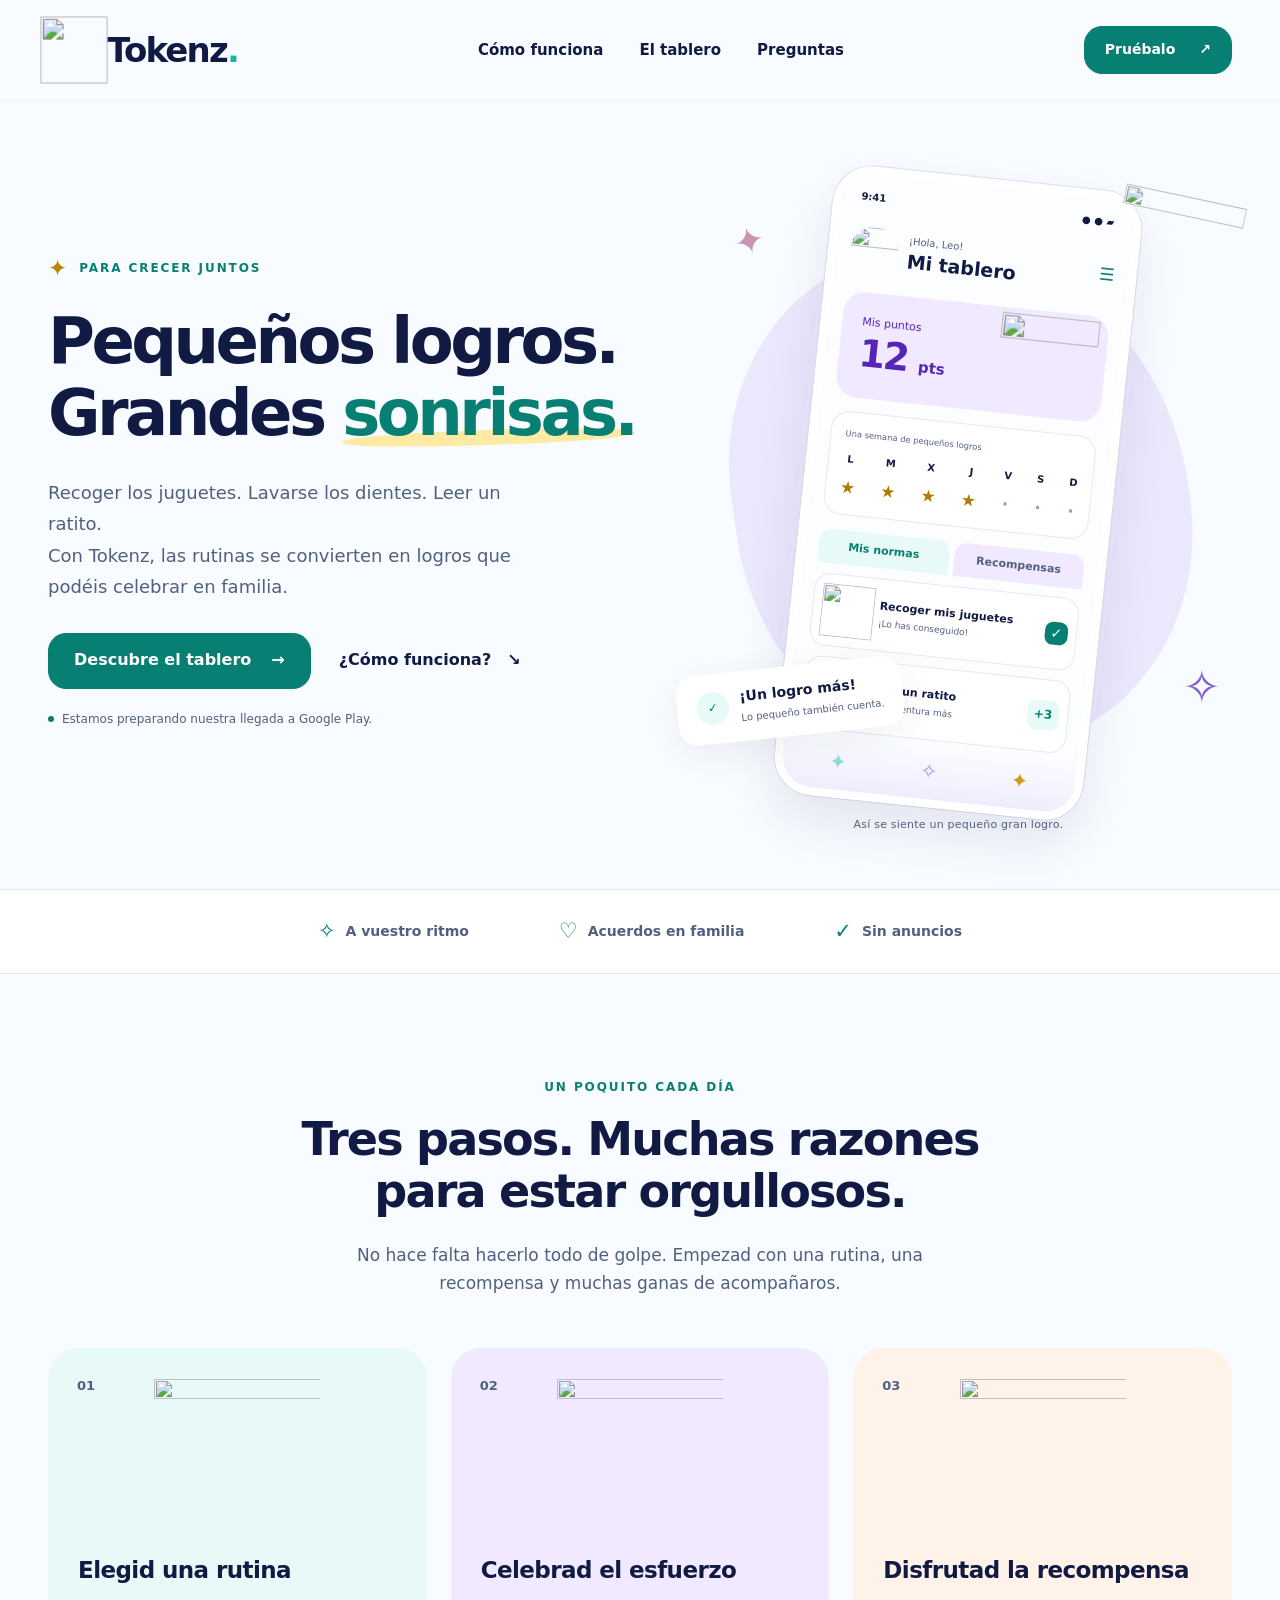
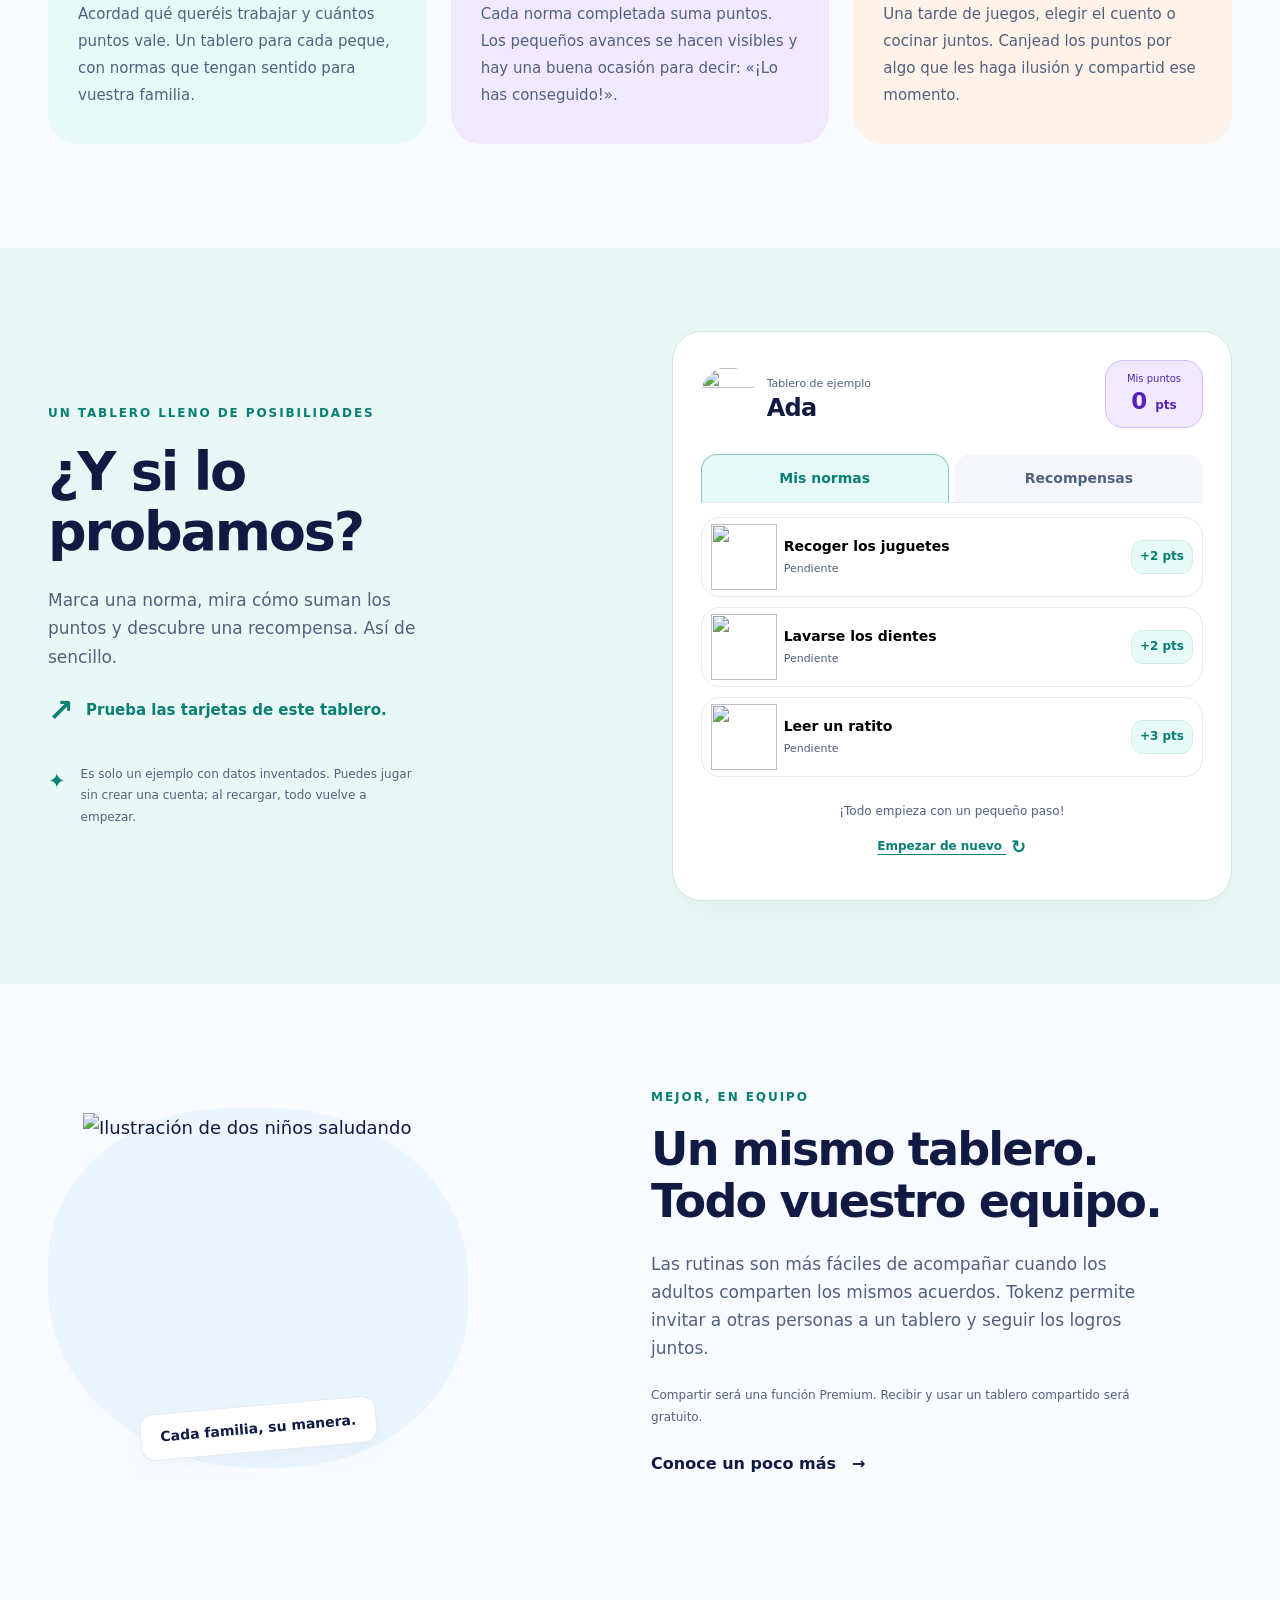
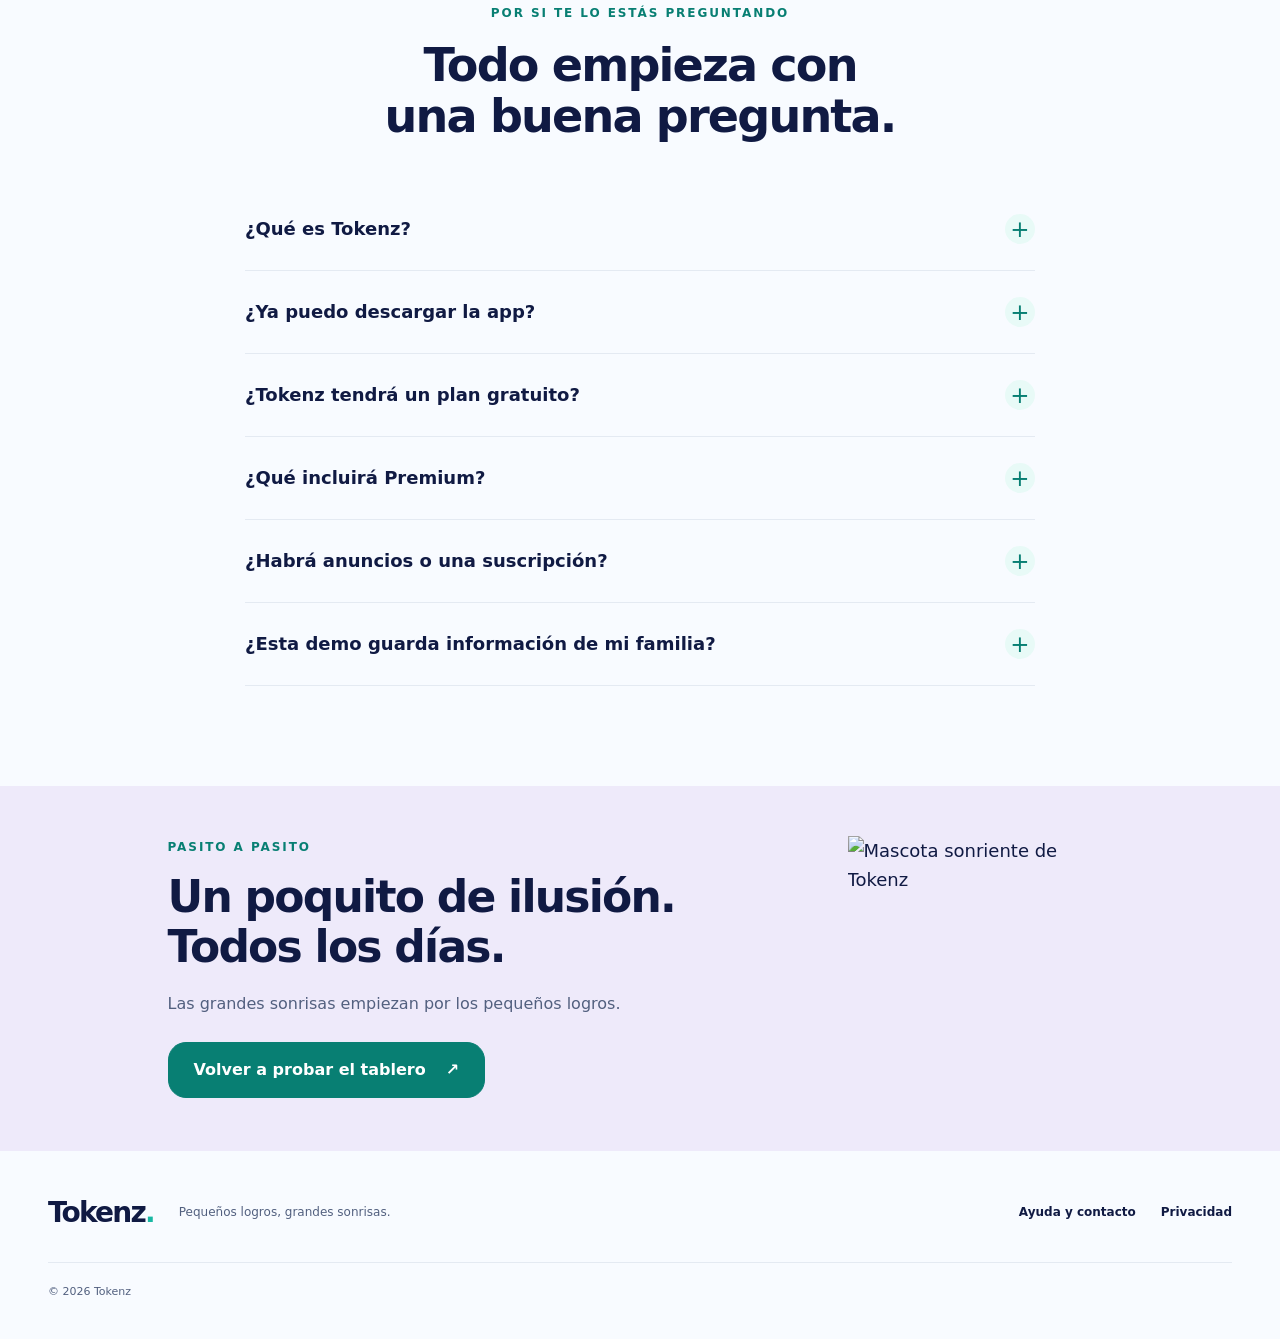
==== index.html @ b9ffcf3f "Verify responsive layout, touch targets and browser flows" ====
<!doctype html>
<html lang="es">
<head>
  <meta charset="utf-8">
  <meta name="viewport" content="width=device-width, initial-scale=1">
  <meta name="description" content="Tokenz convierte las rutinas en pequeños logros: normas, puntos y recompensas que podéis acordar en familia. Conoce la app y prueba su tablero de ejemplo.">
  <meta name="theme-color" content="#F8FBFF">
  <meta property="og:title" content="Tokenz · Pequeños logros, grandes sonrisas">
  <meta property="og:description" content="Un poquito de ilusión para las rutinas de cada día. Descubre Tokenz y prueba un tablero de ejemplo.">
  <meta property="og:type" content="website">
  <meta property="og:url" content="https://carloscaceres86.github.io/">
  <meta property="og:image" content="https://carloscaceres86.github.io/assets/mascot.png">
  <link rel="canonical" href="https://carloscaceres86.github.io/">
  <link rel="icon" type="image/png" href="assets/star.png">
  <link rel="preload" href="assets/fonts/nunito-extrabold.ttf" as="font" type="font/ttf" crossorigin>
  <link rel="stylesheet" href="styles.css">
  <script type="module" src="app.js"></script>
  <title>Tokenz · Pequeños logros, grandes sonrisas</title>
</head>
<body>
  <a class="skip-link" href="#contenido">Saltar al contenido</a>
  <header class="site-header">
    <div class="container header-inner">
      <a class="brand" href="./" aria-label="Tokenz, inicio"><img src="assets/mascot.png" width="52" height="52" alt=""><span>Tokenz<span class="brand-dot">.</span></span></a>
      <nav aria-label="Navegación principal"><a href="#como-funciona">Cómo funciona</a><a href="#demo">El tablero</a><a href="#preguntas">Preguntas</a></nav>
      <a class="action action-small" href="#demo">Pruébalo <span aria-hidden="true">↗</span></a>
    </div>
  </header>
  <main id="contenido">
    <section class="hero container" aria-labelledby="hero-title">
      <div class="hero-copy">
        <p class="eyebrow"><span class="little-star" aria-hidden="true">✦</span> PARA CRECER JUNTOS</p>
        <h1 id="hero-title">Pequeños logros.<br>Grandes <span class="underline-word">sonrisas.</span></h1>
        <p class="hero-description">Recoger los juguetes. Lavarse los dientes. Leer un ratito.<br class="desktop-break"> Con Tokenz, las rutinas se convierten en logros que podéis celebrar en familia.</p>
        <div class="hero-actions"><a class="action" href="#demo">Descubre el tablero <span aria-hidden="true">→</span></a><a class="text-action" href="#como-funciona">¿Cómo funciona? <span aria-hidden="true">↘</span></a></div>
        <p class="availability"><span aria-hidden="true"></span> Estamos preparando nuestra llegada a Google Play.</p>
      </div>
      <div class="hero-art" role="img" aria-label="Vista ilustrativa de un tablero Tokenz: Leo tiene 12 puntos y ha completado recoger sus juguetes.">
        <div class="hero-backdrop" aria-hidden="true"><div class="hero-blob"></div></div><span class="art-spark spark-one" aria-hidden="true">✦</span><span class="art-spark spark-two" aria-hidden="true">✧</span>
        <div class="phone-preview" aria-hidden="true">
          <div class="phone-top"><span>9:41</span><span>● ● ▰</span></div>
          <div class="preview-heading"><img src="assets/avatar-leo.png" width="48" height="48" alt=""><div><small>¡Hola, Leo!</small><strong>Mi tablero</strong></div><span class="preview-menu">☰</span></div>
          <div class="preview-balance"><div><span>Mis puntos</span><strong>12 <small>pts</small></strong></div><img src="assets/mascot.png" width="86" height="86" alt=""></div>
          <div class="preview-week"><small>Una semana de pequeños logros</small><div class="week-days"><span>L<b>★</b></span><span>M<b>★</b></span><span>X<b>★</b></span><span>J<b>★</b></span><span>V<b>·</b></span><span>S<b>·</b></span><span>D<b>·</b></span></div></div>
          <div class="preview-tabs"><span>Mis normas</span><span>Recompensas</span></div>
          <div class="preview-task"><img src="assets/chores.png" width="62" height="62" alt=""><div><strong>Recoger mis juguetes</strong><small>¡Lo has conseguido!</small></div><span class="preview-check">✓</span></div>
          <div class="preview-task"><img src="assets/reading.png" width="62" height="62" alt=""><div><strong>Leer un ratito</strong><small>Una aventura más</small></div><span class="preview-points">+3</span></div>
          <div class="preview-clouds"><span>✦</span><span>✧</span><span>✦</span></div>
        </div>
        <div class="floating-note note-achievement"><span class="note-icon" aria-hidden="true">✓</span><div><strong>¡Un logro más!</strong><span>Lo pequeño también cuenta.</span></div></div>
        <img class="floating-star" src="assets/star.png" width="160" height="160" alt="" aria-hidden="true">
        <span class="art-caption">Así se siente un pequeño gran logro.</span>
      </div>
    </section>

    <div class="promise-strip"><div class="container"><span><span aria-hidden="true">✧</span> A vuestro ritmo</span><span><span aria-hidden="true">♡</span> Acuerdos en familia</span><span><span aria-hidden="true">✓</span> Sin anuncios</span></div></div>

    <section class="section container" id="como-funciona" aria-labelledby="steps-title">
      <div class="section-intro"><p class="eyebrow">UN POQUITO CADA DÍA</p><h2 id="steps-title">Tres pasos. Muchas razones<br>para estar orgullosos.</h2><p>No hace falta hacerlo todo de golpe. Empezad con una rutina, una recompensa y muchas ganas de acompañaros.</p></div>
      <div class="steps-grid">
        <article class="step-card step-mint"><span class="step-number">01</span><img src="assets/chores.png" width="180" height="180" alt="" loading="lazy"><h3>Elegid una rutina</h3><p>Acordad qué queréis trabajar y cuántos puntos vale. Un tablero para cada peque, con normas que tengan sentido para vuestra familia.</p></article>
        <article class="step-card step-lavender"><span class="step-number">02</span><img src="assets/star.png" width="180" height="180" alt="" loading="lazy"><h3>Celebrad el esfuerzo</h3><p>Cada norma completada suma puntos. Los pequeños avances se hacen visibles y hay una buena ocasión para decir: «¡Lo has conseguido!».</p></article>
        <article class="step-card step-peach"><span class="step-number">03</span><img src="assets/pizza.png" width="180" height="180" alt="" loading="lazy"><h3>Disfrutad la recompensa</h3><p>Una tarde de juegos, elegir el cuento o cocinar juntos. Canjead los puntos por algo que les haga ilusión y compartid ese momento.</p></article>
      </div>
    </section>

    <section class="demo-section" id="demo" aria-labelledby="demo-title">
      <div class="container demo-layout">
        <div class="demo-copy"><p class="eyebrow">UN TABLERO LLENO DE POSIBILIDADES</p><h2 id="demo-title">¿Y si lo<br>probamos?</h2><p>Marca una norma, mira cómo suman los puntos y descubre una recompensa. Así de sencillo.</p><p class="demo-instruction"><span aria-hidden="true">↗</span> Prueba las tarjetas de este tablero.</p><div class="demo-note"><span aria-hidden="true">✦</span><p>Es solo un ejemplo con datos inventados. Puedes jugar sin crear una cuenta; al recargar, todo vuelve a empezar.</p></div></div>
        <div class="demo-board" aria-label="Tablero de demostración">
          <div class="demo-heading"><div class="demo-person"><img src="assets/avatar.png" width="54" height="54" alt=""><div><small>Tablero de ejemplo</small><h3>Ada</h3></div></div><div class="points-badge"><small>Mis puntos</small><strong><span id="demo-balance">0</span> <span>pts</span></strong></div></div>
          <div class="demo-tabs" role="tablist" aria-label="Categorías del tablero"><button type="button" role="tab" id="norms-tab" aria-selected="true" aria-controls="norms-panel" tabindex="0">Mis normas</button><button type="button" role="tab" id="rewards-tab" aria-selected="false" aria-controls="rewards-panel" tabindex="-1">Recompensas</button></div>
          <div role="tabpanel" id="norms-panel" aria-labelledby="norms-tab">
            <button type="button" class="norm-button" data-norm="chores" aria-pressed="false"><img src="assets/chores.png" width="72" height="72" alt=""><span class="norm-copy"><strong>Recoger los juguetes</strong><small>Pendiente</small></span><span class="norm-value">+2 pts</span></button>
            <button type="button" class="norm-button" data-norm="teeth" aria-pressed="false"><img src="assets/teeth.png" width="72" height="72" alt=""><span class="norm-copy"><strong>Lavarse los dientes</strong><small>Pendiente</small></span><span class="norm-value">+2 pts</span></button>
            <button type="button" class="norm-button" data-norm="reading" aria-pressed="false"><img src="assets/reading.png" width="72" height="72" alt=""><span class="norm-copy"><strong>Leer un ratito</strong><small>Pendiente</small></span><span class="norm-value">+3 pts</span></button>
          </div>
          <div role="tabpanel" id="rewards-panel" aria-labelledby="rewards-tab" hidden><button type="button" class="reward-button" id="reward-open"><img src="assets/pizza.png" width="112" height="112" alt=""><span><strong>Noche de pizza en familia</strong><small id="reward-status">Te faltan 5 puntos</small></span><b>5 pts</b></button></div>
          <div class="demo-bottom"><p id="demo-message" role="status" aria-live="polite">¡Todo empieza con un pequeño paso!</p><button type="button" class="reset-button" id="demo-reset">Empezar de nuevo <span aria-hidden="true">↻</span></button></div>
          <noscript><p class="noscript-note">Activa JavaScript para jugar con este ejemplo. El resto de la web funciona sin él.</p></noscript>
        </div>
      </div>
    </section>

    <section class="section container family-section" aria-labelledby="family-title"><div class="family-art"><img src="assets/family.png" width="380" height="380" alt="Ilustración de dos niños saludando" loading="lazy"><span class="family-tag">Cada familia, su manera.</span></div><div><p class="eyebrow">MEJOR, EN EQUIPO</p><h2 id="family-title">Un mismo tablero.<br>Todo vuestro equipo.</h2><p>Las rutinas son más fáciles de acompañar cuando los adultos comparten los mismos acuerdos. Tokenz permite invitar a otras personas a un tablero y seguir los logros juntos.</p><p class="small-copy">Compartir será una función Premium. Recibir y usar un tablero compartido será gratuito.</p><a class="text-action" href="#preguntas">Conoce un poco más <span aria-hidden="true">→</span></a></div></section>

    <section class="faq-section container" id="preguntas" aria-labelledby="faq-title"><div class="section-intro"><p class="eyebrow">POR SI TE LO ESTÁS PREGUNTANDO</p><h2 id="faq-title">Todo empieza con<br>una buena pregunta.</h2></div><div class="faq-list">
      <details><summary>¿Qué es Tokenz?<span aria-hidden="true">+</span></summary><p>Una app móvil de economía de fichas para familias: los adultos configuran normas, puntos y recompensas para acompañar las rutinas de sus hijos. Podéis elegir acuerdos sencillos y adaptarlos a vuestro día a día.</p></details>
      <details><summary>¿Ya puedo descargar la app?<span aria-hidden="true">+</span></summary><p>Todavía estamos preparando el lanzamiento en Google Play. Cuando esté disponible, añadiremos aquí el enlace oficial. Mientras tanto, puedes probar el tablero de ejemplo de esta web.</p></details>
      <details><summary>¿Tokenz tendrá un plan gratuito?<span aria-hidden="true">+</span></summary><p>Sí. El plan Free incluirá hasta 2 hijos, 1 recordatorio por cuenta y dispositivo, y 5 normas y 5 recompensas por hijo. También podrás recibir y usar tableros compartidos. El resto de las funciones no reservadas a Premium será gratuito.</p></details>
      <details><summary>¿Qué incluirá Premium?<span aria-hidden="true">+</span></summary><p>La licencia de pago único prevista ampliará los límites a 5 hijos, 5 recordatorios por cuenta y dispositivo, y 20 normas y 20 recompensas por hijo. Permitirá compartir cada tablero con hasta 5 invitados, además del propietario. El precio de lanzamiento previsto en España es 4,99 €; la app mostrará el precio de Google Play para tu región cuando se publique.</p></details>
      <details><summary>¿Habrá anuncios o una suscripción?<span aria-hidden="true">+</span></summary><p>El lanzamiento está previsto sin anuncios y sin suscripción. Premium será una licencia de pago único, vinculada a la cuenta Tokenz y sin caducidad.</p></details>
      <details><summary>¿Esta demo guarda información de mi familia?<span aria-hidden="true">+</span></summary><p>No. El tablero de esta web usa datos ficticios y funciona en la memoria de tu navegador. No hay registro, formularios ni conexión a una cuenta Tokenz. Al recargar la página, el ejemplo se reinicia. Puedes consultar más detalles en <a href="privacy/">Privacidad de esta web</a>.</p></details>
    </div></section>

    <section class="closing-section"><div class="container closing-inner"><div><p class="eyebrow">PASITO A PASITO</p><h2>Un poquito de ilusión.<br>Todos los días.</h2><p>Las grandes sonrisas empiezan por los pequeños logros.</p><a class="action" href="#demo">Volver a probar el tablero <span aria-hidden="true">↗</span></a></div><img src="assets/mascot.png" width="280" height="280" alt="Mascota sonriente de Tokenz" loading="lazy"></div></section>
  </main>
  <footer class="site-footer container"><a class="brand" href="./" aria-label="Tokenz, inicio"><span>Tokenz<span class="brand-dot">.</span></span></a><p>Pequeños logros, grandes sonrisas.</p><nav aria-label="Información"><a href="help/">Ayuda y contacto</a><a href="privacy/">Privacidad</a></nav><small>© 2026 Tokenz</small></footer>
  <dialog id="reward-dialog" aria-labelledby="reward-dialog-title" aria-describedby="reward-dialog-description"><div class="dialog-content"><img src="assets/pizza.png" width="136" height="136" alt=""><h2 id="reward-dialog-title">¿Canjeamos esta recompensa?</h2><p id="reward-dialog-description">Se descontarán 5 puntos del tablero de ejemplo.</p><div class="dialog-actions"><button type="button" class="action" id="reward-confirm">¡A disfrutar!</button><button type="button" class="secondary-action" id="reward-cancel">Volver al tablero</button></div></div></dialog>
</body>
</html>
---- styles.css ----
@font-face {
  font-family:Nunito;
  src:url('assets/fonts/nunito-regular.ttf') format('truetype');
  font-weight:400;
  font-style:normal;
  font-display:swap
}

@font-face {
  font-family:Nunito;
  src:url('assets/fonts/nunito-bold.ttf') format('truetype');
  font-weight:700;
  font-style:normal;
  font-display:swap
}

@font-face {
  font-family:Nunito;
  src:url('assets/fonts/nunito-extrabold.ttf') format('truetype');
  font-weight:800;
  font-style:normal;
  font-display:swap
}

:root {
  --navy:#101a43;
  --secondary:#52607f;
  --teal:#19b8a3;
  --teal-dark:#087f73;
  --mint:#e8faf7;
  --lavender:#f1e9ff;
  --purple:#5425b7;
  --yellow:#ffc928;
  --background:#f8fbff;
  --border:#e4eaf2;
  --white:#fff;
  --peach:#fff2e9
}

* {
  box-sizing:border-box
}

html {
  scroll-behavior:smooth;
  scroll-padding-top:104px
}

body {
  margin:0;
  color:var(--navy);
  background:var(--background);
  font-family:Nunito,ui-rounded,system-ui,sans-serif;
  font-size:18px;
  line-height:1.65
}

button,a {
  -webkit-tap-highlight-color:transparent
}

button {
  font:inherit
}

button:disabled {
  cursor:default
}

a {
  color:inherit;
  text-decoration:none
}

a:hover {
  text-decoration:none
}

a:focus-visible,button:focus-visible,summary:focus-visible {
  outline:3px solid var(--purple);
  outline-offset:5px
}

img {
  display:block;
  max-width:100%;
  height:auto
}

h1,h2,h3,p {
  margin:0
}

h1,h2,h3 {
  font-weight:800;
  line-height:1.12;
  letter-spacing:-.04em
}

h1 {
  font-size:clamp(44px,5vw,72px)
}

h2 {
  font-size:clamp(34px,3.6vw,49px)
}

h3 {
  font-size:25px
}

p {
  color:var(--secondary)
}

[hidden] {
  display:none!important
}

.container {
  width:min(1184px,calc(100% - 64px));
  margin-inline:auto
}

.skip-link {
  position:fixed;
  z-index:20;
  top:8px;
  left:8px;
  padding:12px 20px;
  background:var(--white);
  transform:translateY(-180%);
  border:2px solid var(--purple);
  border-radius:12px
}

.skip-link:focus {
  transform:none
}

.eyebrow {
  font-size:12px;
  font-weight:800;
  letter-spacing:.16em;
  color:var(--teal-dark);
  line-height:1.5
}

.site-header {
  position:sticky;
  top:0;
  z-index:10;
  background:rgba(248,251,255,.96);
  border-bottom:1px solid rgba(228,234,242,.6)
}

.header-inner {
  min-height:100px;
  display:flex;
  align-items:center;
  justify-content:space-between;
  gap:24px
}

.brand {
  display:inline-flex;
  gap:7px;
  align-items:center;
  font-size:34px;
  font-weight:800;
  letter-spacing:-1.8px;
  line-height:1
}

.brand img {
  width:52px;
  height:52px;
  object-fit:contain;
  transform:scale(1.3)
}

.brand-dot {
  color:var(--teal)
}

.header-inner nav {
  display:flex;
  gap:36px;
  align-items:center;
  font-size:15px;
  font-weight:700
}

.header-inner nav a {
  display:inline-flex;
  align-items:center;
  min-height:48px;
  padding-block:13px
}

.header-inner nav a:hover,.site-footer a:hover {
  color:var(--teal-dark)
}

.action {
  display:inline-flex;
  align-items:center;
  justify-content:center;
  gap:20px;
  min-height:56px;
  padding:14px 25px;
  background:var(--teal-dark);
  color:var(--white);
  border:1px solid var(--teal-dark);
  border-radius:18px;
  font-weight:800;
  font-size:16px;
  line-height:1.4;
  cursor:pointer;
  transition:background .15s,transform .15s
}

.action:hover {
  background:#06695f;
  transform:translateY(-2px)
}

.action-small {
  min-height:48px;
  padding:12px 20px;
  font-size:14px;
  gap:24px
}

.text-action {
  display:inline-flex;
  gap:16px;
  align-items:center;
  min-height:48px;
  font-size:16px;
  font-weight:800;
  color:var(--navy)
}

.text-action:hover {
  color:var(--teal-dark)
}

.hero {
  display:grid;
  grid-template-columns:1.12fr 1fr;
  align-items:center;
  gap:24px;
  padding-top:76px;
  padding-bottom:80px;
  min-height:712px
}

.hero-copy {
  position:relative;
  z-index:1
}

.hero .eyebrow {
  display:flex;
  gap:10px;
  align-items:center;
  margin-bottom:25px
}

.little-star {
  color:#b88705;
  font-size:23px;
  line-height:1
}

.hero h1 {
  line-height:1.13;
  letter-spacing:-.055em
}

.underline-word {
  position:relative;
  color:var(--teal-dark);
  z-index:0;
  white-space:nowrap
}

.underline-word::after {
  content:'';
  position:absolute;
  bottom:5px;
  left:0;
  width:100%;
  height:15px;
  border-radius:45% 50%;
  background:#ffeaa4;
  z-index:-1;
  transform:rotate(-2deg)
}

.hero-description {
  font-size:18px;
  max-width:500px;
  margin-top:27px;
  line-height:1.75
}

.hero-actions {
  display:flex;
  align-items:center;
  gap:28px;
  flex-wrap:wrap;
  margin-top:30px
}

.availability {
  display:flex;
  align-items:center;
  gap:8px;
  font-size:12px;
  margin-top:21px;
  color:var(--secondary)
}

.availability>span {
  width:6px;
  height:6px;
  background:var(--teal-dark);
  border-radius:50%;
  flex:none
}

.hero-art {
  position:relative;
  min-height:566px;
  display:grid;
  place-items:center
}

.hero-backdrop {
  position:absolute;
  inset:0;
  overflow:clip;
}

.hero-blob {
  position:absolute;
  width:83%;
  height:80%;
  background:#eae8fd;
  border-radius:43% 53% 44% 49%;
  transform:rotate(-8deg);
  top:11%;
  left:9%
}

.phone-preview {
  width:310px;
  background:#fbfdff;
  border:8px solid var(--white);
  border-radius:39px;
  box-shadow:0 25px 50px #3033641a,0 0 0 1px #dce2f0;
  transform:rotate(6deg);
  position:relative;
  overflow:hidden;
  padding:15px 14px 0
}

.phone-top {
  display:flex;
  justify-content:space-between;
  font-weight:800;
  font-size:10px;
  margin:0 6px 20px
}

.preview-heading {
  display:flex;
  align-items:center;
  gap:10px
}

.preview-heading img {
  border-radius:50%
}

.preview-heading div {
  display:grid;
  gap:1px
}

.preview-heading small {
  font-size:10px;
  color:var(--secondary)
}

.preview-heading strong {
  font-size:19px;
  font-weight:800;
  line-height:1.25
}

.preview-menu {
  margin-left:auto;
  color:var(--teal-dark);
  font-size:17px
}

.preview-balance {
  background:var(--lavender);
  border-radius:21px;
  padding:15px 20px;
  display:flex;
  align-items:center;
  justify-content:space-between;
  margin-top:18px
}

.preview-balance>div {
  display:grid
}

.preview-balance span {
  font-size:11px;
  color:var(--purple)
}

.preview-balance strong {
  font-size:38px;
  line-height:1.2;
  color:var(--purple);
  letter-spacing:-2px
}

.preview-balance strong small {
  font-size:15px;
  letter-spacing:0
}

.preview-balance img {
  width:76px;
  transform:scale(1.3)
}

.preview-week {
  border:1px solid var(--border);
  border-radius:18px;
  background:var(--white);
  padding:13px 14px;
  margin-top:14px;
  font-size:10px
}

.preview-week>small {
  color:var(--secondary)
}

.week-days {
  display:flex;
  justify-content:space-between;
  margin-top:10px
}

.week-days span {
  display:grid;
  text-align:center;
  gap:5px;
  font-weight:700
}

.week-days b {
  color:#af7b00;
  font-size:17px
}

.week-days span:nth-child(n+5) b {
  color:#98a0b6
}

.preview-tabs {
  display:flex;
  gap:5px;
  font-size:11px;
  font-weight:800;
  margin-top:15px
}

.preview-tabs>span {
  padding:8px 12px;
  border-radius:12px 12px 0 0;
  background:var(--lavender);
  color:var(--secondary);
  flex:1;
  text-align:center
}

.preview-tabs>span:first-child {
  background:var(--mint);
  color:var(--teal-dark)
}

.preview-task {
  display:flex;
  align-items:center;
  gap:5px;
  padding:9px 8px;
  background:var(--white);
  border:1px solid var(--border);
  border-radius:16px;
  margin-top:10px
}

.preview-task img {
  width:53px;
  height:53px;
  flex:none
}

.preview-task>div {
  display:grid;
  gap:2px
}

.preview-task strong {
  font-size:11px;
  line-height:1.5
}

.preview-task small {
  font-size:9px;
  color:var(--secondary)
}

.preview-check {
  background:var(--teal-dark);
  color:#fff;
  width:23px;
  height:23px;
  border-radius:8px;
  text-align:center;
  font-size:14px;
  margin-left:auto;
  line-height:23px
}

.preview-points {
  font-size:12px;
  font-weight:800;
  background:var(--mint);
  color:var(--teal-dark);
  border-radius:9px;
  padding:5px 7px;
  margin-left:auto
}

.preview-clouds {
  display:flex;
  justify-content:space-around;
  font-size:21px;
  background:linear-gradient(transparent,#efedfd);
  margin:4px -14px 0;
  padding:10px 10px 11px
}

.preview-clouds span:first-child {
  color:#8cded6
}

.preview-clouds span:nth-child(2) {
  color:#bd92e8
}

.preview-clouds span:last-child {
  color:#d29b1a
}

.floating-note {
  position:absolute;
  display:flex;
  gap:11px;
  align-items:center;
  background:#fff;
  border-radius:19px;
  padding:14px 19px;
  box-shadow:0 10px 35px #31354d12;
  left:-8px;
  bottom:74px;
  transform:rotate(-6deg);
  font-size:12px
}

.floating-note>div {
  display:grid;
  gap:2px
}

.floating-note strong {
  font-weight:800;
  font-size:14px
}

.floating-note div>span {
  color:var(--secondary);
  font-size:10px
}

.note-icon {
  background:var(--mint);
  color:var(--teal-dark);
  font-weight:800;
  width:33px;
  height:33px;
  border-radius:50%;
  display:grid;
  place-items:center
}

.floating-star {
  position:absolute;
  right:-4px;
  top:17px;
  width:123px;
  transform:rotate(12deg)
}

.art-spark {
  position:absolute;
  z-index:1
}

.spark-one {
  left:9%;
  top:34px;
  color:#cb93b3;
  font-size:37px;
  transform:rotate(-15deg)
}

.spark-two {
  right:2%;
  bottom:83px;
  font-size:46px;
  color:#8461c9
}

.art-caption {
  position:absolute;
  bottom:-25px;
  font-size:11px;
  letter-spacing:.02em;
  color:var(--secondary)
}

.promise-strip {
  background:var(--white);
  border-block:1px solid var(--border)
}

.promise-strip>.container {
  display:flex;
  justify-content:center;
  gap:90px;
  padding-block:24px;
  font-size:14px;
  font-weight:700;
  color:var(--secondary)
}

.promise-strip span {
  display:flex;
  gap:10px;
  align-items:center
}

.promise-strip span>span {
  color:var(--teal-dark);
  font-size:21px
}

.section {
  padding-block:104px
}

.section-intro {
  text-align:center;
  max-width:680px;
  margin:0 auto
}

.section-intro .eyebrow {
  margin-bottom:18px
}

.section-intro>p:last-child:not(.eyebrow) {
  font-size:17px;
  margin:24px auto 0;
  max-width:570px
}

.steps-grid {
  display:grid;
  grid-template-columns:repeat(3,1fr);
  gap:24px;
  margin-top:51px
}

.step-card {
  position:relative;
  border-radius:30px;
  padding:30px 30px 35px
}

.step-mint {
  background:var(--mint)
}

.step-lavender {
  background:var(--lavender)
}

.step-peach {
  background:var(--peach)
}

.step-number {
  position:absolute;
  top:27px;
  left:29px;
  font-size:13px;
  font-weight:800;
  color:var(--secondary)
}

.step-card>img {
  margin:0 auto 13px;
  max-width:166px
}

.step-card h3 {
  font-size:23px;
  line-height:1.2;
  letter-spacing:-.025em
}

.step-card p {
  font-size:15px;
  line-height:1.8;
  margin-top:16px
}

.demo-section {
  background:#eaf8f5;
  padding-block:83px
}

.demo-layout {
  display:grid;
  grid-template-columns:1fr 1.05fr;
  gap:90px;
  align-items:center
}

.demo-copy h2 {
  font-size:54px;
  margin-top:20px
}

.demo-copy>p:not(.eyebrow) {
  max-width:390px;
  margin-top:24px;
  font-size:17px
}

.demo-copy .demo-instruction {
  color:var(--teal-dark);
  font-size:15px!important;
  font-weight:800;
  display:flex;
  gap:12px;
  align-items:center
}

.demo-instruction>span {
  font-size:31px;
  line-height:1
}

.demo-note {
  display:flex;
  gap:15px;
  margin-top:38px;
  max-width:370px
}

.demo-note>span {
  color:var(--teal-dark);
  font-size:21px
}

.demo-note p {
  font-size:12px;
  line-height:1.8
}

.demo-board {
  border:1px solid #d4e7e2;
  border-radius:30px;
  background:var(--white);
  padding:28px;
  box-shadow:0 15px 35px #16473c0b
}

.demo-heading {
  display:flex;
  align-items:center;
  justify-content:space-between;
  gap:12px
}

.demo-person {
  display:flex;
  align-items:center;
  gap:12px
}

.demo-person img {
  border-radius:50%
}

.demo-person small {
  font-size:11px;
  color:var(--secondary)
}

.demo-person h3 {
  font-size:24px;
  letter-spacing:-.03em
}

.points-badge {
  border:1px solid #d4c0f5;
  background:var(--lavender);
  color:var(--purple);
  border-radius:18px;
  padding:10px 19px;
  text-align:center;
  display:grid;
  min-width:98px
}

.points-badge small {
  font-size:10px
}

.points-badge strong {
  font-size:23px;
  line-height:1.3
}

.points-badge strong>span:last-child {
  font-size:12px
}

.demo-tabs {
  display:flex;
  gap:6px;
  margin-top:26px;
  border-bottom:1px solid var(--border)
}

.demo-tabs button {
  cursor:pointer;
  flex:1;
  background:#f4f6fa;
  border:1px solid transparent;
  border-bottom:0;
  border-radius:16px 16px 0 0;
  min-height:48px;
  color:var(--secondary);
  font-size:14px;
  font-weight:800;
  padding:12px
}

.demo-tabs button[aria-selected=true] {
  background:var(--mint);
  border-color:#80c9bd;
  color:var(--teal-dark)
}

[role=tabpanel] {
  margin-top:14px;
  min-height:270px
}

.norm-button {
  width:100%;
  display:flex;
  align-items:center;
  gap:7px;
  text-align:left;
  background:#fff;
  border:1px solid var(--border);
  border-radius:19px;
  padding:5px 9px;
  margin-top:10px;
  min-height:80px;
  cursor:pointer;
  transition:background .15s,border-color .15s
}

.norm-button:first-child {
  margin-top:0
}

.norm-button:hover {
  border-color:#84bfb5;
  background:#fcfefd
}

.norm-button[aria-pressed=true] {
  background:#f0fcf8;
  border-color:#8bcec3
}

.norm-button:disabled {
  opacity:.75
}

.norm-button img {
  width:66px;
  height:66px;
  flex:none
}

.norm-copy {
  display:grid;
  gap:4px
}

.norm-copy strong {
  font-size:14px;
  line-height:1.35;
  font-weight:800
}

.norm-copy small {
  font-size:11px;
  color:var(--secondary)
}

.norm-value {
  margin-left:auto;
  flex:none;
  background:var(--mint);
  border:1px solid #d2eee8;
  border-radius:12px;
  padding:6px 8px;
  font-size:12px;
  font-weight:800;
  color:var(--teal-dark)
}

.norm-button[aria-pressed=true] .norm-value {
  background:var(--teal-dark);
  color:#fff
}

.demo-bottom {
  padding-top:15px;
  text-align:center
}

.demo-bottom p {
  font-size:12px;
  min-height:20px
}

.reset-button {
  background:none;
  border:0;
  min-height:48px;
  padding:10px 5px;
  cursor:pointer;
  font-size:12px;
  font-weight:700;
  color:var(--teal-dark);
  text-decoration:underline;
  text-underline-offset:3px
}

.reset-button>span {
  display:inline-block;
  margin-left:5px;
  font-size:18px;
  vertical-align:middle
}

.reward-button {
  width:100%;
  min-height:230px;
  display:flex;
  flex-direction:column;
  align-items:center;
  gap:8px;
  border-radius:22px;
  background:#faf6ff;
  border:1px solid #e2d2f8;
  cursor:pointer;
  padding:18px
}

.reward-button>span {
  display:grid;
  gap:6px
}

.reward-button strong {
  font-size:16px;
  font-weight:800;
  color:var(--navy)
}

.reward-button small {
  color:var(--secondary);
  font-size:12px
}

.reward-button>b {
  font-size:12px;
  font-weight:800;
  color:var(--purple);
  padding:6px 13px;
  background:var(--lavender);
  border-radius:10px
}

.reward-button img {
  width:112px;
  height:112px
}

.noscript-note {
  font-size:12px
}

.family-section {
  display:grid;
  grid-template-columns:1fr 1.15fr;
  gap:98px;
  align-items:center;
  padding-bottom:115px
}

.family-art {
  background:#eaf5ff;
  border-radius:43% 47% 45% 50%;
  position:relative;
  max-width:420px;
  min-height:360px;
  display:grid;
  place-items:center
}

.family-art>img {
  width:350px;
  max-width:100%
}

.family-tag {
  position:absolute;
  bottom:16px;
  background:#fff;
  border:1px solid var(--border);
  box-shadow:0 8px 22px #101a4309;
  border-radius:14px;
  font-size:14px;
  font-weight:800;
  padding:11px 19px;
  transform:rotate(-5deg)
}

.family-section h2 {
  margin-top:18px
}

.family-section p:not(.eyebrow) {
  font-size:17px;
  margin-top:23px;
  max-width:490px
}

.family-section .small-copy {
  font-size:12px!important;
  line-height:1.8
}

.family-section .text-action {
  margin-top:12px
}

.faq-section {
  padding-bottom:100px
}

.faq-list {
  max-width:790px;
  margin:45px auto 0
}

.faq-list details {
  border-bottom:1px solid var(--border);
  padding-block:7px
}

.faq-list summary {
  list-style:none;
  cursor:pointer;
  font-size:18px;
  font-weight:800;
  display:flex;
  align-items:center;
  justify-content:space-between;
  gap:20px;
  min-height:68px;
  padding:10px 0
}

.faq-list summary::-webkit-details-marker {
  display:none
}

.faq-list summary>span {
  background:var(--mint);
  color:var(--teal-dark);
  border-radius:50%;
  width:30px;
  height:30px;
  line-height:30px;
  text-align:center;
  flex:none;
  font-size:23px;
  font-weight:400
}

.faq-list details[open] summary>span {
  transform:rotate(45deg)
}

.faq-list details>p {
  font-size:15px;
  line-height:1.85;
  padding:0 48px 22px 0
}

.faq-list details a {
  color:var(--teal-dark);
  text-decoration:underline
}

.closing-section {
  background:#eeeafa;
  padding:50px 0
}

.closing-inner {
  display:flex;
  align-items:center;
  justify-content:space-between;
  gap:50px;
  max-width:945px
}

.closing-inner h2 {
  margin-top:16px;
  font-size:44px
}

.closing-inner p:not(.eyebrow) {
  font-size:16px;
  margin-top:20px
}

.closing-inner .action {
  margin-top:25px
}

.closing-inner>img {
  width:265px
}

.site-footer {
  display:flex;
  flex-wrap:wrap;
  align-items:center;
  gap:25px;
  padding-block:38px
}

.site-footer .brand {
  font-size:28px
}

.site-footer>p {
  font-size:12px
}

.site-footer nav {
  margin-left:auto;
  display:flex;
  gap:25px;
  font-size:12px;
  font-weight:700
}

.site-footer nav a {
  display:inline-flex;
  align-items:center;
  min-height:48px;
}

.site-footer small {
  width:100%;
  font-size:11px;
  color:var(--secondary);
  border-top:1px solid var(--border);
  padding-top:20px
}

dialog {
  border:1px solid var(--border);
  border-radius:30px;
  padding:0;
  max-width:min(430px,calc(100% - 32px));
  width:100%;
  color:var(--navy);
  background:#fff;
  box-shadow:0 25px 90px #101a4333
}

dialog::backdrop {
  background:#101a438c
}

.dialog-content {
  padding:26px;
  text-align:center
}

.dialog-content>img {
  margin:0 auto
}

.dialog-content h2 {
  font-size:28px;
  line-height:1.2;
  margin-top:9px
}

.dialog-content p {
  font-size:15px;
  margin-top:18px
}

.dialog-actions {
  display:grid;
  gap:10px;
  margin-top:24px
}

.secondary-action {
  min-height:50px;
  border:1px solid #ccd9df;
  border-radius:18px;
  background:#fff;
  color:var(--teal-dark);
  font-weight:800;
  font-size:15px;
  cursor:pointer
}

.secondary-action:hover {
  background:var(--mint)
}

.document-main {
  max-width:790px;
  margin:0 auto;
  padding:70px 0 90px
}

.document-main h1 {
  font-size:48px;
  margin-top:18px
}

.document-lead {
  font-size:18px;
  margin-top:24px
}

.document-main h2 {
  font-size:25px;
  margin-top:40px;
  letter-spacing:-.02em;
  line-height:1.3
}

.document-main p,.document-main ul {
  font-size:16px;
  line-height:1.9;
  margin-top:15px;
  color:var(--secondary)
}

.document-main li {
  margin-top:8px
}

.document-main a:not(.action) {
  color:var(--teal-dark);
  text-decoration:underline;
  text-underline-offset:3px
}

.document-notice {
  border-left:4px solid var(--teal-dark);
  background:var(--mint);
  border-radius:0 18px 18px 0;
  padding:18px 24px;
  margin-top:30px
}

.document-notice p {
  margin-top:0
}

.document-main .action {
  margin-top:35px
}

.document-main .eyebrow {
  font-size:12px;
  letter-spacing:.15em;
  color:var(--teal-dark)
}

@media(min-width:1450px) {
  .hero {
    padding-top:88px;
    padding-bottom:90px
  }
  .hero-art {
    min-height:590px
  }
  .phone-preview {
    width:327px
  }
  .preview-task strong {
    font-size:12px
  }
}

@media(max-width:1050px) {
  .header-inner nav {
    gap:23px
  }
  .hero {
    gap:25px
  }
  .hero-description {
    font-size:17px
  }
  .desktop-break {
    display:none
  }
  .hero-actions {
    gap:17px
  }
  .hero-art {
    min-height:525px
  }
  .phone-preview {
    width:282px
  }
  .floating-note {
    left:-15px;
    bottom:48px;
    padding:12px 14px
  }
  .floating-star {
    right:-5px;
    width:95px
  }
  .preview-task img {
    width:43px;
    height:43px
  }
  .preview-task strong {
    font-size:10px
  }
  .preview-task small {
    font-size:8px
  }
  .spark-one {
    left:0
  }
  .demo-layout {
    gap:45px
  }
  .steps-grid {
    gap:17px
  }
  .step-card {
    padding:27px 23px
  }
  .step-card h3 {
    font-size:21px
  }
  .family-section {
    gap:50px
  }
}

@media(max-width:800px) {
  .container {
    width:calc(100% - 40px)
  }
  .header-inner {
    min-height:86px;
    gap:15px
  }
  .brand {
    font-size:29px
  }
  .brand img {
    width:43px;
    height:43px
  }
  .header-inner nav {
    gap:16px;
    font-size:13px
  }
  .header-inner .action-small {
    padding:10px 16px;
    gap:12px;
    font-size:13px
  }
  .hero {
    padding-top:58px;
    padding-bottom:58px;
    grid-template-columns:1.05fr 1fr;
    gap:14px
  }
  .hero h1 {
    font-size:44px
  }
  .hero .eyebrow {
    font-size:10px
  }
  .hero-description {
    font-size:15px
  }
  .hero-actions {
    flex-direction:column;
    align-items:flex-start;
    gap:9px
  }
  .hero-actions .action {
    font-size:14px;
    padding:14px 17px;
    gap:13px
  }
  .hero-art {
    min-height:495px
  }
  .phone-preview {
    width:252px;
    padding:14px 11px 0;
    border-width:6px
  }
  .preview-balance {
    padding:13px 14px
  }
  .preview-balance strong {
    font-size:32px
  }
  .preview-balance img {
    width:61px
  }
  .preview-task {
    padding:6px 4px
  }
  .preview-task strong {
    font-size:9px
  }
  .preview-task small {
    font-size:8px
  }
  .preview-task img {
    width:40px;
    height:40px
  }
  .preview-tabs {
    font-size:9px
  }
  .preview-tabs>span {
    padding:8px
  }
  .floating-note {
    font-size:10px;
    left:-9px;
    bottom:40px;
    gap:8px;
    padding:11px
  }
  .floating-note strong {
    font-size:12px
  }
  .floating-note div>span {
    font-size:9px
  }
  .note-icon {
    width:27px;
    height:27px
  }
  .floating-star {
    top:18px;
    width:85px
  }
  .art-caption {
    font-size:9px
  }
  .availability {
    font-size:10px;
    max-width:280px
  }
  .promise-strip>.container {
    gap:32px;
    font-size:12px;
    padding-block:20px
  }
  .section {
    padding-block:76px
  }
  .steps-grid {
    gap:12px
  }
  .step-card {
    padding:25px 18px 28px
  }
  .step-card h3 {
    font-size:20px
  }
  .step-card p {
    font-size:13px
  }
  .step-card>img {
    width:140px
  }
  .step-number {
    left:20px
  }
  .demo-layout {
    gap:30px;
    grid-template-columns:.85fr 1.15fr
  }
  .demo-board {
    padding:20px
  }
  .demo-copy h2 {
    font-size:45px
  }
  .demo-copy>p:not(.eyebrow) {
    font-size:15px
  }
  .norm-copy strong {
    font-size:12px
  }
  .norm-button img {
    width:52px;
    height:52px
  }
  .norm-button {
    min-height:80px;
    gap:4px
  }
  .norm-value {
    font-size:10px;
    padding:5px
  }
  .demo-person img {
    width:43px;
    height:43px
  }
  .demo-person {
    gap:8px
  }
  .demo-person small {
    font-size:9px
  }
  .points-badge {
    padding:9px 13px;
    min-width:82px
  }
  .family-section {
    gap:35px
  }
  .family-art {
    min-height:280px
  }
  .family-tag {
    font-size:12px;
    bottom:8px;
    padding:10px 16px
  }
  .family-section p:not(.eyebrow) {
    font-size:15px
  }
  .closing-inner h2 {
    font-size:36px
  }
  .closing-inner>img {
    width:210px
  }
  .site-footer {
    gap:18px
  }
  .site-footer nav {
    gap:17px
  }
}

@media(max-width:640px) {
  html {
    scroll-padding-top:150px
  }
  .header-inner {
    flex-wrap:wrap;
    min-height:116px;
    padding-block:14px;
    gap:9px
  }
  .header-inner .brand {
    order:0
  }
  .header-inner>.action {
    order:1;
    margin-left:auto;
    min-height:48px
  }
  .header-inner nav {
    order:2;
    width:100%;
    justify-content:space-between;
    gap:15px
  }
  .header-inner nav a {
    padding-block:3px;
    min-height:48px
  }
  .hero {
    display:flex;
    flex-direction:column;
    gap:10px;
    padding-top:40px;
    padding-bottom:42px;
    min-height:auto
  }
  .hero-copy {
    width:100%;
    text-align:center
  }
  .hero .eyebrow {
    justify-content:center;
    margin-bottom:20px;
    font-size:10px
  }
  .hero h1 {
    font-size:clamp(40px,9vw,55px);
    letter-spacing:-.055em
  }
  .hero-description {
    font-size:16px;
    max-width:440px;
    margin:21px auto 0
  }
  .hero-actions {
    flex-direction:row;
    align-items:center;
    justify-content:center;
    margin-top:25px;
    gap:10px 21px
  }
  .hero-actions .action {
    font-size:14px
  }
  .hero-actions .text-action {
    font-size:13px
  }
  .availability {
    justify-content:center;
    max-width:none;
    font-size:10px;
    margin-top:15px
  }
  .hero-art {
    width:min(375px,100%);
    min-height:505px;
    margin-top:17px
  }
  .hero-blob {
    height:80%;
    top:11%;
    width:83%
  }
  .phone-preview {
    width:269px;
    border-width:7px;
    transform:rotate(5deg)
  }
  .preview-task img {
    width:46px;
    height:46px
  }
  .preview-task strong {
    font-size:10px
  }
  .preview-task small {
    font-size:9px
  }
  .preview-tabs {
    font-size:10px
  }
  .floating-star {
    right:0;
    top:16px;
    width:101px
  }
  .floating-note {
    left:-2px;
    bottom:50px;
    padding:13px 16px;
    gap:10px
  }
  .floating-note strong {
    font-size:13px
  }
  .floating-note div>span {
    font-size:10px
  }
  .note-icon {
    width:31px;
    height:31px
  }
  .art-caption {
    font-size:10px;
    bottom:-16px
  }
  .spark-one {
    font-size:30px;
    top:23px;
    left:0
  }
  .spark-two {
    right:2px;
    bottom:105px;
    font-size:39px
  }
  .promise-strip>.container {
    justify-content:space-between;
    gap:7px;
    padding-block:17px;
    font-size:10px
  }
  .promise-strip span {
    gap:5px
  }
  .promise-strip span>span {
    font-size:17px
  }
  .section {
    padding-block:65px
  }
  .section-intro h2 {
    font-size:32px
  }
  .section-intro>p:last-child:not(.eyebrow) {
    font-size:15px;
    margin-top:20px
  }
  .eyebrow {
    font-size:10px;
    letter-spacing:.12em
  }
  .steps-grid {
    grid-template-columns:1fr;
    gap:16px;
    margin-top:31px
  }
  .step-card {
    padding:26px 25px 28px;
    display:grid;
    grid-template-columns:106px 1fr;
    column-gap:20px;
    align-items:center
  }
  .step-card>img {
    grid-column:1;
    grid-row:1 / span 2;
    width:106px;
    margin:0
  }
  .step-card h3 {
    grid-column:2;
    font-size:20px;
    align-self:end;
    letter-spacing:-.025em
  }
  .step-card p {
    grid-column:2;
    font-size:13px;
    margin-top:9px;
    line-height:1.75;
    align-self:start
  }
  .step-number {
    top:12px;
    left:20px;
    font-size:10px
  }
  .demo-section {
    padding-block:58px
  }
  .demo-layout {
    grid-template-columns:1fr;
    gap:30px
  }
  .demo-copy h2 {
    font-size:42px;
    margin-top:16px
  }
  .demo-copy h2 br {
    display:none
  }
  .demo-copy>p:not(.eyebrow) {
    font-size:16px;
    max-width:none;
    margin-top:18px
  }
  .demo-instruction {
    margin-top:13px!important
  }
  .demo-note {
    max-width:none;
    margin-top:18px;
    gap:12px
  }
  .demo-note p {
    font-size:11px
  }
  .demo-board {
    padding:23px 18px 15px;
    border-radius:24px
  }
  .demo-person img {
    width:49px;
    height:49px
  }
  .demo-person small {
    font-size:10px
  }
  .points-badge {
    padding:9px 17px;
    min-width:93px
  }
  .norm-copy strong {
    font-size:13px
  }
  .norm-button img {
    width:61px;
    height:61px
  }
  .norm-button {
    gap:5px
  }
  .norm-value {
    font-size:11px;
    padding:6px
  }
  .demo-tabs {
    margin-top:21px
  }
  .demo-tabs button {
    font-size:13px
  }
  [role=tabpanel] {
    min-height:270px
  }
  .family-section {
    display:flex;
    flex-direction:column-reverse;
    gap:35px;
    padding-bottom:64px
  }
  .family-section>div:last-child {
    width:100%
  }
  .family-section h2 {
    font-size:34px
  }
  .family-section p:not(.eyebrow) {
    font-size:16px
  }
  .family-art {
    width:100%;
    max-width:340px;
    min-height:300px
  }
  .family-art>img {
    width:305px
  }
  .family-tag {
    font-size:12px
  }
  .faq-section {
    padding-bottom:60px
  }
  .faq-list {
    margin-top:29px
  }
  .faq-list summary {
    font-size:15px;
    min-height:65px;
    gap:16px
  }
  .faq-list details>p {
    font-size:14px;
    padding:0 10px 21px 0
  }
  .closing-section {
    padding-block:48px
  }
  .closing-inner {
    flex-direction:column;
    gap:18px;
    text-align:center
  }
  .closing-inner h2 {
    font-size:36px
  }
  .closing-inner p:not(.eyebrow) {
    font-size:14px
  }
  .closing-inner .action {
    font-size:14px;
    padding:14px 18px;
    gap:15px
  }
  .closing-inner>img {
    width:200px
  }
  .site-footer {
    padding-block:31px;
    gap:14px
  }
  .site-footer>p {
    font-size:11px
  }
  .site-footer nav {
    width:100%;
    margin-left:0;
    gap:25px;
    padding-top:8px
  }
  .site-footer small {
    font-size:10px;
    margin-top:4px
  }
  .document-main {
    padding:45px 0 65px
  }
  .document-main h1 {
    font-size:38px
  }
  .document-main p,.document-main ul {
    font-size:15px
  }
  .document-notice {
    padding:17px 20px
  }
}

@media(max-width:360px) {
  .container {
    width:calc(100% - 32px)
  }
  .hero h1 {
    font-size:37px
  }
  .hero-art {
    width:100%;
    min-height:489px
  }
  .phone-preview {
    width:242px
  }
  .floating-star {
    width:82px;
    right:-3px
  }
  .floating-note {
    left:-3px;
    padding:11px
  }
  .floating-note div>span {
    font-size:9px
  }
  .art-caption {
    font-size:9px
  }
  .step-card {
    padding:24px 18px;
    grid-template-columns:82px 1fr;
    gap:12px
  }
  .step-card>img {
    width:82px
  }
  .step-card h3 {
    font-size:18px
  }
  .step-card p {
    font-size:12px
  }
  .norm-button img {
    width:50px;
    height:50px
  }
  .norm-copy strong {
    font-size:11px
  }
  .norm-value {
    font-size:10px;
    padding:6px 5px
  }
  .demo-board {
    padding:20px 13px 13px
  }
  .demo-person img {
    width:42px;
    height:42px
  }
  .demo-person h3 {
    font-size:22px
  }
  .points-badge {
    min-width:79px;
    padding:8px 12px
  }
  .promise-strip>.container {
    font-size:9px;
    gap:3px
  }
  .promise-strip span {
    gap:4px
  }
  .hero-actions .text-action {
    font-size:12px
  }
}

@media(prefers-reduced-motion:reduce) {
  html {
    scroll-behavior:auto
  }
  *,*::before,*::after {
    transition:none!important;
    animation:none!important
  }
  .action:hover {
    transform:none
  }
}
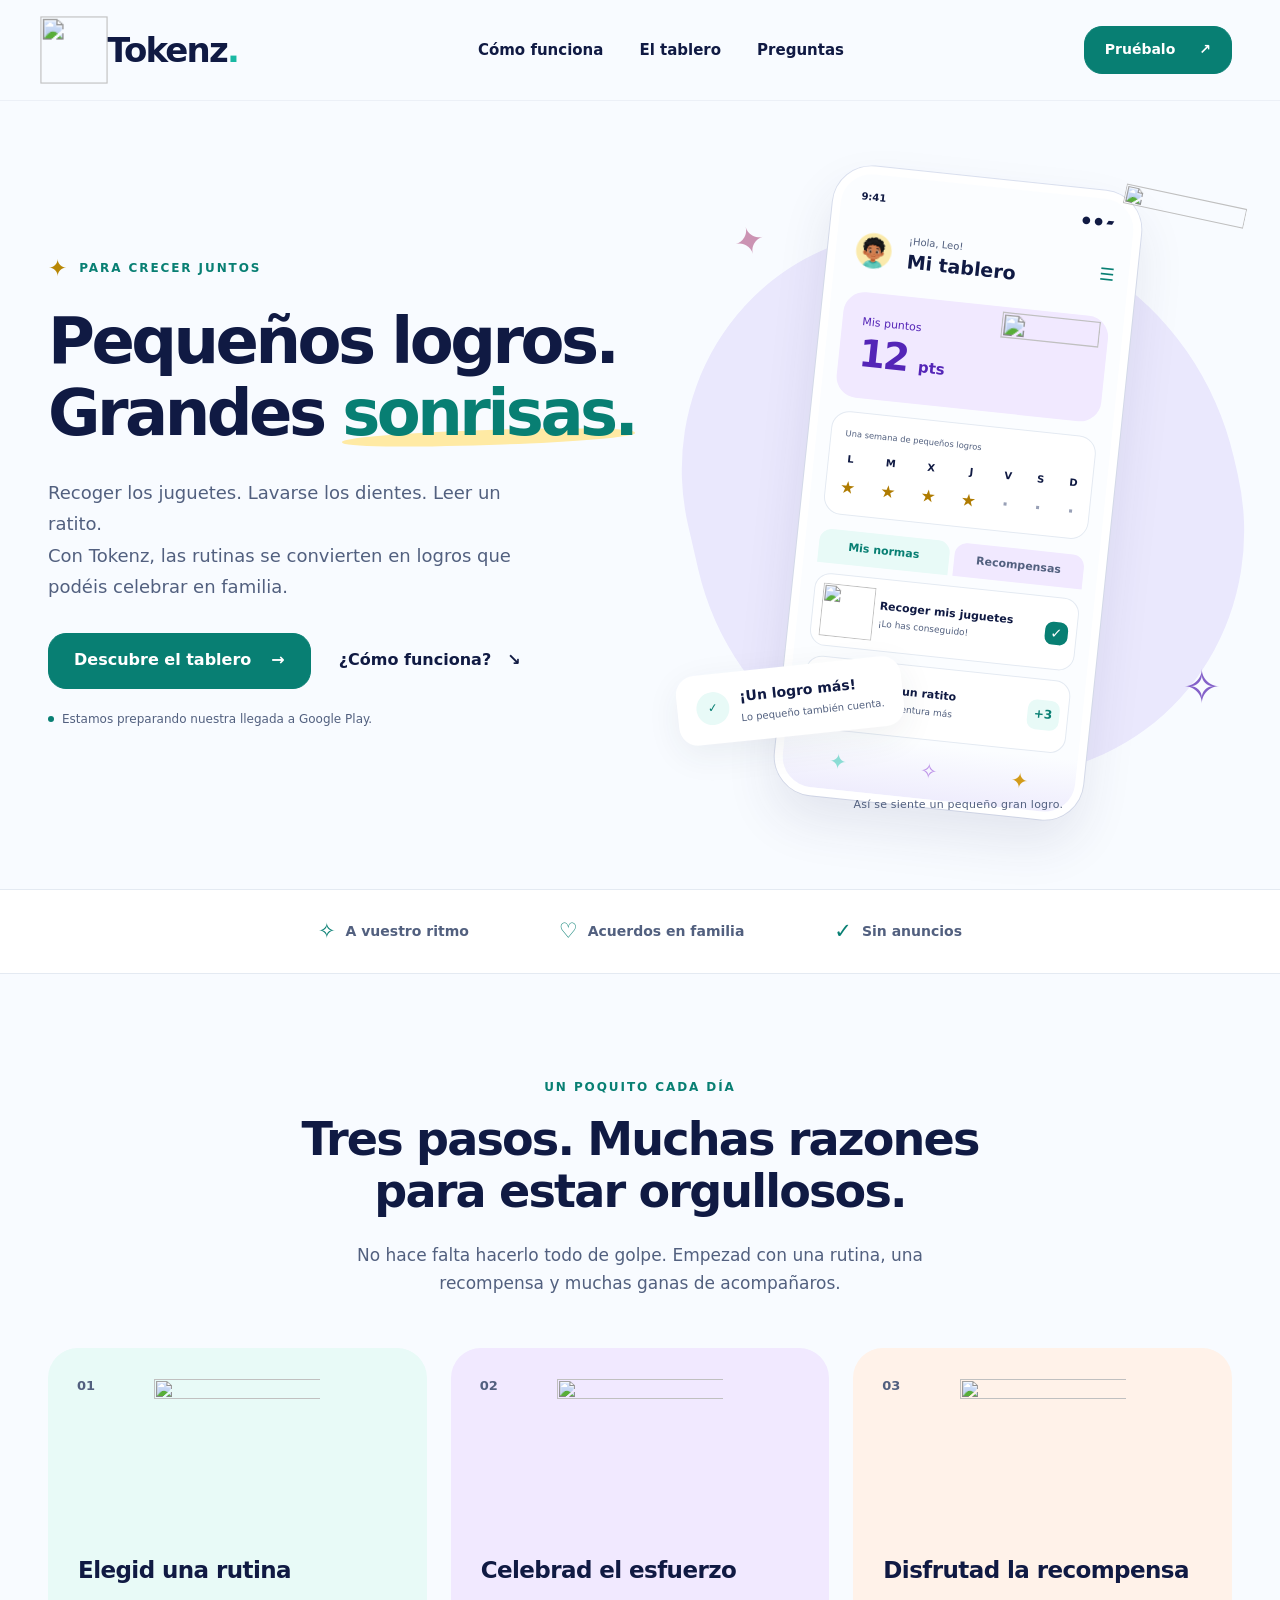
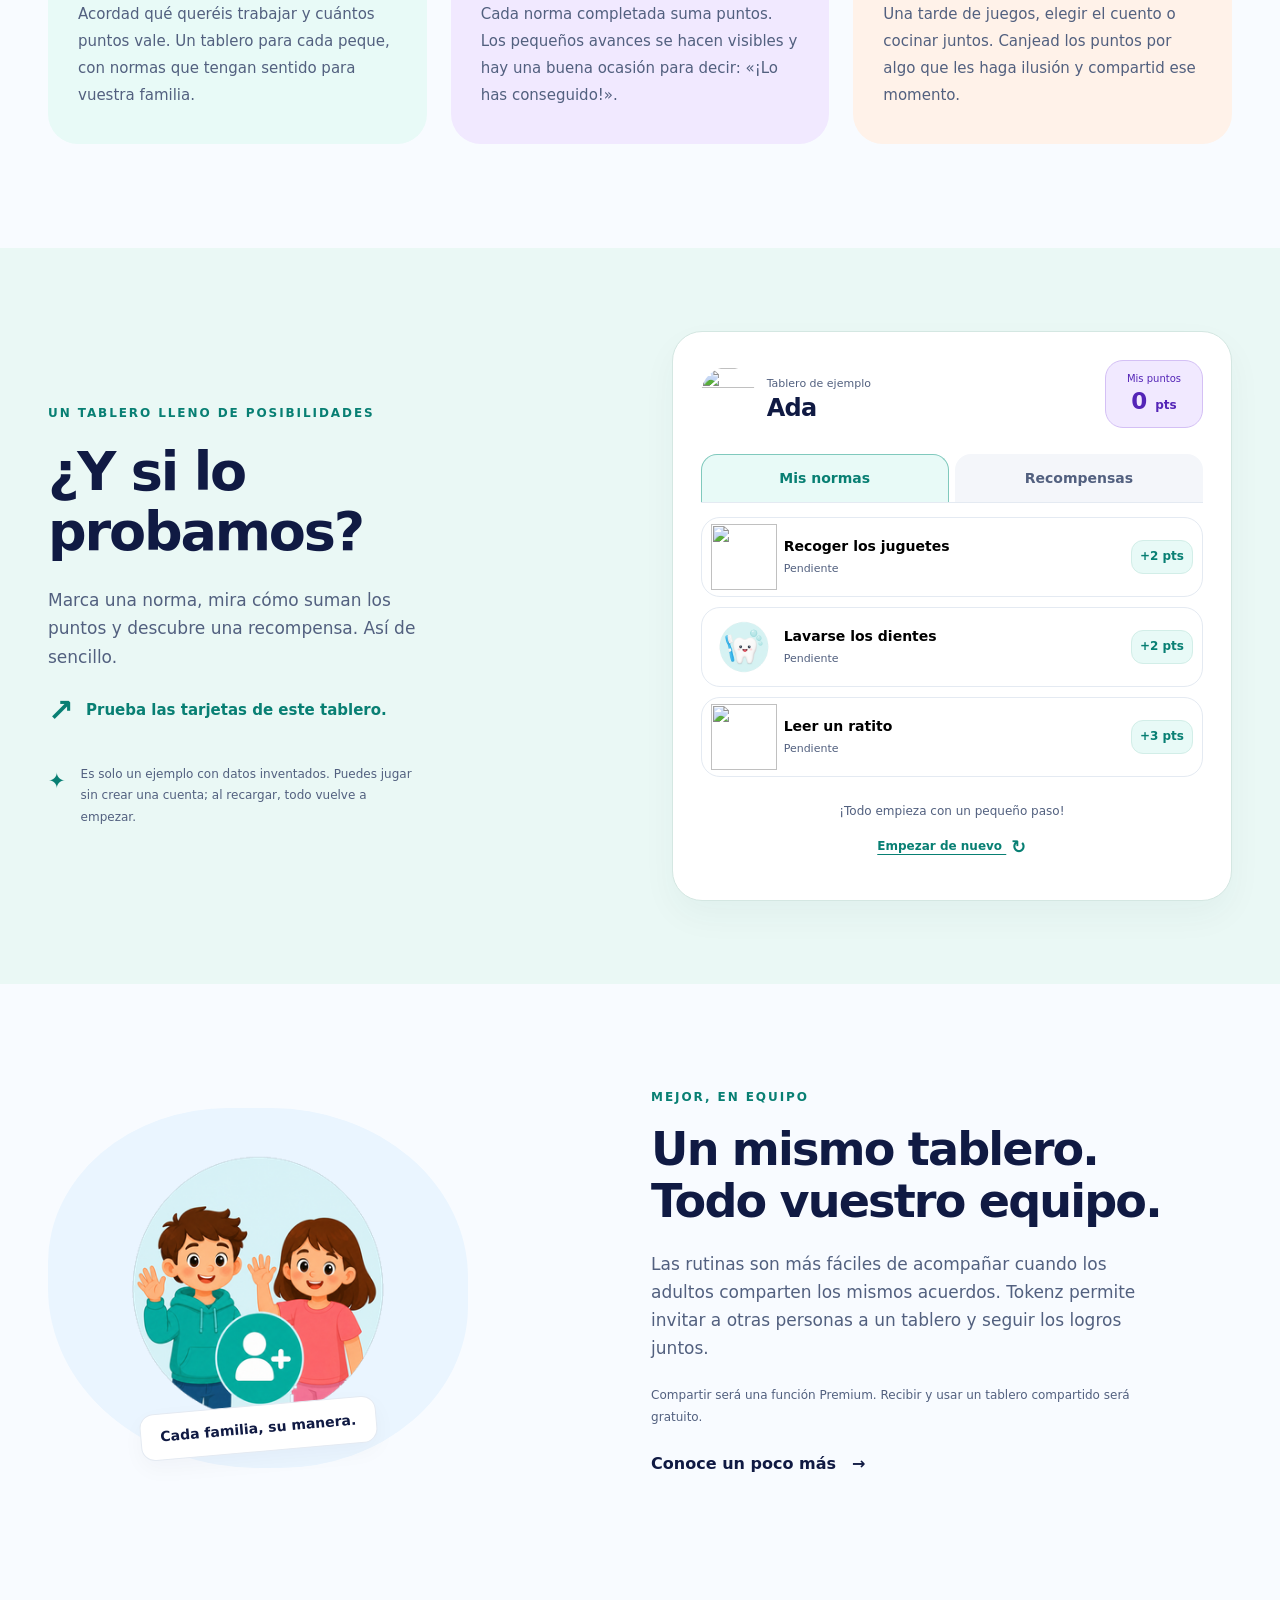
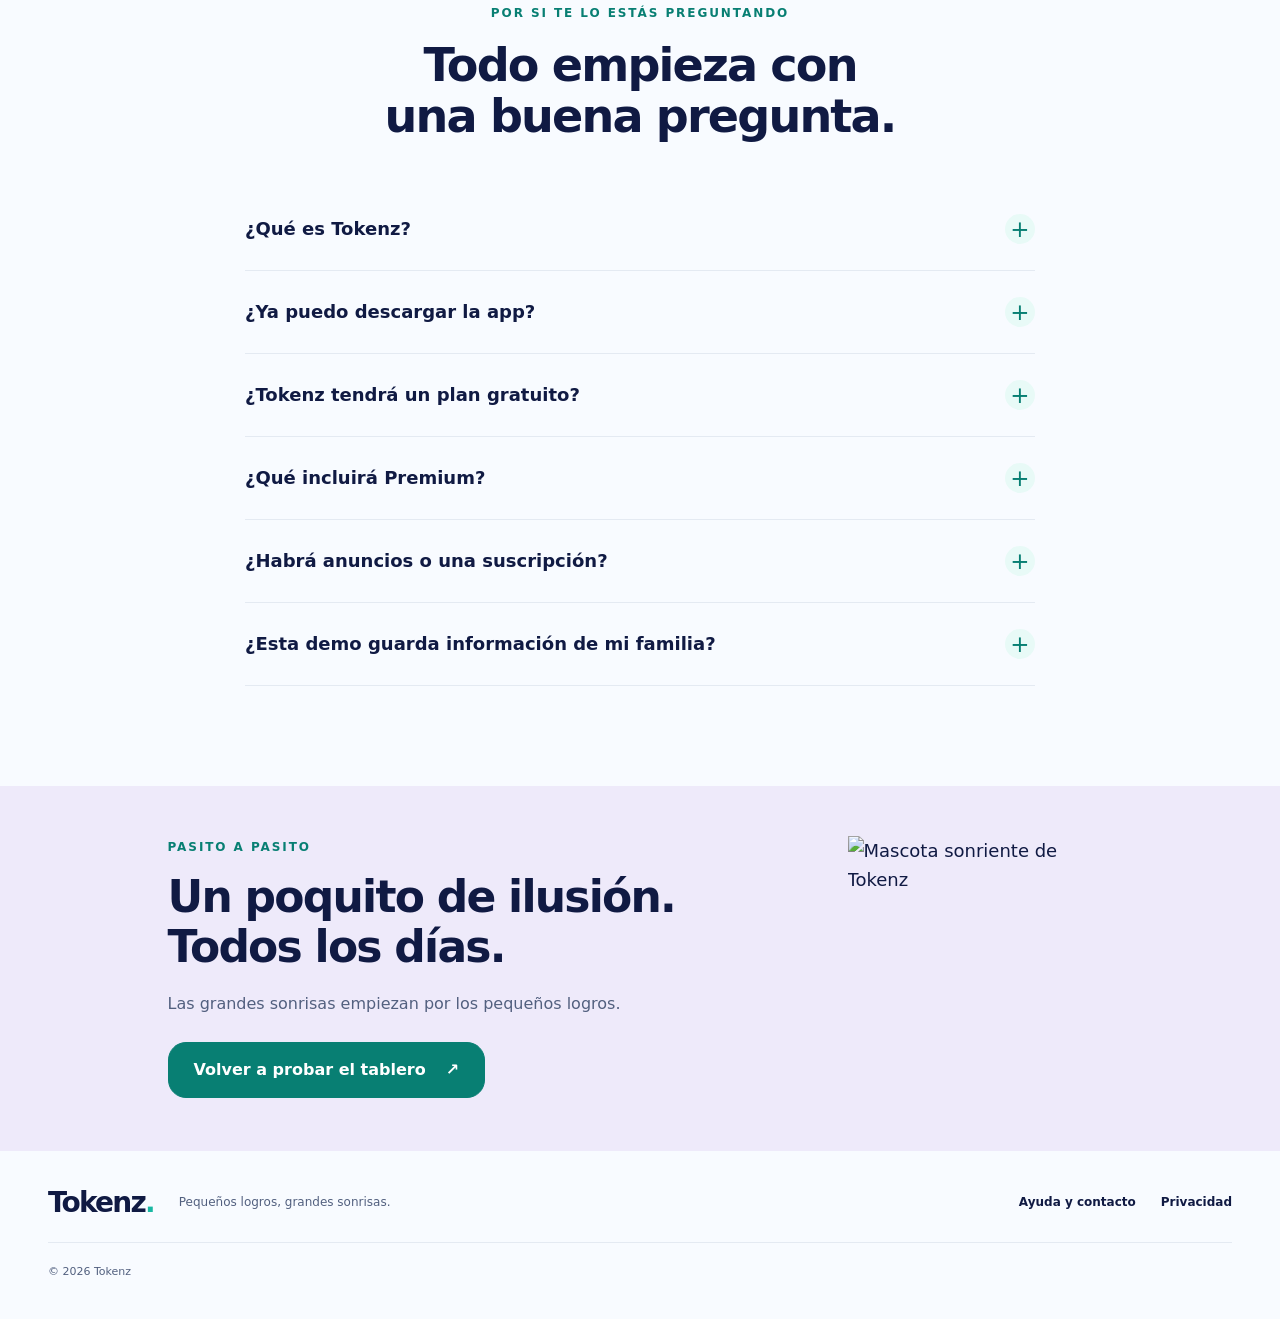
==== commit eae136d2: "Build an illustrated responsive Tokenz presentation" ====
--- a/index.html
+++ b/index.html
@@ -36,7 +36,7 @@
         <p class="availability"><span aria-hidden="true"></span> Estamos preparando nuestra llegada a Google Play.</p>
       </div>
       <div class="hero-art" role="img" aria-label="Vista ilustrativa de un tablero Tokenz: Leo tiene 12 puntos y ha completado recoger sus juguetes.">
-        <div class="hero-backdrop" aria-hidden="true"><div class="hero-blob"></div></div><span class="art-spark spark-one" aria-hidden="true">✦</span><span class="art-spark spark-two" aria-hidden="true">✧</span>
+        <div class="hero-blob"></div><span class="art-spark spark-one" aria-hidden="true">✦</span><span class="art-spark spark-two" aria-hidden="true">✧</span>
         <div class="phone-preview" aria-hidden="true">
           <div class="phone-top"><span>9:41</span><span>● ● ▰</span></div>
           <div class="preview-heading"><img src="assets/avatar-leo.png" width="48" height="48" alt=""><div><small>¡Hola, Leo!</small><strong>Mi tablero</strong></div><span class="preview-menu">☰</span></div>
--- a/styles.css
+++ b/styles.css
@@ -1,2085 +1,18 @@
-@font-face {
-  font-family:Nunito;
-  src:url('assets/fonts/nunito-regular.ttf') format('truetype');
-  font-weight:400;
-  font-style:normal;
-  font-display:swap
-}
-
-@font-face {
-  font-family:Nunito;
-  src:url('assets/fonts/nunito-bold.ttf') format('truetype');
-  font-weight:700;
-  font-style:normal;
-  font-display:swap
-}
-
-@font-face {
-  font-family:Nunito;
-  src:url('assets/fonts/nunito-extrabold.ttf') format('truetype');
-  font-weight:800;
-  font-style:normal;
-  font-display:swap
-}
-
-:root {
-  --navy:#101a43;
-  --secondary:#52607f;
-  --teal:#19b8a3;
-  --teal-dark:#087f73;
-  --mint:#e8faf7;
-  --lavender:#f1e9ff;
-  --purple:#5425b7;
-  --yellow:#ffc928;
-  --background:#f8fbff;
-  --border:#e4eaf2;
-  --white:#fff;
-  --peach:#fff2e9
-}
-
-* {
-  box-sizing:border-box
-}
-
-html {
-  scroll-behavior:smooth;
-  scroll-padding-top:104px
-}
-
-body {
-  margin:0;
-  color:var(--navy);
-  background:var(--background);
-  font-family:Nunito,ui-rounded,system-ui,sans-serif;
-  font-size:18px;
-  line-height:1.65
-}
-
-button,a {
-  -webkit-tap-highlight-color:transparent
-}
-
-button {
-  font:inherit
-}
-
-button:disabled {
-  cursor:default
-}
-
-a {
-  color:inherit;
-  text-decoration:none
-}
-
-a:hover {
-  text-decoration:none
-}
-
-a:focus-visible,button:focus-visible,summary:focus-visible {
-  outline:3px solid var(--purple);
-  outline-offset:5px
-}
-
-img {
-  display:block;
-  max-width:100%;
-  height:auto
-}
-
-h1,h2,h3,p {
-  margin:0
-}
-
-h1,h2,h3 {
-  font-weight:800;
-  line-height:1.12;
-  letter-spacing:-.04em
-}
-
-h1 {
-  font-size:clamp(44px,5vw,72px)
-}
-
-h2 {
-  font-size:clamp(34px,3.6vw,49px)
-}
-
-h3 {
-  font-size:25px
-}
-
-p {
-  color:var(--secondary)
-}
-
-[hidden] {
-  display:none!important
-}
-
-.container {
-  width:min(1184px,calc(100% - 64px));
-  margin-inline:auto
-}
-
-.skip-link {
-  position:fixed;
-  z-index:20;
-  top:8px;
-  left:8px;
-  padding:12px 20px;
-  background:var(--white);
-  transform:translateY(-180%);
-  border:2px solid var(--purple);
-  border-radius:12px
-}
-
-.skip-link:focus {
-  transform:none
-}
-
-.eyebrow {
-  font-size:12px;
-  font-weight:800;
-  letter-spacing:.16em;
-  color:var(--teal-dark);
-  line-height:1.5
-}
-
-.site-header {
-  position:sticky;
-  top:0;
-  z-index:10;
-  background:rgba(248,251,255,.96);
-  border-bottom:1px solid rgba(228,234,242,.6)
-}
-
-.header-inner {
-  min-height:100px;
-  display:flex;
-  align-items:center;
-  justify-content:space-between;
-  gap:24px
-}
-
-.brand {
-  display:inline-flex;
-  gap:7px;
-  align-items:center;
-  font-size:34px;
-  font-weight:800;
-  letter-spacing:-1.8px;
-  line-height:1
-}
-
-.brand img {
-  width:52px;
-  height:52px;
-  object-fit:contain;
-  transform:scale(1.3)
-}
-
-.brand-dot {
-  color:var(--teal)
-}
-
-.header-inner nav {
-  display:flex;
-  gap:36px;
-  align-items:center;
-  font-size:15px;
-  font-weight:700
-}
-
-.header-inner nav a {
-  display:inline-flex;
-  align-items:center;
-  min-height:48px;
-  padding-block:13px
-}
-
-.header-inner nav a:hover,.site-footer a:hover {
-  color:var(--teal-dark)
-}
-
-.action {
-  display:inline-flex;
-  align-items:center;
-  justify-content:center;
-  gap:20px;
-  min-height:56px;
-  padding:14px 25px;
-  background:var(--teal-dark);
-  color:var(--white);
-  border:1px solid var(--teal-dark);
-  border-radius:18px;
-  font-weight:800;
-  font-size:16px;
-  line-height:1.4;
-  cursor:pointer;
-  transition:background .15s,transform .15s
-}
-
-.action:hover {
-  background:#06695f;
-  transform:translateY(-2px)
-}
-
-.action-small {
-  min-height:48px;
-  padding:12px 20px;
-  font-size:14px;
-  gap:24px
-}
-
-.text-action {
-  display:inline-flex;
-  gap:16px;
-  align-items:center;
-  min-height:48px;
-  font-size:16px;
-  font-weight:800;
-  color:var(--navy)
-}
-
-.text-action:hover {
-  color:var(--teal-dark)
-}
-
-.hero {
-  display:grid;
-  grid-template-columns:1.12fr 1fr;
-  align-items:center;
-  gap:24px;
-  padding-top:76px;
-  padding-bottom:80px;
-  min-height:712px
-}
-
-.hero-copy {
-  position:relative;
-  z-index:1
-}
-
-.hero .eyebrow {
-  display:flex;
-  gap:10px;
-  align-items:center;
-  margin-bottom:25px
-}
-
-.little-star {
-  color:#b88705;
-  font-size:23px;
-  line-height:1
-}
-
-.hero h1 {
-  line-height:1.13;
-  letter-spacing:-.055em
-}
-
-.underline-word {
-  position:relative;
-  color:var(--teal-dark);
-  z-index:0;
-  white-space:nowrap
-}
-
-.underline-word::after {
-  content:'';
-  position:absolute;
-  bottom:5px;
-  left:0;
-  width:100%;
-  height:15px;
-  border-radius:45% 50%;
-  background:#ffeaa4;
-  z-index:-1;
-  transform:rotate(-2deg)
-}
-
-.hero-description {
-  font-size:18px;
-  max-width:500px;
-  margin-top:27px;
-  line-height:1.75
-}
-
-.hero-actions {
-  display:flex;
-  align-items:center;
-  gap:28px;
-  flex-wrap:wrap;
-  margin-top:30px
-}
-
-.availability {
-  display:flex;
-  align-items:center;
-  gap:8px;
-  font-size:12px;
-  margin-top:21px;
-  color:var(--secondary)
-}
-
-.availability>span {
-  width:6px;
-  height:6px;
-  background:var(--teal-dark);
-  border-radius:50%;
-  flex:none
-}
-
-.hero-art {
-  position:relative;
-  min-height:566px;
-  display:grid;
-  place-items:center
-}
-
-.hero-backdrop {
-  position:absolute;
-  inset:0;
-  overflow:clip;
-}
-
-.hero-blob {
-  position:absolute;
-  width:83%;
-  height:80%;
-  background:#eae8fd;
-  border-radius:43% 53% 44% 49%;
-  transform:rotate(-8deg);
-  top:11%;
-  left:9%
-}
-
-.phone-preview {
-  width:310px;
-  background:#fbfdff;
-  border:8px solid var(--white);
-  border-radius:39px;
-  box-shadow:0 25px 50px #3033641a,0 0 0 1px #dce2f0;
-  transform:rotate(6deg);
-  position:relative;
-  overflow:hidden;
-  padding:15px 14px 0
-}
-
-.phone-top {
-  display:flex;
-  justify-content:space-between;
-  font-weight:800;
-  font-size:10px;
-  margin:0 6px 20px
-}
-
-.preview-heading {
-  display:flex;
-  align-items:center;
-  gap:10px
-}
-
-.preview-heading img {
-  border-radius:50%
-}
-
-.preview-heading div {
-  display:grid;
-  gap:1px
-}
-
-.preview-heading small {
-  font-size:10px;
-  color:var(--secondary)
-}
-
-.preview-heading strong {
-  font-size:19px;
-  font-weight:800;
-  line-height:1.25
-}
-
-.preview-menu {
-  margin-left:auto;
-  color:var(--teal-dark);
-  font-size:17px
-}
-
-.preview-balance {
-  background:var(--lavender);
-  border-radius:21px;
-  padding:15px 20px;
-  display:flex;
-  align-items:center;
-  justify-content:space-between;
-  margin-top:18px
-}
-
-.preview-balance>div {
-  display:grid
-}
-
-.preview-balance span {
-  font-size:11px;
-  color:var(--purple)
-}
-
-.preview-balance strong {
-  font-size:38px;
-  line-height:1.2;
-  color:var(--purple);
-  letter-spacing:-2px
-}
-
-.preview-balance strong small {
-  font-size:15px;
-  letter-spacing:0
-}
-
-.preview-balance img {
-  width:76px;
-  transform:scale(1.3)
-}
-
-.preview-week {
-  border:1px solid var(--border);
-  border-radius:18px;
-  background:var(--white);
-  padding:13px 14px;
-  margin-top:14px;
-  font-size:10px
-}
-
-.preview-week>small {
-  color:var(--secondary)
-}
-
-.week-days {
-  display:flex;
-  justify-content:space-between;
-  margin-top:10px
-}
-
-.week-days span {
-  display:grid;
-  text-align:center;
-  gap:5px;
-  font-weight:700
-}
-
-.week-days b {
-  color:#af7b00;
-  font-size:17px
-}
-
-.week-days span:nth-child(n+5) b {
-  color:#98a0b6
-}
-
-.preview-tabs {
-  display:flex;
-  gap:5px;
-  font-size:11px;
-  font-weight:800;
-  margin-top:15px
-}
-
-.preview-tabs>span {
-  padding:8px 12px;
-  border-radius:12px 12px 0 0;
-  background:var(--lavender);
-  color:var(--secondary);
-  flex:1;
-  text-align:center
-}
-
-.preview-tabs>span:first-child {
-  background:var(--mint);
-  color:var(--teal-dark)
-}
-
-.preview-task {
-  display:flex;
-  align-items:center;
-  gap:5px;
-  padding:9px 8px;
-  background:var(--white);
-  border:1px solid var(--border);
-  border-radius:16px;
-  margin-top:10px
-}
-
-.preview-task img {
-  width:53px;
-  height:53px;
-  flex:none
-}
-
-.preview-task>div {
-  display:grid;
-  gap:2px
-}
-
-.preview-task strong {
-  font-size:11px;
-  line-height:1.5
-}
-
-.preview-task small {
-  font-size:9px;
-  color:var(--secondary)
-}
-
-.preview-check {
-  background:var(--teal-dark);
-  color:#fff;
-  width:23px;
-  height:23px;
-  border-radius:8px;
-  text-align:center;
-  font-size:14px;
-  margin-left:auto;
-  line-height:23px
-}
-
-.preview-points {
-  font-size:12px;
-  font-weight:800;
-  background:var(--mint);
-  color:var(--teal-dark);
-  border-radius:9px;
-  padding:5px 7px;
-  margin-left:auto
-}
-
-.preview-clouds {
-  display:flex;
-  justify-content:space-around;
-  font-size:21px;
-  background:linear-gradient(transparent,#efedfd);
-  margin:4px -14px 0;
-  padding:10px 10px 11px
-}
-
-.preview-clouds span:first-child {
-  color:#8cded6
-}
-
-.preview-clouds span:nth-child(2) {
-  color:#bd92e8
-}
-
-.preview-clouds span:last-child {
-  color:#d29b1a
-}
-
-.floating-note {
-  position:absolute;
-  display:flex;
-  gap:11px;
-  align-items:center;
-  background:#fff;
-  border-radius:19px;
-  padding:14px 19px;
-  box-shadow:0 10px 35px #31354d12;
-  left:-8px;
-  bottom:74px;
-  transform:rotate(-6deg);
-  font-size:12px
-}
-
-.floating-note>div {
-  display:grid;
-  gap:2px
-}
-
-.floating-note strong {
-  font-weight:800;
-  font-size:14px
-}
-
-.floating-note div>span {
-  color:var(--secondary);
-  font-size:10px
-}
-
-.note-icon {
-  background:var(--mint);
-  color:var(--teal-dark);
-  font-weight:800;
-  width:33px;
-  height:33px;
-  border-radius:50%;
-  display:grid;
-  place-items:center
-}
-
-.floating-star {
-  position:absolute;
-  right:-4px;
-  top:17px;
-  width:123px;
-  transform:rotate(12deg)
-}
-
-.art-spark {
-  position:absolute;
-  z-index:1
-}
-
-.spark-one {
-  left:9%;
-  top:34px;
-  color:#cb93b3;
-  font-size:37px;
-  transform:rotate(-15deg)
-}
-
-.spark-two {
-  right:2%;
-  bottom:83px;
-  font-size:46px;
-  color:#8461c9
-}
-
-.art-caption {
-  position:absolute;
-  bottom:-25px;
-  font-size:11px;
-  letter-spacing:.02em;
-  color:var(--secondary)
-}
-
-.promise-strip {
-  background:var(--white);
-  border-block:1px solid var(--border)
-}
-
-.promise-strip>.container {
-  display:flex;
-  justify-content:center;
-  gap:90px;
-  padding-block:24px;
-  font-size:14px;
-  font-weight:700;
-  color:var(--secondary)
-}
-
-.promise-strip span {
-  display:flex;
-  gap:10px;
-  align-items:center
-}
-
-.promise-strip span>span {
-  color:var(--teal-dark);
-  font-size:21px
-}
-
-.section {
-  padding-block:104px
-}
-
-.section-intro {
-  text-align:center;
-  max-width:680px;
-  margin:0 auto
-}
-
-.section-intro .eyebrow {
-  margin-bottom:18px
-}
-
-.section-intro>p:last-child:not(.eyebrow) {
-  font-size:17px;
-  margin:24px auto 0;
-  max-width:570px
-}
-
-.steps-grid {
-  display:grid;
-  grid-template-columns:repeat(3,1fr);
-  gap:24px;
-  margin-top:51px
-}
-
-.step-card {
-  position:relative;
-  border-radius:30px;
-  padding:30px 30px 35px
-}
-
-.step-mint {
-  background:var(--mint)
-}
-
-.step-lavender {
-  background:var(--lavender)
-}
-
-.step-peach {
-  background:var(--peach)
-}
-
-.step-number {
-  position:absolute;
-  top:27px;
-  left:29px;
-  font-size:13px;
-  font-weight:800;
-  color:var(--secondary)
-}
-
-.step-card>img {
-  margin:0 auto 13px;
-  max-width:166px
-}
-
-.step-card h3 {
-  font-size:23px;
-  line-height:1.2;
-  letter-spacing:-.025em
-}
-
-.step-card p {
-  font-size:15px;
-  line-height:1.8;
-  margin-top:16px
-}
-
-.demo-section {
-  background:#eaf8f5;
-  padding-block:83px
-}
-
-.demo-layout {
-  display:grid;
-  grid-template-columns:1fr 1.05fr;
-  gap:90px;
-  align-items:center
-}
-
-.demo-copy h2 {
-  font-size:54px;
-  margin-top:20px
-}
-
-.demo-copy>p:not(.eyebrow) {
-  max-width:390px;
-  margin-top:24px;
-  font-size:17px
-}
-
-.demo-copy .demo-instruction {
-  color:var(--teal-dark);
-  font-size:15px!important;
-  font-weight:800;
-  display:flex;
-  gap:12px;
-  align-items:center
-}
-
-.demo-instruction>span {
-  font-size:31px;
-  line-height:1
-}
-
-.demo-note {
-  display:flex;
-  gap:15px;
-  margin-top:38px;
-  max-width:370px
-}
-
-.demo-note>span {
-  color:var(--teal-dark);
-  font-size:21px
-}
-
-.demo-note p {
-  font-size:12px;
-  line-height:1.8
-}
-
-.demo-board {
-  border:1px solid #d4e7e2;
-  border-radius:30px;
-  background:var(--white);
-  padding:28px;
-  box-shadow:0 15px 35px #16473c0b
-}
-
-.demo-heading {
-  display:flex;
-  align-items:center;
-  justify-content:space-between;
-  gap:12px
-}
-
-.demo-person {
-  display:flex;
-  align-items:center;
-  gap:12px
-}
-
-.demo-person img {
-  border-radius:50%
-}
-
-.demo-person small {
-  font-size:11px;
-  color:var(--secondary)
-}
-
-.demo-person h3 {
-  font-size:24px;
-  letter-spacing:-.03em
-}
-
-.points-badge {
-  border:1px solid #d4c0f5;
-  background:var(--lavender);
-  color:var(--purple);
-  border-radius:18px;
-  padding:10px 19px;
-  text-align:center;
-  display:grid;
-  min-width:98px
-}
-
-.points-badge small {
-  font-size:10px
-}
-
-.points-badge strong {
-  font-size:23px;
-  line-height:1.3
-}
-
-.points-badge strong>span:last-child {
-  font-size:12px
-}
-
-.demo-tabs {
-  display:flex;
-  gap:6px;
-  margin-top:26px;
-  border-bottom:1px solid var(--border)
-}
-
-.demo-tabs button {
-  cursor:pointer;
-  flex:1;
-  background:#f4f6fa;
-  border:1px solid transparent;
-  border-bottom:0;
-  border-radius:16px 16px 0 0;
-  min-height:48px;
-  color:var(--secondary);
-  font-size:14px;
-  font-weight:800;
-  padding:12px
-}
-
-.demo-tabs button[aria-selected=true] {
-  background:var(--mint);
-  border-color:#80c9bd;
-  color:var(--teal-dark)
-}
-
-[role=tabpanel] {
-  margin-top:14px;
-  min-height:270px
-}
-
-.norm-button {
-  width:100%;
-  display:flex;
-  align-items:center;
-  gap:7px;
-  text-align:left;
-  background:#fff;
-  border:1px solid var(--border);
-  border-radius:19px;
-  padding:5px 9px;
-  margin-top:10px;
-  min-height:80px;
-  cursor:pointer;
-  transition:background .15s,border-color .15s
-}
-
-.norm-button:first-child {
-  margin-top:0
-}
-
-.norm-button:hover {
-  border-color:#84bfb5;
-  background:#fcfefd
-}
-
-.norm-button[aria-pressed=true] {
-  background:#f0fcf8;
-  border-color:#8bcec3
-}
-
-.norm-button:disabled {
-  opacity:.75
-}
-
-.norm-button img {
-  width:66px;
-  height:66px;
-  flex:none
-}
-
-.norm-copy {
-  display:grid;
-  gap:4px
-}
-
-.norm-copy strong {
-  font-size:14px;
-  line-height:1.35;
-  font-weight:800
-}
-
-.norm-copy small {
-  font-size:11px;
-  color:var(--secondary)
-}
-
-.norm-value {
-  margin-left:auto;
-  flex:none;
-  background:var(--mint);
-  border:1px solid #d2eee8;
-  border-radius:12px;
-  padding:6px 8px;
-  font-size:12px;
-  font-weight:800;
-  color:var(--teal-dark)
-}
-
-.norm-button[aria-pressed=true] .norm-value {
-  background:var(--teal-dark);
-  color:#fff
-}
-
-.demo-bottom {
-  padding-top:15px;
-  text-align:center
-}
-
-.demo-bottom p {
-  font-size:12px;
-  min-height:20px
-}
-
-.reset-button {
-  background:none;
-  border:0;
-  min-height:48px;
-  padding:10px 5px;
-  cursor:pointer;
-  font-size:12px;
-  font-weight:700;
-  color:var(--teal-dark);
-  text-decoration:underline;
-  text-underline-offset:3px
-}
-
-.reset-button>span {
-  display:inline-block;
-  margin-left:5px;
-  font-size:18px;
-  vertical-align:middle
-}
-
-.reward-button {
-  width:100%;
-  min-height:230px;
-  display:flex;
-  flex-direction:column;
-  align-items:center;
-  gap:8px;
-  border-radius:22px;
-  background:#faf6ff;
-  border:1px solid #e2d2f8;
-  cursor:pointer;
-  padding:18px
-}
-
-.reward-button>span {
-  display:grid;
-  gap:6px
-}
-
-.reward-button strong {
-  font-size:16px;
-  font-weight:800;
-  color:var(--navy)
-}
-
-.reward-button small {
-  color:var(--secondary);
-  font-size:12px
-}
-
-.reward-button>b {
-  font-size:12px;
-  font-weight:800;
-  color:var(--purple);
-  padding:6px 13px;
-  background:var(--lavender);
-  border-radius:10px
-}
-
-.reward-button img {
-  width:112px;
-  height:112px
-}
-
-.noscript-note {
-  font-size:12px
-}
-
-.family-section {
-  display:grid;
-  grid-template-columns:1fr 1.15fr;
-  gap:98px;
-  align-items:center;
-  padding-bottom:115px
-}
-
-.family-art {
-  background:#eaf5ff;
-  border-radius:43% 47% 45% 50%;
-  position:relative;
-  max-width:420px;
-  min-height:360px;
-  display:grid;
-  place-items:center
-}
-
-.family-art>img {
-  width:350px;
-  max-width:100%
-}
-
-.family-tag {
-  position:absolute;
-  bottom:16px;
-  background:#fff;
-  border:1px solid var(--border);
-  box-shadow:0 8px 22px #101a4309;
-  border-radius:14px;
-  font-size:14px;
-  font-weight:800;
-  padding:11px 19px;
-  transform:rotate(-5deg)
-}
-
-.family-section h2 {
-  margin-top:18px
-}
-
-.family-section p:not(.eyebrow) {
-  font-size:17px;
-  margin-top:23px;
-  max-width:490px
-}
-
-.family-section .small-copy {
-  font-size:12px!important;
-  line-height:1.8
-}
-
-.family-section .text-action {
-  margin-top:12px
-}
-
-.faq-section {
-  padding-bottom:100px
-}
-
-.faq-list {
-  max-width:790px;
-  margin:45px auto 0
-}
-
-.faq-list details {
-  border-bottom:1px solid var(--border);
-  padding-block:7px
-}
-
-.faq-list summary {
-  list-style:none;
-  cursor:pointer;
-  font-size:18px;
-  font-weight:800;
-  display:flex;
-  align-items:center;
-  justify-content:space-between;
-  gap:20px;
-  min-height:68px;
-  padding:10px 0
-}
-
-.faq-list summary::-webkit-details-marker {
-  display:none
-}
-
-.faq-list summary>span {
-  background:var(--mint);
-  color:var(--teal-dark);
-  border-radius:50%;
-  width:30px;
-  height:30px;
-  line-height:30px;
-  text-align:center;
-  flex:none;
-  font-size:23px;
-  font-weight:400
-}
-
-.faq-list details[open] summary>span {
-  transform:rotate(45deg)
-}
-
-.faq-list details>p {
-  font-size:15px;
-  line-height:1.85;
-  padding:0 48px 22px 0
-}
-
-.faq-list details a {
-  color:var(--teal-dark);
-  text-decoration:underline
-}
-
-.closing-section {
-  background:#eeeafa;
-  padding:50px 0
-}
-
-.closing-inner {
-  display:flex;
-  align-items:center;
-  justify-content:space-between;
-  gap:50px;
-  max-width:945px
-}
-
-.closing-inner h2 {
-  margin-top:16px;
-  font-size:44px
-}
-
-.closing-inner p:not(.eyebrow) {
-  font-size:16px;
-  margin-top:20px
-}
-
-.closing-inner .action {
-  margin-top:25px
-}
-
-.closing-inner>img {
-  width:265px
-}
-
-.site-footer {
-  display:flex;
-  flex-wrap:wrap;
-  align-items:center;
-  gap:25px;
-  padding-block:38px
-}
-
-.site-footer .brand {
-  font-size:28px
-}
-
-.site-footer>p {
-  font-size:12px
-}
-
-.site-footer nav {
-  margin-left:auto;
-  display:flex;
-  gap:25px;
-  font-size:12px;
-  font-weight:700
-}
-
-.site-footer nav a {
-  display:inline-flex;
-  align-items:center;
-  min-height:48px;
-}
-
-.site-footer small {
-  width:100%;
-  font-size:11px;
-  color:var(--secondary);
-  border-top:1px solid var(--border);
-  padding-top:20px
-}
-
-dialog {
-  border:1px solid var(--border);
-  border-radius:30px;
-  padding:0;
-  max-width:min(430px,calc(100% - 32px));
-  width:100%;
-  color:var(--navy);
-  background:#fff;
-  box-shadow:0 25px 90px #101a4333
-}
-
-dialog::backdrop {
-  background:#101a438c
-}
-
-.dialog-content {
-  padding:26px;
-  text-align:center
-}
-
-.dialog-content>img {
-  margin:0 auto
-}
-
-.dialog-content h2 {
-  font-size:28px;
-  line-height:1.2;
-  margin-top:9px
-}
-
-.dialog-content p {
-  font-size:15px;
-  margin-top:18px
-}
-
-.dialog-actions {
-  display:grid;
-  gap:10px;
-  margin-top:24px
-}
-
-.secondary-action {
-  min-height:50px;
-  border:1px solid #ccd9df;
-  border-radius:18px;
-  background:#fff;
-  color:var(--teal-dark);
-  font-weight:800;
-  font-size:15px;
-  cursor:pointer
-}
-
-.secondary-action:hover {
-  background:var(--mint)
-}
-
-.document-main {
-  max-width:790px;
-  margin:0 auto;
-  padding:70px 0 90px
-}
-
-.document-main h1 {
-  font-size:48px;
-  margin-top:18px
-}
-
-.document-lead {
-  font-size:18px;
-  margin-top:24px
-}
-
-.document-main h2 {
-  font-size:25px;
-  margin-top:40px;
-  letter-spacing:-.02em;
-  line-height:1.3
-}
-
-.document-main p,.document-main ul {
-  font-size:16px;
-  line-height:1.9;
-  margin-top:15px;
-  color:var(--secondary)
-}
-
-.document-main li {
-  margin-top:8px
-}
-
-.document-main a:not(.action) {
-  color:var(--teal-dark);
-  text-decoration:underline;
-  text-underline-offset:3px
-}
-
-.document-notice {
-  border-left:4px solid var(--teal-dark);
-  background:var(--mint);
-  border-radius:0 18px 18px 0;
-  padding:18px 24px;
-  margin-top:30px
-}
-
-.document-notice p {
-  margin-top:0
-}
-
-.document-main .action {
-  margin-top:35px
-}
-
-.document-main .eyebrow {
-  font-size:12px;
-  letter-spacing:.15em;
-  color:var(--teal-dark)
-}
-
-@media(min-width:1450px) {
-  .hero {
-    padding-top:88px;
-    padding-bottom:90px
-  }
-  .hero-art {
-    min-height:590px
-  }
-  .phone-preview {
-    width:327px
-  }
-  .preview-task strong {
-    font-size:12px
-  }
-}
-
-@media(max-width:1050px) {
-  .header-inner nav {
-    gap:23px
-  }
-  .hero {
-    gap:25px
-  }
-  .hero-description {
-    font-size:17px
-  }
-  .desktop-break {
-    display:none
-  }
-  .hero-actions {
-    gap:17px
-  }
-  .hero-art {
-    min-height:525px
-  }
-  .phone-preview {
-    width:282px
-  }
-  .floating-note {
-    left:-15px;
-    bottom:48px;
-    padding:12px 14px
-  }
-  .floating-star {
-    right:-5px;
-    width:95px
-  }
-  .preview-task img {
-    width:43px;
-    height:43px
-  }
-  .preview-task strong {
-    font-size:10px
-  }
-  .preview-task small {
-    font-size:8px
-  }
-  .spark-one {
-    left:0
-  }
-  .demo-layout {
-    gap:45px
-  }
-  .steps-grid {
-    gap:17px
-  }
-  .step-card {
-    padding:27px 23px
-  }
-  .step-card h3 {
-    font-size:21px
-  }
-  .family-section {
-    gap:50px
-  }
-}
-
-@media(max-width:800px) {
-  .container {
-    width:calc(100% - 40px)
-  }
-  .header-inner {
-    min-height:86px;
-    gap:15px
-  }
-  .brand {
-    font-size:29px
-  }
-  .brand img {
-    width:43px;
-    height:43px
-  }
-  .header-inner nav {
-    gap:16px;
-    font-size:13px
-  }
-  .header-inner .action-small {
-    padding:10px 16px;
-    gap:12px;
-    font-size:13px
-  }
-  .hero {
-    padding-top:58px;
-    padding-bottom:58px;
-    grid-template-columns:1.05fr 1fr;
-    gap:14px
-  }
-  .hero h1 {
-    font-size:44px
-  }
-  .hero .eyebrow {
-    font-size:10px
-  }
-  .hero-description {
-    font-size:15px
-  }
-  .hero-actions {
-    flex-direction:column;
-    align-items:flex-start;
-    gap:9px
-  }
-  .hero-actions .action {
-    font-size:14px;
-    padding:14px 17px;
-    gap:13px
-  }
-  .hero-art {
-    min-height:495px
-  }
-  .phone-preview {
-    width:252px;
-    padding:14px 11px 0;
-    border-width:6px
-  }
-  .preview-balance {
-    padding:13px 14px
-  }
-  .preview-balance strong {
-    font-size:32px
-  }
-  .preview-balance img {
-    width:61px
-  }
-  .preview-task {
-    padding:6px 4px
-  }
-  .preview-task strong {
-    font-size:9px
-  }
-  .preview-task small {
-    font-size:8px
-  }
-  .preview-task img {
-    width:40px;
-    height:40px
-  }
-  .preview-tabs {
-    font-size:9px
-  }
-  .preview-tabs>span {
-    padding:8px
-  }
-  .floating-note {
-    font-size:10px;
-    left:-9px;
-    bottom:40px;
-    gap:8px;
-    padding:11px
-  }
-  .floating-note strong {
-    font-size:12px
-  }
-  .floating-note div>span {
-    font-size:9px
-  }
-  .note-icon {
-    width:27px;
-    height:27px
-  }
-  .floating-star {
-    top:18px;
-    width:85px
-  }
-  .art-caption {
-    font-size:9px
-  }
-  .availability {
-    font-size:10px;
-    max-width:280px
-  }
-  .promise-strip>.container {
-    gap:32px;
-    font-size:12px;
-    padding-block:20px
-  }
-  .section {
-    padding-block:76px
-  }
-  .steps-grid {
-    gap:12px
-  }
-  .step-card {
-    padding:25px 18px 28px
-  }
-  .step-card h3 {
-    font-size:20px
-  }
-  .step-card p {
-    font-size:13px
-  }
-  .step-card>img {
-    width:140px
-  }
-  .step-number {
-    left:20px
-  }
-  .demo-layout {
-    gap:30px;
-    grid-template-columns:.85fr 1.15fr
-  }
-  .demo-board {
-    padding:20px
-  }
-  .demo-copy h2 {
-    font-size:45px
-  }
-  .demo-copy>p:not(.eyebrow) {
-    font-size:15px
-  }
-  .norm-copy strong {
-    font-size:12px
-  }
-  .norm-button img {
-    width:52px;
-    height:52px
-  }
-  .norm-button {
-    min-height:80px;
-    gap:4px
-  }
-  .norm-value {
-    font-size:10px;
-    padding:5px
-  }
-  .demo-person img {
-    width:43px;
-    height:43px
-  }
-  .demo-person {
-    gap:8px
-  }
-  .demo-person small {
-    font-size:9px
-  }
-  .points-badge {
-    padding:9px 13px;
-    min-width:82px
-  }
-  .family-section {
-    gap:35px
-  }
-  .family-art {
-    min-height:280px
-  }
-  .family-tag {
-    font-size:12px;
-    bottom:8px;
-    padding:10px 16px
-  }
-  .family-section p:not(.eyebrow) {
-    font-size:15px
-  }
-  .closing-inner h2 {
-    font-size:36px
-  }
-  .closing-inner>img {
-    width:210px
-  }
-  .site-footer {
-    gap:18px
-  }
-  .site-footer nav {
-    gap:17px
-  }
-}
-
-@media(max-width:640px) {
-  html {
-    scroll-padding-top:150px
-  }
-  .header-inner {
-    flex-wrap:wrap;
-    min-height:116px;
-    padding-block:14px;
-    gap:9px
-  }
-  .header-inner .brand {
-    order:0
-  }
-  .header-inner>.action {
-    order:1;
-    margin-left:auto;
-    min-height:48px
-  }
-  .header-inner nav {
-    order:2;
-    width:100%;
-    justify-content:space-between;
-    gap:15px
-  }
-  .header-inner nav a {
-    padding-block:3px;
-    min-height:48px
-  }
-  .hero {
-    display:flex;
-    flex-direction:column;
-    gap:10px;
-    padding-top:40px;
-    padding-bottom:42px;
-    min-height:auto
-  }
-  .hero-copy {
-    width:100%;
-    text-align:center
-  }
-  .hero .eyebrow {
-    justify-content:center;
-    margin-bottom:20px;
-    font-size:10px
-  }
-  .hero h1 {
-    font-size:clamp(40px,9vw,55px);
-    letter-spacing:-.055em
-  }
-  .hero-description {
-    font-size:16px;
-    max-width:440px;
-    margin:21px auto 0
-  }
-  .hero-actions {
-    flex-direction:row;
-    align-items:center;
-    justify-content:center;
-    margin-top:25px;
-    gap:10px 21px
-  }
-  .hero-actions .action {
-    font-size:14px
-  }
-  .hero-actions .text-action {
-    font-size:13px
-  }
-  .availability {
-    justify-content:center;
-    max-width:none;
-    font-size:10px;
-    margin-top:15px
-  }
-  .hero-art {
-    width:min(375px,100%);
-    min-height:505px;
-    margin-top:17px
-  }
-  .hero-blob {
-    height:80%;
-    top:11%;
-    width:83%
-  }
-  .phone-preview {
-    width:269px;
-    border-width:7px;
-    transform:rotate(5deg)
-  }
-  .preview-task img {
-    width:46px;
-    height:46px
-  }
-  .preview-task strong {
-    font-size:10px
-  }
-  .preview-task small {
-    font-size:9px
-  }
-  .preview-tabs {
-    font-size:10px
-  }
-  .floating-star {
-    right:0;
-    top:16px;
-    width:101px
-  }
-  .floating-note {
-    left:-2px;
-    bottom:50px;
-    padding:13px 16px;
-    gap:10px
-  }
-  .floating-note strong {
-    font-size:13px
-  }
-  .floating-note div>span {
-    font-size:10px
-  }
-  .note-icon {
-    width:31px;
-    height:31px
-  }
-  .art-caption {
-    font-size:10px;
-    bottom:-16px
-  }
-  .spark-one {
-    font-size:30px;
-    top:23px;
-    left:0
-  }
-  .spark-two {
-    right:2px;
-    bottom:105px;
-    font-size:39px
-  }
-  .promise-strip>.container {
-    justify-content:space-between;
-    gap:7px;
-    padding-block:17px;
-    font-size:10px
-  }
-  .promise-strip span {
-    gap:5px
-  }
-  .promise-strip span>span {
-    font-size:17px
-  }
-  .section {
-    padding-block:65px
-  }
-  .section-intro h2 {
-    font-size:32px
-  }
-  .section-intro>p:last-child:not(.eyebrow) {
-    font-size:15px;
-    margin-top:20px
-  }
-  .eyebrow {
-    font-size:10px;
-    letter-spacing:.12em
-  }
-  .steps-grid {
-    grid-template-columns:1fr;
-    gap:16px;
-    margin-top:31px
-  }
-  .step-card {
-    padding:26px 25px 28px;
-    display:grid;
-    grid-template-columns:106px 1fr;
-    column-gap:20px;
-    align-items:center
-  }
-  .step-card>img {
-    grid-column:1;
-    grid-row:1 / span 2;
-    width:106px;
-    margin:0
-  }
-  .step-card h3 {
-    grid-column:2;
-    font-size:20px;
-    align-self:end;
-    letter-spacing:-.025em
-  }
-  .step-card p {
-    grid-column:2;
-    font-size:13px;
-    margin-top:9px;
-    line-height:1.75;
-    align-self:start
-  }
-  .step-number {
-    top:12px;
-    left:20px;
-    font-size:10px
-  }
-  .demo-section {
-    padding-block:58px
-  }
-  .demo-layout {
-    grid-template-columns:1fr;
-    gap:30px
-  }
-  .demo-copy h2 {
-    font-size:42px;
-    margin-top:16px
-  }
-  .demo-copy h2 br {
-    display:none
-  }
-  .demo-copy>p:not(.eyebrow) {
-    font-size:16px;
-    max-width:none;
-    margin-top:18px
-  }
-  .demo-instruction {
-    margin-top:13px!important
-  }
-  .demo-note {
-    max-width:none;
-    margin-top:18px;
-    gap:12px
-  }
-  .demo-note p {
-    font-size:11px
-  }
-  .demo-board {
-    padding:23px 18px 15px;
-    border-radius:24px
-  }
-  .demo-person img {
-    width:49px;
-    height:49px
-  }
-  .demo-person small {
-    font-size:10px
-  }
-  .points-badge {
-    padding:9px 17px;
-    min-width:93px
-  }
-  .norm-copy strong {
-    font-size:13px
-  }
-  .norm-button img {
-    width:61px;
-    height:61px
-  }
-  .norm-button {
-    gap:5px
-  }
-  .norm-value {
-    font-size:11px;
-    padding:6px
-  }
-  .demo-tabs {
-    margin-top:21px
-  }
-  .demo-tabs button {
-    font-size:13px
-  }
-  [role=tabpanel] {
-    min-height:270px
-  }
-  .family-section {
-    display:flex;
-    flex-direction:column-reverse;
-    gap:35px;
-    padding-bottom:64px
-  }
-  .family-section>div:last-child {
-    width:100%
-  }
-  .family-section h2 {
-    font-size:34px
-  }
-  .family-section p:not(.eyebrow) {
-    font-size:16px
-  }
-  .family-art {
-    width:100%;
-    max-width:340px;
-    min-height:300px
-  }
-  .family-art>img {
-    width:305px
-  }
-  .family-tag {
-    font-size:12px
-  }
-  .faq-section {
-    padding-bottom:60px
-  }
-  .faq-list {
-    margin-top:29px
-  }
-  .faq-list summary {
-    font-size:15px;
-    min-height:65px;
-    gap:16px
-  }
-  .faq-list details>p {
-    font-size:14px;
-    padding:0 10px 21px 0
-  }
-  .closing-section {
-    padding-block:48px
-  }
-  .closing-inner {
-    flex-direction:column;
-    gap:18px;
-    text-align:center
-  }
-  .closing-inner h2 {
-    font-size:36px
-  }
-  .closing-inner p:not(.eyebrow) {
-    font-size:14px
-  }
-  .closing-inner .action {
-    font-size:14px;
-    padding:14px 18px;
-    gap:15px
-  }
-  .closing-inner>img {
-    width:200px
-  }
-  .site-footer {
-    padding-block:31px;
-    gap:14px
-  }
-  .site-footer>p {
-    font-size:11px
-  }
-  .site-footer nav {
-    width:100%;
-    margin-left:0;
-    gap:25px;
-    padding-top:8px
-  }
-  .site-footer small {
-    font-size:10px;
-    margin-top:4px
-  }
-  .document-main {
-    padding:45px 0 65px
-  }
-  .document-main h1 {
-    font-size:38px
-  }
-  .document-main p,.document-main ul {
-    font-size:15px
-  }
-  .document-notice {
-    padding:17px 20px
-  }
-}
-
-@media(max-width:360px) {
-  .container {
-    width:calc(100% - 32px)
-  }
-  .hero h1 {
-    font-size:37px
-  }
-  .hero-art {
-    width:100%;
-    min-height:489px
-  }
-  .phone-preview {
-    width:242px
-  }
-  .floating-star {
-    width:82px;
-    right:-3px
-  }
-  .floating-note {
-    left:-3px;
-    padding:11px
-  }
-  .floating-note div>span {
-    font-size:9px
-  }
-  .art-caption {
-    font-size:9px
-  }
-  .step-card {
-    padding:24px 18px;
-    grid-template-columns:82px 1fr;
-    gap:12px
-  }
-  .step-card>img {
-    width:82px
-  }
-  .step-card h3 {
-    font-size:18px
-  }
-  .step-card p {
-    font-size:12px
-  }
-  .norm-button img {
-    width:50px;
-    height:50px
-  }
-  .norm-copy strong {
-    font-size:11px
-  }
-  .norm-value {
-    font-size:10px;
-    padding:6px 5px
-  }
-  .demo-board {
-    padding:20px 13px 13px
-  }
-  .demo-person img {
-    width:42px;
-    height:42px
-  }
-  .demo-person h3 {
-    font-size:22px
-  }
-  .points-badge {
-    min-width:79px;
-    padding:8px 12px
-  }
-  .promise-strip>.container {
-    font-size:9px;
-    gap:3px
-  }
-  .promise-strip span {
-    gap:4px
-  }
-  .hero-actions .text-action {
-    font-size:12px
-  }
-}
-
-@media(prefers-reduced-motion:reduce) {
-  html {
-    scroll-behavior:auto
-  }
-  *,*::before,*::after {
-    transition:none!important;
-    animation:none!important
-  }
-  .action:hover {
-    transform:none
-  }
-}
+@font-face{font-family:Nunito;src:url('assets/fonts/nunito-regular.ttf') format('truetype');font-weight:400;font-style:normal;font-display:swap}
+@font-face{font-family:Nunito;src:url('assets/fonts/nunito-bold.ttf') format('truetype');font-weight:700;font-style:normal;font-display:swap}
+@font-face{font-family:Nunito;src:url('assets/fonts/nunito-extrabold.ttf') format('truetype');font-weight:800;font-style:normal;font-display:swap}
+:root{--navy:#101a43;--secondary:#52607f;--teal:#19b8a3;--teal-dark:#087f73;--mint:#e8faf7;--lavender:#f1e9ff;--purple:#5425b7;--yellow:#ffc928;--background:#f8fbff;--border:#e4eaf2;--white:#fff;--peach:#fff2e9}
+*{box-sizing:border-box}html{scroll-behavior:smooth;scroll-padding-top:104px}body{margin:0;color:var(--navy);background:var(--background);font-family:Nunito,ui-rounded,system-ui,sans-serif;font-size:18px;line-height:1.65}button,a{-webkit-tap-highlight-color:transparent}button{font:inherit}button:disabled{cursor:default}a{color:inherit;text-decoration:none}a:hover{text-decoration:none}a:focus-visible,button:focus-visible,summary:focus-visible{outline:3px solid var(--purple);outline-offset:5px}img{display:block;max-width:100%;height:auto}h1,h2,h3,p{margin:0}h1,h2,h3{font-weight:800;line-height:1.12;letter-spacing:-.04em}h1{font-size:clamp(44px,5vw,72px)}h2{font-size:clamp(34px,3.6vw,49px)}h3{font-size:25px}p{color:var(--secondary)}[hidden]{display:none!important}.container{width:min(1184px,calc(100% - 64px));margin-inline:auto}.skip-link{position:fixed;z-index:20;top:8px;left:8px;padding:12px 20px;background:var(--white);transform:translateY(-180%);border:2px solid var(--purple);border-radius:12px}.skip-link:focus{transform:none}.eyebrow{font-size:12px;font-weight:800;letter-spacing:.16em;color:var(--teal-dark);line-height:1.5}
+.site-header{position:sticky;top:0;z-index:10;background:rgba(248,251,255,.96);border-bottom:1px solid rgba(228,234,242,.6)}.header-inner{min-height:100px;display:flex;align-items:center;justify-content:space-between;gap:24px}.brand{display:inline-flex;gap:7px;align-items:center;font-size:34px;font-weight:800;letter-spacing:-1.8px;line-height:1}.brand img{width:52px;height:52px;object-fit:contain;transform:scale(1.3)}.brand-dot{color:var(--teal)}.header-inner nav{display:flex;gap:36px;align-items:center;font-size:15px;font-weight:700}.header-inner nav a{padding-block:13px}.header-inner nav a:hover,.site-footer a:hover{color:var(--teal-dark)}.action{display:inline-flex;align-items:center;justify-content:center;gap:20px;min-height:56px;padding:14px 25px;background:var(--teal-dark);color:var(--white);border:1px solid var(--teal-dark);border-radius:18px;font-weight:800;font-size:16px;line-height:1.4;cursor:pointer;transition:background .15s,transform .15s}.action:hover{background:#06695f;transform:translateY(-2px)}.action-small{min-height:48px;padding:12px 20px;font-size:14px;gap:24px}.text-action{display:inline-flex;gap:16px;align-items:center;min-height:48px;font-size:16px;font-weight:800;color:var(--navy)}.text-action:hover{color:var(--teal-dark)}
+.hero{display:grid;grid-template-columns:1.12fr 1fr;align-items:center;gap:24px;padding-top:76px;padding-bottom:80px;min-height:712px}.hero-copy{position:relative;z-index:1}.hero .eyebrow{display:flex;gap:10px;align-items:center;margin-bottom:25px}.little-star{color:#b88705;font-size:23px;line-height:1}.hero h1{line-height:1.13;letter-spacing:-.055em}.underline-word{position:relative;color:var(--teal-dark);z-index:0;white-space:nowrap}.underline-word::after{content:'';position:absolute;bottom:5px;left:0;width:100%;height:15px;border-radius:45% 50%;background:#ffeaa4;z-index:-1;transform:rotate(-2deg)}.hero-description{font-size:18px;max-width:500px;margin-top:27px;line-height:1.75}.hero-actions{display:flex;align-items:center;gap:28px;flex-wrap:wrap;margin-top:30px}.availability{display:flex;align-items:center;gap:8px;font-size:12px;margin-top:21px;color:var(--secondary)}.availability>span{width:6px;height:6px;background:var(--teal-dark);border-radius:50%;flex:none}.hero-art{position:relative;min-height:566px;display:grid;place-items:center}.hero-blob{position:absolute;width:100%;height:89%;background:#eae8fd;border-radius:43% 53% 44% 49%;transform:rotate(-13deg);top:7%;left:1%}.phone-preview{width:310px;background:#fbfdff;border:8px solid var(--white);border-radius:39px;box-shadow:0 25px 50px #3033641a,0 0 0 1px #dce2f0;transform:rotate(6deg);position:relative;overflow:hidden;padding:15px 14px 0}.phone-top{display:flex;justify-content:space-between;font-weight:800;font-size:10px;margin:0 6px 20px}.preview-heading{display:flex;align-items:center;gap:10px}.preview-heading img{border-radius:50%}.preview-heading div{display:grid;gap:1px}.preview-heading small{font-size:10px;color:var(--secondary)}.preview-heading strong{font-size:19px;font-weight:800;line-height:1.25}.preview-menu{margin-left:auto;color:var(--teal-dark);font-size:17px}.preview-balance{background:var(--lavender);border-radius:21px;padding:15px 20px;display:flex;align-items:center;justify-content:space-between;margin-top:18px}.preview-balance>div{display:grid}.preview-balance span{font-size:11px;color:var(--purple)}.preview-balance strong{font-size:38px;line-height:1.2;color:var(--purple);letter-spacing:-2px}.preview-balance strong small{font-size:15px;letter-spacing:0}.preview-balance img{width:76px;transform:scale(1.3)}.preview-week{border:1px solid var(--border);border-radius:18px;background:var(--white);padding:13px 14px;margin-top:14px;font-size:10px}.preview-week>small{color:var(--secondary)}.week-days{display:flex;justify-content:space-between;margin-top:10px}.week-days span{display:grid;text-align:center;gap:5px;font-weight:700}.week-days b{color:#af7b00;font-size:17px}.week-days span:nth-child(n+5) b{color:#98a0b6}.preview-tabs{display:flex;gap:5px;font-size:11px;font-weight:800;margin-top:15px}.preview-tabs>span{padding:8px 12px;border-radius:12px 12px 0 0;background:var(--lavender);color:var(--secondary);flex:1;text-align:center}.preview-tabs>span:first-child{background:var(--mint);color:var(--teal-dark)}.preview-task{display:flex;align-items:center;gap:5px;padding:9px 8px;background:var(--white);border:1px solid var(--border);border-radius:16px;margin-top:10px}.preview-task img{width:53px;height:53px;flex:none}.preview-task>div{display:grid;gap:2px}.preview-task strong{font-size:11px;line-height:1.5}.preview-task small{font-size:9px;color:var(--secondary)}.preview-check{background:var(--teal-dark);color:#fff;width:23px;height:23px;border-radius:8px;text-align:center;font-size:14px;margin-left:auto;line-height:23px}.preview-points{font-size:12px;font-weight:800;background:var(--mint);color:var(--teal-dark);border-radius:9px;padding:5px 7px;margin-left:auto}.preview-clouds{display:flex;justify-content:space-around;font-size:21px;background:linear-gradient(transparent,#efedfd);margin:4px -14px 0;padding:10px 10px 11px}.preview-clouds span:first-child{color:#8cded6}.preview-clouds span:nth-child(2){color:#bd92e8}.preview-clouds span:last-child{color:#d29b1a}.floating-note{position:absolute;display:flex;gap:11px;align-items:center;background:#fff;border-radius:19px;padding:14px 19px;box-shadow:0 10px 35px #31354d12;left:-8px;bottom:74px;transform:rotate(-6deg);font-size:12px}.floating-note>div{display:grid;gap:2px}.floating-note strong{font-weight:800;font-size:14px}.floating-note div>span{color:var(--secondary);font-size:10px}.note-icon{background:var(--mint);color:var(--teal-dark);font-weight:800;width:33px;height:33px;border-radius:50%;display:grid;place-items:center}.floating-star{position:absolute;right:-4px;top:17px;width:123px;transform:rotate(12deg)}.art-spark{position:absolute;z-index:1}.spark-one{left:9%;top:34px;color:#cb93b3;font-size:37px;transform:rotate(-15deg)}.spark-two{right:2%;bottom:83px;font-size:46px;color:#8461c9}.art-caption{position:absolute;bottom:-5px;font-size:11px;letter-spacing:.02em;color:var(--secondary)}
+.promise-strip{background:var(--white);border-block:1px solid var(--border)}.promise-strip>.container{display:flex;justify-content:center;gap:90px;padding-block:24px;font-size:14px;font-weight:700;color:var(--secondary)}.promise-strip span{display:flex;gap:10px;align-items:center}.promise-strip span>span{color:var(--teal-dark);font-size:21px}.section{padding-block:104px}.section-intro{text-align:center;max-width:680px;margin:0 auto}.section-intro .eyebrow{margin-bottom:18px}.section-intro>p:last-child:not(.eyebrow){font-size:17px;margin:24px auto 0;max-width:570px}.steps-grid{display:grid;grid-template-columns:repeat(3,1fr);gap:24px;margin-top:51px}.step-card{position:relative;border-radius:30px;padding:30px 30px 35px}.step-mint{background:var(--mint)}.step-lavender{background:var(--lavender)}.step-peach{background:var(--peach)}.step-number{position:absolute;top:27px;left:29px;font-size:13px;font-weight:800;color:var(--secondary)}.step-card>img{margin:0 auto 13px;max-width:166px}.step-card h3{font-size:23px;line-height:1.2;letter-spacing:-.025em}.step-card p{font-size:15px;line-height:1.8;margin-top:16px}
+.demo-section{background:#eaf8f5;padding-block:83px}.demo-layout{display:grid;grid-template-columns:1fr 1.05fr;gap:90px;align-items:center}.demo-copy h2{font-size:54px;margin-top:20px}.demo-copy>p:not(.eyebrow){max-width:390px;margin-top:24px;font-size:17px}.demo-copy .demo-instruction{color:var(--teal-dark);font-size:15px!important;font-weight:800;display:flex;gap:12px;align-items:center}.demo-instruction>span{font-size:31px;line-height:1}.demo-note{display:flex;gap:15px;margin-top:38px;max-width:370px}.demo-note>span{color:var(--teal-dark);font-size:21px}.demo-note p{font-size:12px;line-height:1.8}.demo-board{border:1px solid #d4e7e2;border-radius:30px;background:var(--white);padding:28px;box-shadow:0 15px 35px #16473c0b}.demo-heading{display:flex;align-items:center;justify-content:space-between;gap:12px}.demo-person{display:flex;align-items:center;gap:12px}.demo-person img{border-radius:50%}.demo-person small{font-size:11px;color:var(--secondary)}.demo-person h3{font-size:24px;letter-spacing:-.03em}.points-badge{border:1px solid #d4c0f5;background:var(--lavender);color:var(--purple);border-radius:18px;padding:10px 19px;text-align:center;display:grid;min-width:98px}.points-badge small{font-size:10px}.points-badge strong{font-size:23px;line-height:1.3}.points-badge strong>span:last-child{font-size:12px}.demo-tabs{display:flex;gap:6px;margin-top:26px;border-bottom:1px solid var(--border)}.demo-tabs button{cursor:pointer;flex:1;background:#f4f6fa;border:1px solid transparent;border-bottom:0;border-radius:16px 16px 0 0;min-height:48px;color:var(--secondary);font-size:14px;font-weight:800;padding:12px}.demo-tabs button[aria-selected=true]{background:var(--mint);border-color:#80c9bd;color:var(--teal-dark)}[role=tabpanel]{margin-top:14px;min-height:270px}.norm-button{width:100%;display:flex;align-items:center;gap:7px;text-align:left;background:#fff;border:1px solid var(--border);border-radius:19px;padding:5px 9px;margin-top:10px;min-height:80px;cursor:pointer;transition:background .15s,border-color .15s}.norm-button:first-child{margin-top:0}.norm-button:hover{border-color:#84bfb5;background:#fcfefd}.norm-button[aria-pressed=true]{background:#f0fcf8;border-color:#8bcec3}.norm-button:disabled{opacity:.75}.norm-button img{width:66px;height:66px;flex:none}.norm-copy{display:grid;gap:4px}.norm-copy strong{font-size:14px;line-height:1.35;font-weight:800}.norm-copy small{font-size:11px;color:var(--secondary)}.norm-value{margin-left:auto;flex:none;background:var(--mint);border:1px solid #d2eee8;border-radius:12px;padding:6px 8px;font-size:12px;font-weight:800;color:var(--teal-dark)}.norm-button[aria-pressed=true] .norm-value{background:var(--teal-dark);color:#fff}.demo-bottom{padding-top:15px;text-align:center}.demo-bottom p{font-size:12px;min-height:20px}.reset-button{background:none;border:0;min-height:48px;padding:10px 5px;cursor:pointer;font-size:12px;font-weight:700;color:var(--teal-dark);text-decoration:underline;text-underline-offset:3px}.reset-button>span{display:inline-block;margin-left:5px;font-size:18px;vertical-align:middle}.reward-button{width:100%;min-height:230px;display:flex;flex-direction:column;align-items:center;gap:8px;border-radius:22px;background:#faf6ff;border:1px solid #e2d2f8;cursor:pointer;padding:18px}.reward-button>span{display:grid;gap:6px}.reward-button strong{font-size:16px;font-weight:800;color:var(--navy)}.reward-button small{color:var(--secondary);font-size:12px}.reward-button>b{font-size:12px;font-weight:800;color:var(--purple);padding:6px 13px;background:var(--lavender);border-radius:10px}.reward-button img{width:112px;height:112px}.noscript-note{font-size:12px}
+.family-section{display:grid;grid-template-columns:1fr 1.15fr;gap:98px;align-items:center;padding-bottom:115px}.family-art{background:#eaf5ff;border-radius:43% 47% 45% 50%;position:relative;max-width:420px;min-height:360px;display:grid;place-items:center}.family-art>img{width:350px;max-width:100%}.family-tag{position:absolute;bottom:16px;background:#fff;border:1px solid var(--border);box-shadow:0 8px 22px #101a4309;border-radius:14px;font-size:14px;font-weight:800;padding:11px 19px;transform:rotate(-5deg)}.family-section h2{margin-top:18px}.family-section p:not(.eyebrow){font-size:17px;margin-top:23px;max-width:490px}.family-section .small-copy{font-size:12px!important;line-height:1.8}.family-section .text-action{margin-top:12px}.faq-section{padding-bottom:100px}.faq-list{max-width:790px;margin:45px auto 0}.faq-list details{border-bottom:1px solid var(--border);padding-block:7px}.faq-list summary{list-style:none;cursor:pointer;font-size:18px;font-weight:800;display:flex;align-items:center;justify-content:space-between;gap:20px;min-height:68px;padding:10px 0}.faq-list summary::-webkit-details-marker{display:none}.faq-list summary>span{background:var(--mint);color:var(--teal-dark);border-radius:50%;width:30px;height:30px;line-height:30px;text-align:center;flex:none;font-size:23px;font-weight:400}.faq-list details[open] summary>span{transform:rotate(45deg)}.faq-list details>p{font-size:15px;line-height:1.85;padding:0 48px 22px 0}.faq-list details a{color:var(--teal-dark);text-decoration:underline}.closing-section{background:#eeeafa;padding:50px 0}.closing-inner{display:flex;align-items:center;justify-content:space-between;gap:50px;max-width:945px}.closing-inner h2{margin-top:16px;font-size:44px}.closing-inner p:not(.eyebrow){font-size:16px;margin-top:20px}.closing-inner .action{margin-top:25px}.closing-inner>img{width:265px}.site-footer{display:flex;flex-wrap:wrap;align-items:center;gap:25px;padding-block:38px}.site-footer .brand{font-size:28px}.site-footer>p{font-size:12px}.site-footer nav{margin-left:auto;display:flex;gap:25px;font-size:12px;font-weight:700}.site-footer small{width:100%;font-size:11px;color:var(--secondary);border-top:1px solid var(--border);padding-top:20px}
+dialog{border:1px solid var(--border);border-radius:30px;padding:0;max-width:min(430px,calc(100% - 32px));width:100%;color:var(--navy);background:#fff;box-shadow:0 25px 90px #101a4333}dialog::backdrop{background:#101a438c}.dialog-content{padding:26px;text-align:center}.dialog-content>img{margin:0 auto}.dialog-content h2{font-size:28px;line-height:1.2;margin-top:9px}.dialog-content p{font-size:15px;margin-top:18px}.dialog-actions{display:grid;gap:10px;margin-top:24px}.secondary-action{min-height:50px;border:1px solid #ccd9df;border-radius:18px;background:#fff;color:var(--teal-dark);font-weight:800;font-size:15px;cursor:pointer}.secondary-action:hover{background:var(--mint)}
+.document-main{max-width:790px;margin:0 auto;padding:70px 0 90px}.document-main h1{font-size:48px;margin-top:18px}.document-lead{font-size:18px;margin-top:24px}.document-main h2{font-size:25px;margin-top:40px;letter-spacing:-.02em;line-height:1.3}.document-main p,.document-main ul{font-size:16px;line-height:1.9;margin-top:15px;color:var(--secondary)}.document-main li{margin-top:8px}.document-main a:not(.action){color:var(--teal-dark);text-decoration:underline;text-underline-offset:3px}.document-notice{border-left:4px solid var(--teal-dark);background:var(--mint);border-radius:0 18px 18px 0;padding:18px 24px;margin-top:30px}.document-notice p{margin-top:0}.document-main .action{margin-top:35px}.document-main .eyebrow{font-size:12px;letter-spacing:.15em;color:var(--teal-dark)}
+@media(min-width:1450px){.hero{padding-top:88px;padding-bottom:90px}.hero-art{min-height:590px}.phone-preview{width:327px}.preview-task strong{font-size:12px}}
+@media(max-width:1050px){.header-inner nav{gap:23px}.hero{gap:25px}.hero-description{font-size:17px}.desktop-break{display:none}.hero-actions{gap:17px}.hero-art{min-height:525px}.phone-preview{width:282px}.floating-note{left:-15px;bottom:48px;padding:12px 14px}.floating-star{right:-5px;width:95px}.preview-task img{width:43px;height:43px}.preview-task strong{font-size:10px}.preview-task small{font-size:8px}.spark-one{left:0}.demo-layout{gap:45px}.steps-grid{gap:17px}.step-card{padding:27px 23px}.step-card h3{font-size:21px}.family-section{gap:50px}}
+@media(max-width:800px){.container{width:calc(100% - 40px)}.header-inner{min-height:86px;gap:15px}.brand{font-size:29px}.brand img{width:43px;height:43px}.header-inner nav{gap:16px;font-size:13px}.header-inner .action-small{padding:10px 16px;gap:12px;font-size:13px}.hero{padding-top:58px;padding-bottom:58px;grid-template-columns:1.05fr 1fr;gap:14px}.hero h1{font-size:44px}.hero .eyebrow{font-size:10px}.hero-description{font-size:15px}.hero-actions{flex-direction:column;align-items:flex-start;gap:9px}.hero-actions .action{font-size:14px;padding:14px 17px;gap:13px}.hero-art{min-height:495px}.phone-preview{width:252px;padding:14px 11px 0;border-width:6px}.preview-balance{padding:13px 14px}.preview-balance strong{font-size:32px}.preview-balance img{width:61px}.preview-task{padding:6px 4px}.preview-task strong{font-size:9px}.preview-task small{font-size:8px}.preview-task img{width:40px;height:40px}.preview-tabs{font-size:9px}.preview-tabs>span{padding:8px}.floating-note{font-size:10px;left:-9px;bottom:40px;gap:8px;padding:11px}.floating-note strong{font-size:12px}.floating-note div>span{font-size:9px}.note-icon{width:27px;height:27px}.floating-star{top:18px;width:85px}.art-caption{font-size:9px}.availability{font-size:10px;max-width:280px}.promise-strip>.container{gap:32px;font-size:12px;padding-block:20px}.section{padding-block:76px}.steps-grid{gap:12px}.step-card{padding:25px 18px 28px}.step-card h3{font-size:20px}.step-card p{font-size:13px}.step-card>img{width:140px}.step-number{left:20px}.demo-layout{gap:30px;grid-template-columns:.85fr 1.15fr}.demo-board{padding:20px}.demo-copy h2{font-size:45px}.demo-copy>p:not(.eyebrow){font-size:15px}.norm-copy strong{font-size:12px}.norm-button img{width:52px;height:52px}.norm-button{min-height:80px;gap:4px}.norm-value{font-size:10px;padding:5px}.demo-person img{width:43px;height:43px}.demo-person{gap:8px}.demo-person small{font-size:9px}.points-badge{padding:9px 13px;min-width:82px}.family-section{gap:35px}.family-art{min-height:280px}.family-tag{font-size:12px;bottom:8px;padding:10px 16px}.family-section p:not(.eyebrow){font-size:15px}.closing-inner h2{font-size:36px}.closing-inner>img{width:210px}.site-footer{gap:18px}.site-footer nav{gap:17px}}
+@media(max-width:640px){html{scroll-padding-top:127px}.header-inner{flex-wrap:wrap;min-height:116px;padding-block:14px;gap:9px}.header-inner .brand{order:0}.header-inner>.action{order:1;margin-left:auto;min-height:44px}.header-inner nav{order:2;width:100%;justify-content:space-between;gap:15px}.header-inner nav a{padding-block:3px;min-height:30px}.hero{display:flex;flex-direction:column;gap:10px;padding-top:40px;padding-bottom:42px;min-height:auto}.hero-copy{width:100%;text-align:center}.hero .eyebrow{justify-content:center;margin-bottom:20px;font-size:10px}.hero h1{font-size:clamp(40px,9vw,55px);letter-spacing:-.055em}.hero-description{font-size:16px;max-width:440px;margin:21px auto 0}.hero-actions{flex-direction:row;align-items:center;justify-content:center;margin-top:25px;gap:10px 21px}.hero-actions .action{font-size:14px}.hero-actions .text-action{font-size:13px}.availability{justify-content:center;max-width:none;font-size:10px;margin-top:15px}.hero-art{width:min(375px,100%);min-height:505px;margin-top:17px}.hero-blob{height:84%;top:9%;width:100%}.phone-preview{width:269px;border-width:7px;transform:rotate(5deg)}.preview-task img{width:46px;height:46px}.preview-task strong{font-size:10px}.preview-task small{font-size:9px}.preview-tabs{font-size:10px}.floating-star{right:0;top:16px;width:101px}.floating-note{left:-2px;bottom:50px;padding:13px 16px;gap:10px}.floating-note strong{font-size:13px}.floating-note div>span{font-size:10px}.note-icon{width:31px;height:31px}.art-caption{font-size:10px;bottom:0}.spark-one{font-size:30px;top:23px;left:0}.spark-two{right:2px;bottom:105px;font-size:39px}.promise-strip>.container{justify-content:space-between;gap:7px;padding-block:17px;font-size:10px}.promise-strip span{gap:5px}.promise-strip span>span{font-size:17px}.section{padding-block:65px}.section-intro h2{font-size:32px}.section-intro>p:last-child:not(.eyebrow){font-size:15px;margin-top:20px}.eyebrow{font-size:10px;letter-spacing:.12em}.steps-grid{grid-template-columns:1fr;gap:16px;margin-top:31px}.step-card{padding:26px 25px 28px;display:grid;grid-template-columns:106px 1fr;column-gap:20px;align-items:center}.step-card>img{grid-column:1;grid-row:1 / span 2;width:106px;margin:0}.step-card h3{grid-column:2;font-size:20px;align-self:end;letter-spacing:-.025em}.step-card p{grid-column:2;font-size:13px;margin-top:9px;line-height:1.75;align-self:start}.step-number{top:12px;left:20px;font-size:10px}.demo-section{padding-block:58px}.demo-layout{grid-template-columns:1fr;gap:30px}.demo-copy h2{font-size:42px;margin-top:16px}.demo-copy h2 br{display:none}.demo-copy>p:not(.eyebrow){font-size:16px;max-width:none;margin-top:18px}.demo-instruction{margin-top:13px!important}.demo-note{max-width:none;margin-top:18px;gap:12px}.demo-note p{font-size:11px}.demo-board{padding:23px 18px 15px;border-radius:24px}.demo-person img{width:49px;height:49px}.demo-person small{font-size:10px}.points-badge{padding:9px 17px;min-width:93px}.norm-copy strong{font-size:13px}.norm-button img{width:61px;height:61px}.norm-button{gap:5px}.norm-value{font-size:11px;padding:6px}.demo-tabs{margin-top:21px}.demo-tabs button{font-size:13px}[role=tabpanel]{min-height:270px}.family-section{display:flex;flex-direction:column-reverse;gap:35px;padding-bottom:64px}.family-section>div:last-child{width:100%}.family-section h2{font-size:34px}.family-section p:not(.eyebrow){font-size:16px}.family-art{width:100%;max-width:340px;min-height:300px}.family-art>img{width:305px}.family-tag{font-size:12px}.faq-section{padding-bottom:60px}.faq-list{margin-top:29px}.faq-list summary{font-size:15px;min-height:65px;gap:16px}.faq-list details>p{font-size:14px;padding:0 10px 21px 0}.closing-section{padding-block:48px}.closing-inner{flex-direction:column;gap:18px;text-align:center}.closing-inner h2{font-size:36px}.closing-inner p:not(.eyebrow){font-size:14px}.closing-inner .action{font-size:14px;padding:14px 18px;gap:15px}.closing-inner>img{width:200px}.site-footer{padding-block:31px;gap:14px}.site-footer>p{font-size:11px}.site-footer nav{width:100%;margin-left:0;gap:25px;padding-top:8px}.site-footer small{font-size:10px;margin-top:4px}.document-main{padding:45px 0 65px}.document-main h1{font-size:38px}.document-main p,.document-main ul{font-size:15px}.document-notice{padding:17px 20px}}
+@media(max-width:360px){.container{width:calc(100% - 32px)}.hero h1{font-size:37px}.hero-art{width:100%;min-height:489px}.phone-preview{width:242px}.floating-star{width:82px;right:-3px}.floating-note{left:-3px;padding:11px}.floating-note div>span{font-size:9px}.art-caption{font-size:9px}.step-card{padding:24px 18px;grid-template-columns:82px 1fr;gap:12px}.step-card>img{width:82px}.step-card h3{font-size:18px}.step-card p{font-size:12px}.norm-button img{width:50px;height:50px}.norm-copy strong{font-size:11px}.norm-value{font-size:10px;padding:6px 5px}.demo-board{padding:20px 13px 13px}.demo-person img{width:42px;height:42px}.demo-person h3{font-size:22px}.points-badge{min-width:79px;padding:8px 12px}.promise-strip>.container{font-size:9px;gap:3px}.promise-strip span{gap:4px}.hero-actions .text-action{font-size:12px}}
+@media(prefers-reduced-motion:reduce){html{scroll-behavior:auto}*,*::before,*::after{transition:none!important;animation:none!important}.action:hover{transform:none}}
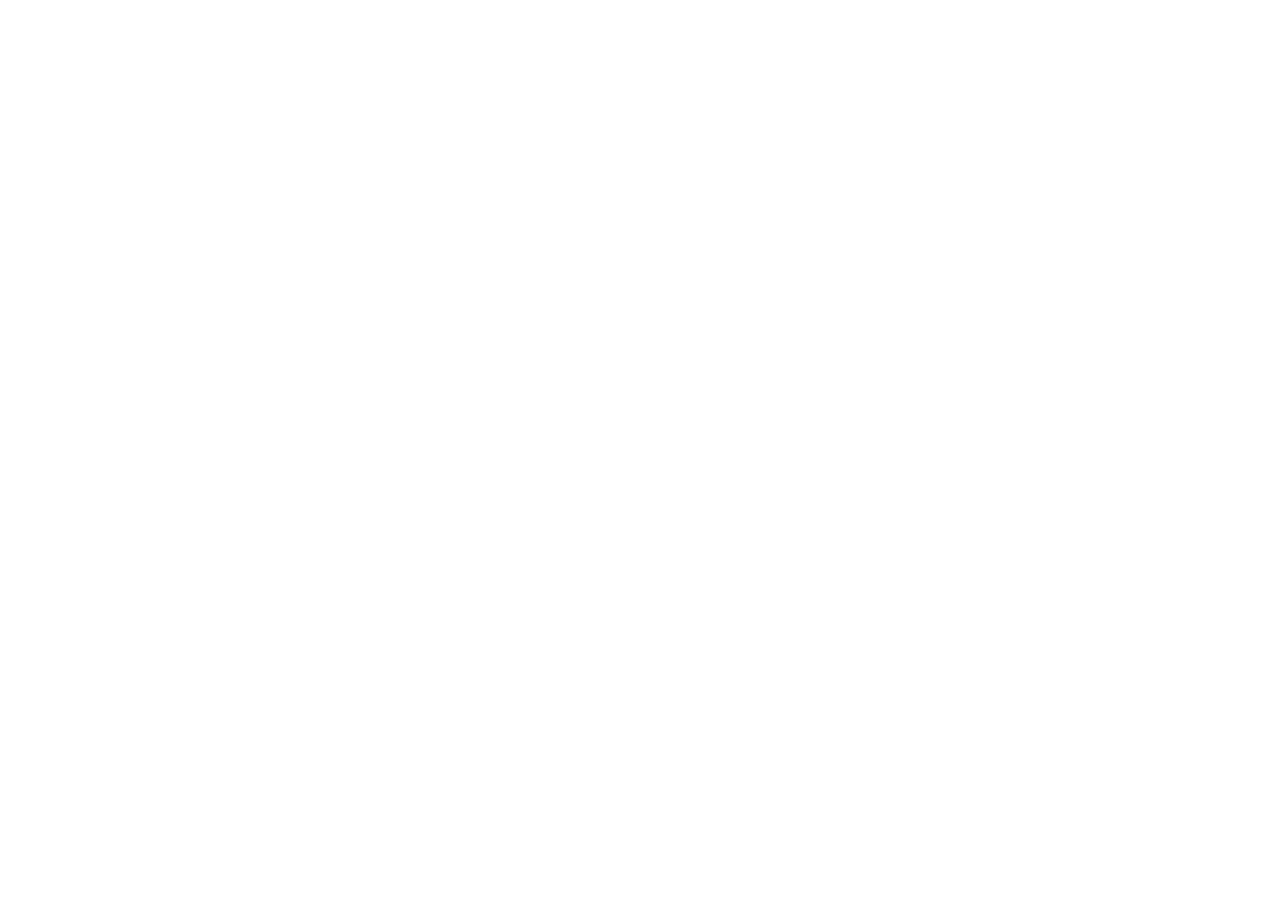
==== commit ce70ba76: "Redirect profile Pages to standalone Tokenz site" ====
--- a/index.html
+++ b/index.html
@@ -8,9 +8,19 @@
   <meta property="og:title" content="Tokenz · Pequeños logros, grandes sonrisas">
   <meta property="og:description" content="Un poquito de ilusión para las rutinas de cada día. Descubre Tokenz y prueba un tablero de ejemplo.">
   <meta property="og:type" content="website">
-  <meta property="og:url" content="https://carloscaceres86.github.io/">
-  <meta property="og:image" content="https://carloscaceres86.github.io/assets/mascot.png">
-  <link rel="canonical" href="https://carloscaceres86.github.io/">
+  <meta http-equiv="refresh" content="0;url=https://carloscaceres86.github.io/tokenz-site/">
+  <meta property="og:url" content="https://carloscaceres86.github.io/tokenz-site/">
+  <meta property="og:image" content="https://carloscaceres86.github.io/tokenz-site/assets/mascot.png">
+  <link rel="canonical" href="https://carloscaceres86.github.io/tokenz-site/">
+  <script>
+    (() => {
+      const path = window.location.pathname.replace(/\/index\.html$/, "/").replace(/^\/+/, "");
+      const target = new URL(path, "https://carloscaceres86.github.io/tokenz-site/");
+      target.search = window.location.search;
+      target.hash = window.location.hash;
+      window.location.replace(target.href);
+    })();
+  </script>
   <link rel="icon" type="image/png" href="assets/star.png">
   <link rel="preload" href="assets/fonts/nunito-extrabold.ttf" as="font" type="font/ttf" crossorigin>
   <link rel="stylesheet" href="styles.css">
@@ -36,7 +46,7 @@
         <p class="availability"><span aria-hidden="true"></span> Estamos preparando nuestra llegada a Google Play.</p>
       </div>
       <div class="hero-art" role="img" aria-label="Vista ilustrativa de un tablero Tokenz: Leo tiene 12 puntos y ha completado recoger sus juguetes.">
-        <div class="hero-blob"></div><span class="art-spark spark-one" aria-hidden="true">✦</span><span class="art-spark spark-two" aria-hidden="true">✧</span>
+        <div class="hero-backdrop" aria-hidden="true"><div class="hero-blob"></div></div><span class="art-spark spark-one" aria-hidden="true">✦</span><span class="art-spark spark-two" aria-hidden="true">✧</span>
         <div class="phone-preview" aria-hidden="true">
           <div class="phone-top"><span>9:41</span><span>● ● ▰</span></div>
           <div class="preview-heading"><img src="assets/avatar-leo.png" width="48" height="48" alt=""><div><small>¡Hola, Leo!</small><strong>Mi tablero</strong></div><span class="preview-menu">☰</span></div>
--- a/styles.css
+++ b/styles.css
@@ -1,18 +1,2143 @@
-@font-face{font-family:Nunito;src:url('assets/fonts/nunito-regular.ttf') format('truetype');font-weight:400;font-style:normal;font-display:swap}
-@font-face{font-family:Nunito;src:url('assets/fonts/nunito-bold.ttf') format('truetype');font-weight:700;font-style:normal;font-display:swap}
-@font-face{font-family:Nunito;src:url('assets/fonts/nunito-extrabold.ttf') format('truetype');font-weight:800;font-style:normal;font-display:swap}
-:root{--navy:#101a43;--secondary:#52607f;--teal:#19b8a3;--teal-dark:#087f73;--mint:#e8faf7;--lavender:#f1e9ff;--purple:#5425b7;--yellow:#ffc928;--background:#f8fbff;--border:#e4eaf2;--white:#fff;--peach:#fff2e9}
-*{box-sizing:border-box}html{scroll-behavior:smooth;scroll-padding-top:104px}body{margin:0;color:var(--navy);background:var(--background);font-family:Nunito,ui-rounded,system-ui,sans-serif;font-size:18px;line-height:1.65}button,a{-webkit-tap-highlight-color:transparent}button{font:inherit}button:disabled{cursor:default}a{color:inherit;text-decoration:none}a:hover{text-decoration:none}a:focus-visible,button:focus-visible,summary:focus-visible{outline:3px solid var(--purple);outline-offset:5px}img{display:block;max-width:100%;height:auto}h1,h2,h3,p{margin:0}h1,h2,h3{font-weight:800;line-height:1.12;letter-spacing:-.04em}h1{font-size:clamp(44px,5vw,72px)}h2{font-size:clamp(34px,3.6vw,49px)}h3{font-size:25px}p{color:var(--secondary)}[hidden]{display:none!important}.container{width:min(1184px,calc(100% - 64px));margin-inline:auto}.skip-link{position:fixed;z-index:20;top:8px;left:8px;padding:12px 20px;background:var(--white);transform:translateY(-180%);border:2px solid var(--purple);border-radius:12px}.skip-link:focus{transform:none}.eyebrow{font-size:12px;font-weight:800;letter-spacing:.16em;color:var(--teal-dark);line-height:1.5}
-.site-header{position:sticky;top:0;z-index:10;background:rgba(248,251,255,.96);border-bottom:1px solid rgba(228,234,242,.6)}.header-inner{min-height:100px;display:flex;align-items:center;justify-content:space-between;gap:24px}.brand{display:inline-flex;gap:7px;align-items:center;font-size:34px;font-weight:800;letter-spacing:-1.8px;line-height:1}.brand img{width:52px;height:52px;object-fit:contain;transform:scale(1.3)}.brand-dot{color:var(--teal)}.header-inner nav{display:flex;gap:36px;align-items:center;font-size:15px;font-weight:700}.header-inner nav a{padding-block:13px}.header-inner nav a:hover,.site-footer a:hover{color:var(--teal-dark)}.action{display:inline-flex;align-items:center;justify-content:center;gap:20px;min-height:56px;padding:14px 25px;background:var(--teal-dark);color:var(--white);border:1px solid var(--teal-dark);border-radius:18px;font-weight:800;font-size:16px;line-height:1.4;cursor:pointer;transition:background .15s,transform .15s}.action:hover{background:#06695f;transform:translateY(-2px)}.action-small{min-height:48px;padding:12px 20px;font-size:14px;gap:24px}.text-action{display:inline-flex;gap:16px;align-items:center;min-height:48px;font-size:16px;font-weight:800;color:var(--navy)}.text-action:hover{color:var(--teal-dark)}
-.hero{display:grid;grid-template-columns:1.12fr 1fr;align-items:center;gap:24px;padding-top:76px;padding-bottom:80px;min-height:712px}.hero-copy{position:relative;z-index:1}.hero .eyebrow{display:flex;gap:10px;align-items:center;margin-bottom:25px}.little-star{color:#b88705;font-size:23px;line-height:1}.hero h1{line-height:1.13;letter-spacing:-.055em}.underline-word{position:relative;color:var(--teal-dark);z-index:0;white-space:nowrap}.underline-word::after{content:'';position:absolute;bottom:5px;left:0;width:100%;height:15px;border-radius:45% 50%;background:#ffeaa4;z-index:-1;transform:rotate(-2deg)}.hero-description{font-size:18px;max-width:500px;margin-top:27px;line-height:1.75}.hero-actions{display:flex;align-items:center;gap:28px;flex-wrap:wrap;margin-top:30px}.availability{display:flex;align-items:center;gap:8px;font-size:12px;margin-top:21px;color:var(--secondary)}.availability>span{width:6px;height:6px;background:var(--teal-dark);border-radius:50%;flex:none}.hero-art{position:relative;min-height:566px;display:grid;place-items:center}.hero-blob{position:absolute;width:100%;height:89%;background:#eae8fd;border-radius:43% 53% 44% 49%;transform:rotate(-13deg);top:7%;left:1%}.phone-preview{width:310px;background:#fbfdff;border:8px solid var(--white);border-radius:39px;box-shadow:0 25px 50px #3033641a,0 0 0 1px #dce2f0;transform:rotate(6deg);position:relative;overflow:hidden;padding:15px 14px 0}.phone-top{display:flex;justify-content:space-between;font-weight:800;font-size:10px;margin:0 6px 20px}.preview-heading{display:flex;align-items:center;gap:10px}.preview-heading img{border-radius:50%}.preview-heading div{display:grid;gap:1px}.preview-heading small{font-size:10px;color:var(--secondary)}.preview-heading strong{font-size:19px;font-weight:800;line-height:1.25}.preview-menu{margin-left:auto;color:var(--teal-dark);font-size:17px}.preview-balance{background:var(--lavender);border-radius:21px;padding:15px 20px;display:flex;align-items:center;justify-content:space-between;margin-top:18px}.preview-balance>div{display:grid}.preview-balance span{font-size:11px;color:var(--purple)}.preview-balance strong{font-size:38px;line-height:1.2;color:var(--purple);letter-spacing:-2px}.preview-balance strong small{font-size:15px;letter-spacing:0}.preview-balance img{width:76px;transform:scale(1.3)}.preview-week{border:1px solid var(--border);border-radius:18px;background:var(--white);padding:13px 14px;margin-top:14px;font-size:10px}.preview-week>small{color:var(--secondary)}.week-days{display:flex;justify-content:space-between;margin-top:10px}.week-days span{display:grid;text-align:center;gap:5px;font-weight:700}.week-days b{color:#af7b00;font-size:17px}.week-days span:nth-child(n+5) b{color:#98a0b6}.preview-tabs{display:flex;gap:5px;font-size:11px;font-weight:800;margin-top:15px}.preview-tabs>span{padding:8px 12px;border-radius:12px 12px 0 0;background:var(--lavender);color:var(--secondary);flex:1;text-align:center}.preview-tabs>span:first-child{background:var(--mint);color:var(--teal-dark)}.preview-task{display:flex;align-items:center;gap:5px;padding:9px 8px;background:var(--white);border:1px solid var(--border);border-radius:16px;margin-top:10px}.preview-task img{width:53px;height:53px;flex:none}.preview-task>div{display:grid;gap:2px}.preview-task strong{font-size:11px;line-height:1.5}.preview-task small{font-size:9px;color:var(--secondary)}.preview-check{background:var(--teal-dark);color:#fff;width:23px;height:23px;border-radius:8px;text-align:center;font-size:14px;margin-left:auto;line-height:23px}.preview-points{font-size:12px;font-weight:800;background:var(--mint);color:var(--teal-dark);border-radius:9px;padding:5px 7px;margin-left:auto}.preview-clouds{display:flex;justify-content:space-around;font-size:21px;background:linear-gradient(transparent,#efedfd);margin:4px -14px 0;padding:10px 10px 11px}.preview-clouds span:first-child{color:#8cded6}.preview-clouds span:nth-child(2){color:#bd92e8}.preview-clouds span:last-child{color:#d29b1a}.floating-note{position:absolute;display:flex;gap:11px;align-items:center;background:#fff;border-radius:19px;padding:14px 19px;box-shadow:0 10px 35px #31354d12;left:-8px;bottom:74px;transform:rotate(-6deg);font-size:12px}.floating-note>div{display:grid;gap:2px}.floating-note strong{font-weight:800;font-size:14px}.floating-note div>span{color:var(--secondary);font-size:10px}.note-icon{background:var(--mint);color:var(--teal-dark);font-weight:800;width:33px;height:33px;border-radius:50%;display:grid;place-items:center}.floating-star{position:absolute;right:-4px;top:17px;width:123px;transform:rotate(12deg)}.art-spark{position:absolute;z-index:1}.spark-one{left:9%;top:34px;color:#cb93b3;font-size:37px;transform:rotate(-15deg)}.spark-two{right:2%;bottom:83px;font-size:46px;color:#8461c9}.art-caption{position:absolute;bottom:-5px;font-size:11px;letter-spacing:.02em;color:var(--secondary)}
-.promise-strip{background:var(--white);border-block:1px solid var(--border)}.promise-strip>.container{display:flex;justify-content:center;gap:90px;padding-block:24px;font-size:14px;font-weight:700;color:var(--secondary)}.promise-strip span{display:flex;gap:10px;align-items:center}.promise-strip span>span{color:var(--teal-dark);font-size:21px}.section{padding-block:104px}.section-intro{text-align:center;max-width:680px;margin:0 auto}.section-intro .eyebrow{margin-bottom:18px}.section-intro>p:last-child:not(.eyebrow){font-size:17px;margin:24px auto 0;max-width:570px}.steps-grid{display:grid;grid-template-columns:repeat(3,1fr);gap:24px;margin-top:51px}.step-card{position:relative;border-radius:30px;padding:30px 30px 35px}.step-mint{background:var(--mint)}.step-lavender{background:var(--lavender)}.step-peach{background:var(--peach)}.step-number{position:absolute;top:27px;left:29px;font-size:13px;font-weight:800;color:var(--secondary)}.step-card>img{margin:0 auto 13px;max-width:166px}.step-card h3{font-size:23px;line-height:1.2;letter-spacing:-.025em}.step-card p{font-size:15px;line-height:1.8;margin-top:16px}
-.demo-section{background:#eaf8f5;padding-block:83px}.demo-layout{display:grid;grid-template-columns:1fr 1.05fr;gap:90px;align-items:center}.demo-copy h2{font-size:54px;margin-top:20px}.demo-copy>p:not(.eyebrow){max-width:390px;margin-top:24px;font-size:17px}.demo-copy .demo-instruction{color:var(--teal-dark);font-size:15px!important;font-weight:800;display:flex;gap:12px;align-items:center}.demo-instruction>span{font-size:31px;line-height:1}.demo-note{display:flex;gap:15px;margin-top:38px;max-width:370px}.demo-note>span{color:var(--teal-dark);font-size:21px}.demo-note p{font-size:12px;line-height:1.8}.demo-board{border:1px solid #d4e7e2;border-radius:30px;background:var(--white);padding:28px;box-shadow:0 15px 35px #16473c0b}.demo-heading{display:flex;align-items:center;justify-content:space-between;gap:12px}.demo-person{display:flex;align-items:center;gap:12px}.demo-person img{border-radius:50%}.demo-person small{font-size:11px;color:var(--secondary)}.demo-person h3{font-size:24px;letter-spacing:-.03em}.points-badge{border:1px solid #d4c0f5;background:var(--lavender);color:var(--purple);border-radius:18px;padding:10px 19px;text-align:center;display:grid;min-width:98px}.points-badge small{font-size:10px}.points-badge strong{font-size:23px;line-height:1.3}.points-badge strong>span:last-child{font-size:12px}.demo-tabs{display:flex;gap:6px;margin-top:26px;border-bottom:1px solid var(--border)}.demo-tabs button{cursor:pointer;flex:1;background:#f4f6fa;border:1px solid transparent;border-bottom:0;border-radius:16px 16px 0 0;min-height:48px;color:var(--secondary);font-size:14px;font-weight:800;padding:12px}.demo-tabs button[aria-selected=true]{background:var(--mint);border-color:#80c9bd;color:var(--teal-dark)}[role=tabpanel]{margin-top:14px;min-height:270px}.norm-button{width:100%;display:flex;align-items:center;gap:7px;text-align:left;background:#fff;border:1px solid var(--border);border-radius:19px;padding:5px 9px;margin-top:10px;min-height:80px;cursor:pointer;transition:background .15s,border-color .15s}.norm-button:first-child{margin-top:0}.norm-button:hover{border-color:#84bfb5;background:#fcfefd}.norm-button[aria-pressed=true]{background:#f0fcf8;border-color:#8bcec3}.norm-button:disabled{opacity:.75}.norm-button img{width:66px;height:66px;flex:none}.norm-copy{display:grid;gap:4px}.norm-copy strong{font-size:14px;line-height:1.35;font-weight:800}.norm-copy small{font-size:11px;color:var(--secondary)}.norm-value{margin-left:auto;flex:none;background:var(--mint);border:1px solid #d2eee8;border-radius:12px;padding:6px 8px;font-size:12px;font-weight:800;color:var(--teal-dark)}.norm-button[aria-pressed=true] .norm-value{background:var(--teal-dark);color:#fff}.demo-bottom{padding-top:15px;text-align:center}.demo-bottom p{font-size:12px;min-height:20px}.reset-button{background:none;border:0;min-height:48px;padding:10px 5px;cursor:pointer;font-size:12px;font-weight:700;color:var(--teal-dark);text-decoration:underline;text-underline-offset:3px}.reset-button>span{display:inline-block;margin-left:5px;font-size:18px;vertical-align:middle}.reward-button{width:100%;min-height:230px;display:flex;flex-direction:column;align-items:center;gap:8px;border-radius:22px;background:#faf6ff;border:1px solid #e2d2f8;cursor:pointer;padding:18px}.reward-button>span{display:grid;gap:6px}.reward-button strong{font-size:16px;font-weight:800;color:var(--navy)}.reward-button small{color:var(--secondary);font-size:12px}.reward-button>b{font-size:12px;font-weight:800;color:var(--purple);padding:6px 13px;background:var(--lavender);border-radius:10px}.reward-button img{width:112px;height:112px}.noscript-note{font-size:12px}
-.family-section{display:grid;grid-template-columns:1fr 1.15fr;gap:98px;align-items:center;padding-bottom:115px}.family-art{background:#eaf5ff;border-radius:43% 47% 45% 50%;position:relative;max-width:420px;min-height:360px;display:grid;place-items:center}.family-art>img{width:350px;max-width:100%}.family-tag{position:absolute;bottom:16px;background:#fff;border:1px solid var(--border);box-shadow:0 8px 22px #101a4309;border-radius:14px;font-size:14px;font-weight:800;padding:11px 19px;transform:rotate(-5deg)}.family-section h2{margin-top:18px}.family-section p:not(.eyebrow){font-size:17px;margin-top:23px;max-width:490px}.family-section .small-copy{font-size:12px!important;line-height:1.8}.family-section .text-action{margin-top:12px}.faq-section{padding-bottom:100px}.faq-list{max-width:790px;margin:45px auto 0}.faq-list details{border-bottom:1px solid var(--border);padding-block:7px}.faq-list summary{list-style:none;cursor:pointer;font-size:18px;font-weight:800;display:flex;align-items:center;justify-content:space-between;gap:20px;min-height:68px;padding:10px 0}.faq-list summary::-webkit-details-marker{display:none}.faq-list summary>span{background:var(--mint);color:var(--teal-dark);border-radius:50%;width:30px;height:30px;line-height:30px;text-align:center;flex:none;font-size:23px;font-weight:400}.faq-list details[open] summary>span{transform:rotate(45deg)}.faq-list details>p{font-size:15px;line-height:1.85;padding:0 48px 22px 0}.faq-list details a{color:var(--teal-dark);text-decoration:underline}.closing-section{background:#eeeafa;padding:50px 0}.closing-inner{display:flex;align-items:center;justify-content:space-between;gap:50px;max-width:945px}.closing-inner h2{margin-top:16px;font-size:44px}.closing-inner p:not(.eyebrow){font-size:16px;margin-top:20px}.closing-inner .action{margin-top:25px}.closing-inner>img{width:265px}.site-footer{display:flex;flex-wrap:wrap;align-items:center;gap:25px;padding-block:38px}.site-footer .brand{font-size:28px}.site-footer>p{font-size:12px}.site-footer nav{margin-left:auto;display:flex;gap:25px;font-size:12px;font-weight:700}.site-footer small{width:100%;font-size:11px;color:var(--secondary);border-top:1px solid var(--border);padding-top:20px}
-dialog{border:1px solid var(--border);border-radius:30px;padding:0;max-width:min(430px,calc(100% - 32px));width:100%;color:var(--navy);background:#fff;box-shadow:0 25px 90px #101a4333}dialog::backdrop{background:#101a438c}.dialog-content{padding:26px;text-align:center}.dialog-content>img{margin:0 auto}.dialog-content h2{font-size:28px;line-height:1.2;margin-top:9px}.dialog-content p{font-size:15px;margin-top:18px}.dialog-actions{display:grid;gap:10px;margin-top:24px}.secondary-action{min-height:50px;border:1px solid #ccd9df;border-radius:18px;background:#fff;color:var(--teal-dark);font-weight:800;font-size:15px;cursor:pointer}.secondary-action:hover{background:var(--mint)}
-.document-main{max-width:790px;margin:0 auto;padding:70px 0 90px}.document-main h1{font-size:48px;margin-top:18px}.document-lead{font-size:18px;margin-top:24px}.document-main h2{font-size:25px;margin-top:40px;letter-spacing:-.02em;line-height:1.3}.document-main p,.document-main ul{font-size:16px;line-height:1.9;margin-top:15px;color:var(--secondary)}.document-main li{margin-top:8px}.document-main a:not(.action){color:var(--teal-dark);text-decoration:underline;text-underline-offset:3px}.document-notice{border-left:4px solid var(--teal-dark);background:var(--mint);border-radius:0 18px 18px 0;padding:18px 24px;margin-top:30px}.document-notice p{margin-top:0}.document-main .action{margin-top:35px}.document-main .eyebrow{font-size:12px;letter-spacing:.15em;color:var(--teal-dark)}
-@media(min-width:1450px){.hero{padding-top:88px;padding-bottom:90px}.hero-art{min-height:590px}.phone-preview{width:327px}.preview-task strong{font-size:12px}}
-@media(max-width:1050px){.header-inner nav{gap:23px}.hero{gap:25px}.hero-description{font-size:17px}.desktop-break{display:none}.hero-actions{gap:17px}.hero-art{min-height:525px}.phone-preview{width:282px}.floating-note{left:-15px;bottom:48px;padding:12px 14px}.floating-star{right:-5px;width:95px}.preview-task img{width:43px;height:43px}.preview-task strong{font-size:10px}.preview-task small{font-size:8px}.spark-one{left:0}.demo-layout{gap:45px}.steps-grid{gap:17px}.step-card{padding:27px 23px}.step-card h3{font-size:21px}.family-section{gap:50px}}
-@media(max-width:800px){.container{width:calc(100% - 40px)}.header-inner{min-height:86px;gap:15px}.brand{font-size:29px}.brand img{width:43px;height:43px}.header-inner nav{gap:16px;font-size:13px}.header-inner .action-small{padding:10px 16px;gap:12px;font-size:13px}.hero{padding-top:58px;padding-bottom:58px;grid-template-columns:1.05fr 1fr;gap:14px}.hero h1{font-size:44px}.hero .eyebrow{font-size:10px}.hero-description{font-size:15px}.hero-actions{flex-direction:column;align-items:flex-start;gap:9px}.hero-actions .action{font-size:14px;padding:14px 17px;gap:13px}.hero-art{min-height:495px}.phone-preview{width:252px;padding:14px 11px 0;border-width:6px}.preview-balance{padding:13px 14px}.preview-balance strong{font-size:32px}.preview-balance img{width:61px}.preview-task{padding:6px 4px}.preview-task strong{font-size:9px}.preview-task small{font-size:8px}.preview-task img{width:40px;height:40px}.preview-tabs{font-size:9px}.preview-tabs>span{padding:8px}.floating-note{font-size:10px;left:-9px;bottom:40px;gap:8px;padding:11px}.floating-note strong{font-size:12px}.floating-note div>span{font-size:9px}.note-icon{width:27px;height:27px}.floating-star{top:18px;width:85px}.art-caption{font-size:9px}.availability{font-size:10px;max-width:280px}.promise-strip>.container{gap:32px;font-size:12px;padding-block:20px}.section{padding-block:76px}.steps-grid{gap:12px}.step-card{padding:25px 18px 28px}.step-card h3{font-size:20px}.step-card p{font-size:13px}.step-card>img{width:140px}.step-number{left:20px}.demo-layout{gap:30px;grid-template-columns:.85fr 1.15fr}.demo-board{padding:20px}.demo-copy h2{font-size:45px}.demo-copy>p:not(.eyebrow){font-size:15px}.norm-copy strong{font-size:12px}.norm-button img{width:52px;height:52px}.norm-button{min-height:80px;gap:4px}.norm-value{font-size:10px;padding:5px}.demo-person img{width:43px;height:43px}.demo-person{gap:8px}.demo-person small{font-size:9px}.points-badge{padding:9px 13px;min-width:82px}.family-section{gap:35px}.family-art{min-height:280px}.family-tag{font-size:12px;bottom:8px;padding:10px 16px}.family-section p:not(.eyebrow){font-size:15px}.closing-inner h2{font-size:36px}.closing-inner>img{width:210px}.site-footer{gap:18px}.site-footer nav{gap:17px}}
-@media(max-width:640px){html{scroll-padding-top:127px}.header-inner{flex-wrap:wrap;min-height:116px;padding-block:14px;gap:9px}.header-inner .brand{order:0}.header-inner>.action{order:1;margin-left:auto;min-height:44px}.header-inner nav{order:2;width:100%;justify-content:space-between;gap:15px}.header-inner nav a{padding-block:3px;min-height:30px}.hero{display:flex;flex-direction:column;gap:10px;padding-top:40px;padding-bottom:42px;min-height:auto}.hero-copy{width:100%;text-align:center}.hero .eyebrow{justify-content:center;margin-bottom:20px;font-size:10px}.hero h1{font-size:clamp(40px,9vw,55px);letter-spacing:-.055em}.hero-description{font-size:16px;max-width:440px;margin:21px auto 0}.hero-actions{flex-direction:row;align-items:center;justify-content:center;margin-top:25px;gap:10px 21px}.hero-actions .action{font-size:14px}.hero-actions .text-action{font-size:13px}.availability{justify-content:center;max-width:none;font-size:10px;margin-top:15px}.hero-art{width:min(375px,100%);min-height:505px;margin-top:17px}.hero-blob{height:84%;top:9%;width:100%}.phone-preview{width:269px;border-width:7px;transform:rotate(5deg)}.preview-task img{width:46px;height:46px}.preview-task strong{font-size:10px}.preview-task small{font-size:9px}.preview-tabs{font-size:10px}.floating-star{right:0;top:16px;width:101px}.floating-note{left:-2px;bottom:50px;padding:13px 16px;gap:10px}.floating-note strong{font-size:13px}.floating-note div>span{font-size:10px}.note-icon{width:31px;height:31px}.art-caption{font-size:10px;bottom:0}.spark-one{font-size:30px;top:23px;left:0}.spark-two{right:2px;bottom:105px;font-size:39px}.promise-strip>.container{justify-content:space-between;gap:7px;padding-block:17px;font-size:10px}.promise-strip span{gap:5px}.promise-strip span>span{font-size:17px}.section{padding-block:65px}.section-intro h2{font-size:32px}.section-intro>p:last-child:not(.eyebrow){font-size:15px;margin-top:20px}.eyebrow{font-size:10px;letter-spacing:.12em}.steps-grid{grid-template-columns:1fr;gap:16px;margin-top:31px}.step-card{padding:26px 25px 28px;display:grid;grid-template-columns:106px 1fr;column-gap:20px;align-items:center}.step-card>img{grid-column:1;grid-row:1 / span 2;width:106px;margin:0}.step-card h3{grid-column:2;font-size:20px;align-self:end;letter-spacing:-.025em}.step-card p{grid-column:2;font-size:13px;margin-top:9px;line-height:1.75;align-self:start}.step-number{top:12px;left:20px;font-size:10px}.demo-section{padding-block:58px}.demo-layout{grid-template-columns:1fr;gap:30px}.demo-copy h2{font-size:42px;margin-top:16px}.demo-copy h2 br{display:none}.demo-copy>p:not(.eyebrow){font-size:16px;max-width:none;margin-top:18px}.demo-instruction{margin-top:13px!important}.demo-note{max-width:none;margin-top:18px;gap:12px}.demo-note p{font-size:11px}.demo-board{padding:23px 18px 15px;border-radius:24px}.demo-person img{width:49px;height:49px}.demo-person small{font-size:10px}.points-badge{padding:9px 17px;min-width:93px}.norm-copy strong{font-size:13px}.norm-button img{width:61px;height:61px}.norm-button{gap:5px}.norm-value{font-size:11px;padding:6px}.demo-tabs{margin-top:21px}.demo-tabs button{font-size:13px}[role=tabpanel]{min-height:270px}.family-section{display:flex;flex-direction:column-reverse;gap:35px;padding-bottom:64px}.family-section>div:last-child{width:100%}.family-section h2{font-size:34px}.family-section p:not(.eyebrow){font-size:16px}.family-art{width:100%;max-width:340px;min-height:300px}.family-art>img{width:305px}.family-tag{font-size:12px}.faq-section{padding-bottom:60px}.faq-list{margin-top:29px}.faq-list summary{font-size:15px;min-height:65px;gap:16px}.faq-list details>p{font-size:14px;padding:0 10px 21px 0}.closing-section{padding-block:48px}.closing-inner{flex-direction:column;gap:18px;text-align:center}.closing-inner h2{font-size:36px}.closing-inner p:not(.eyebrow){font-size:14px}.closing-inner .action{font-size:14px;padding:14px 18px;gap:15px}.closing-inner>img{width:200px}.site-footer{padding-block:31px;gap:14px}.site-footer>p{font-size:11px}.site-footer nav{width:100%;margin-left:0;gap:25px;padding-top:8px}.site-footer small{font-size:10px;margin-top:4px}.document-main{padding:45px 0 65px}.document-main h1{font-size:38px}.document-main p,.document-main ul{font-size:15px}.document-notice{padding:17px 20px}}
-@media(max-width:360px){.container{width:calc(100% - 32px)}.hero h1{font-size:37px}.hero-art{width:100%;min-height:489px}.phone-preview{width:242px}.floating-star{width:82px;right:-3px}.floating-note{left:-3px;padding:11px}.floating-note div>span{font-size:9px}.art-caption{font-size:9px}.step-card{padding:24px 18px;grid-template-columns:82px 1fr;gap:12px}.step-card>img{width:82px}.step-card h3{font-size:18px}.step-card p{font-size:12px}.norm-button img{width:50px;height:50px}.norm-copy strong{font-size:11px}.norm-value{font-size:10px;padding:6px 5px}.demo-board{padding:20px 13px 13px}.demo-person img{width:42px;height:42px}.demo-person h3{font-size:22px}.points-badge{min-width:79px;padding:8px 12px}.promise-strip>.container{font-size:9px;gap:3px}.promise-strip span{gap:4px}.hero-actions .text-action{font-size:12px}}
-@media(prefers-reduced-motion:reduce){html{scroll-behavior:auto}*,*::before,*::after{transition:none!important;animation:none!important}.action:hover{transform:none}}
+@font-face {
+  font-family:Nunito;
+  src:url('assets/fonts/nunito-regular.ttf') format('truetype');
+  font-weight:400;
+  font-style:normal;
+  font-display:swap
+}
+
+@font-face {
+  font-family:Nunito;
+  src:url('assets/fonts/nunito-bold.ttf') format('truetype');
+  font-weight:700;
+  font-style:normal;
+  font-display:swap
+}
+
+@font-face {
+  font-family:Nunito;
+  src:url('assets/fonts/nunito-extrabold.ttf') format('truetype');
+  font-weight:800;
+  font-style:normal;
+  font-display:swap
+}
+
+:root {
+  --navy:#101a43;
+  --secondary:#52607f;
+  --teal:#19b8a3;
+  --teal-dark:#087f73;
+  --mint:#e8faf7;
+  --lavender:#f1e9ff;
+  --purple:#5425b7;
+  --yellow:#ffc928;
+  --background:#f8fbff;
+  --border:#e4eaf2;
+  --white:#fff;
+  --peach:#fff2e9
+}
+
+* {
+  box-sizing:border-box
+}
+
+html {
+  scroll-behavior:smooth;
+  scroll-padding-top:104px
+}
+
+body {
+  margin:0;
+  color:var(--navy);
+  background:var(--background);
+  font-family:Nunito,ui-rounded,system-ui,sans-serif;
+  font-size:18px;
+  line-height:1.65
+}
+
+button,a {
+  -webkit-tap-highlight-color:transparent
+}
+
+button {
+  font:inherit
+}
+
+button:disabled {
+  cursor:default
+}
+
+a {
+  color:inherit;
+  text-decoration:none
+}
+
+a:hover {
+  text-decoration:none
+}
+
+a:focus-visible,button:focus-visible,summary:focus-visible {
+  outline:3px solid var(--purple);
+  outline-offset:5px
+}
+
+img {
+  display:block;
+  max-width:100%;
+  height:auto
+}
+
+h1,h2,h3,p {
+  margin:0
+}
+
+h1,h2,h3 {
+  font-weight:800;
+  line-height:1.12;
+  letter-spacing:-.04em
+}
+
+h1 {
+  font-size:clamp(44px,5vw,72px)
+}
+
+h2 {
+  font-size:clamp(34px,3.6vw,49px)
+}
+
+h3 {
+  font-size:25px
+}
+
+p {
+  color:var(--secondary)
+}
+
+[hidden] {
+  display:none!important
+}
+
+.container {
+  width:min(1184px,calc(100% - 64px));
+  margin-inline:auto
+}
+
+.skip-link {
+  position:fixed;
+  z-index:20;
+  top:8px;
+  left:8px;
+  padding:12px 20px;
+  background:var(--white);
+  transform:translateY(-180%);
+  border:2px solid var(--purple);
+  border-radius:12px
+}
+
+.skip-link:focus {
+  transform:none
+}
+
+.eyebrow {
+  font-size:12px;
+  font-weight:800;
+  letter-spacing:.16em;
+  color:var(--teal-dark);
+  line-height:1.5
+}
+
+.site-header {
+  position:sticky;
+  top:0;
+  z-index:10;
+  background:rgba(248,251,255,.96);
+  border-bottom:1px solid rgba(228,234,242,.6)
+}
+
+.header-inner {
+  min-height:100px;
+  display:flex;
+  align-items:center;
+  justify-content:space-between;
+  gap:24px
+}
+
+.brand {
+  display:inline-flex;
+  gap:7px;
+  align-items:center;
+  font-size:34px;
+  font-weight:800;
+  letter-spacing:-1.8px;
+  line-height:1
+}
+
+.brand img {
+  width:52px;
+  height:52px;
+  object-fit:contain;
+  transform:scale(1.3)
+}
+
+.brand-dot {
+  color:var(--teal)
+}
+
+.header-inner nav {
+  display:flex;
+  gap:36px;
+  align-items:center;
+  font-size:15px;
+  font-weight:700
+}
+
+.header-inner nav a {
+  display:inline-flex;
+  align-items:center;
+  min-height:48px;
+  padding-block:13px
+}
+
+.header-inner nav a:hover,.site-footer a:hover {
+  color:var(--teal-dark)
+}
+
+.action {
+  display:inline-flex;
+  align-items:center;
+  justify-content:center;
+  gap:20px;
+  min-height:56px;
+  padding:14px 25px;
+  background:var(--teal-dark);
+  color:var(--white);
+  border:1px solid var(--teal-dark);
+  border-radius:18px;
+  font-weight:800;
+  font-size:16px;
+  line-height:1.4;
+  cursor:pointer;
+  transition:background .15s,transform .15s
+}
+
+.action:hover {
+  background:#06695f;
+  transform:translateY(-2px)
+}
+
+.action-small {
+  min-height:48px;
+  padding:12px 20px;
+  font-size:14px;
+  gap:24px
+}
+
+.text-action {
+  display:inline-flex;
+  gap:16px;
+  align-items:center;
+  min-height:48px;
+  font-size:16px;
+  font-weight:800;
+  color:var(--navy)
+}
+
+.text-action:hover {
+  color:var(--teal-dark)
+}
+
+.hero {
+  display:grid;
+  grid-template-columns:1.12fr 1fr;
+  align-items:center;
+  gap:24px;
+  padding-top:76px;
+  padding-bottom:80px;
+  min-height:712px
+}
+
+.hero-copy {
+  position:relative;
+  z-index:1
+}
+
+.hero .eyebrow {
+  display:flex;
+  gap:10px;
+  align-items:center;
+  margin-bottom:25px
+}
+
+.little-star {
+  color:#b88705;
+  font-size:23px;
+  line-height:1
+}
+
+.hero h1 {
+  line-height:1.13;
+  letter-spacing:-.055em
+}
+
+.underline-word {
+  position:relative;
+  color:var(--teal-dark);
+  z-index:0;
+  white-space:nowrap
+}
+
+.underline-word::after {
+  content:'';
+  position:absolute;
+  bottom:5px;
+  left:0;
+  width:100%;
+  height:15px;
+  border-radius:45% 50%;
+  background:#ffeaa4;
+  z-index:-1;
+  transform:rotate(-2deg)
+}
+
+.hero-description {
+  font-size:18px;
+  max-width:500px;
+  margin-top:27px;
+  line-height:1.75
+}
+
+.hero-actions {
+  display:flex;
+  align-items:center;
+  gap:28px;
+  flex-wrap:wrap;
+  margin-top:30px
+}
+
+.availability {
+  display:flex;
+  align-items:center;
+  gap:8px;
+  font-size:12px;
+  margin-top:21px;
+  color:var(--secondary)
+}
+
+.availability>span {
+  width:6px;
+  height:6px;
+  background:var(--teal-dark);
+  border-radius:50%;
+  flex:none
+}
+
+.hero-art {
+  position:relative;
+  min-height:566px;
+  display:grid;
+  place-items:center
+}
+
+.hero-backdrop {
+  position:absolute;
+  inset:0;
+  overflow:clip;
+}
+
+.hero-blob {
+  position:absolute;
+  width:83%;
+  height:80%;
+  background:#eae8fd;
+  border-radius:43% 53% 44% 49%;
+  transform:rotate(-8deg);
+  top:11%;
+  left:9%
+}
+
+.phone-preview {
+  width:310px;
+  background:#fbfdff;
+  border:8px solid var(--white);
+  border-radius:39px;
+  box-shadow:0 25px 50px #3033641a,0 0 0 1px #dce2f0;
+  transform:rotate(6deg);
+  position:relative;
+  overflow:hidden;
+  padding:15px 14px 0
+}
+
+.phone-top {
+  display:flex;
+  justify-content:space-between;
+  font-weight:800;
+  font-size:10px;
+  margin:0 6px 20px
+}
+
+.preview-heading {
+  display:flex;
+  align-items:center;
+  gap:10px
+}
+
+.preview-heading img {
+  border-radius:50%
+}
+
+.preview-heading div {
+  display:grid;
+  gap:1px
+}
+
+.preview-heading small {
+  font-size:10px;
+  color:var(--secondary)
+}
+
+.preview-heading strong {
+  font-size:19px;
+  font-weight:800;
+  line-height:1.25
+}
+
+.preview-menu {
+  margin-left:auto;
+  color:var(--teal-dark);
+  font-size:17px
+}
+
+.preview-balance {
+  background:var(--lavender);
+  border-radius:21px;
+  padding:15px 20px;
+  display:flex;
+  align-items:center;
+  justify-content:space-between;
+  margin-top:18px
+}
+
+.preview-balance>div {
+  display:grid
+}
+
+.preview-balance span {
+  font-size:11px;
+  color:var(--purple)
+}
+
+.preview-balance strong {
+  font-size:38px;
+  line-height:1.2;
+  color:var(--purple);
+  letter-spacing:-2px
+}
+
+.preview-balance strong small {
+  font-size:15px;
+  letter-spacing:0
+}
+
+.preview-balance img {
+  width:76px;
+  transform:scale(1.3)
+}
+
+.preview-week {
+  border:1px solid var(--border);
+  border-radius:18px;
+  background:var(--white);
+  padding:13px 14px;
+  margin-top:14px;
+  font-size:10px
+}
+
+.preview-week>small {
+  color:var(--secondary)
+}
+
+.week-days {
+  display:flex;
+  justify-content:space-between;
+  margin-top:10px
+}
+
+.week-days span {
+  display:grid;
+  text-align:center;
+  gap:5px;
+  font-weight:700
+}
+
+.week-days b {
+  color:#af7b00;
+  font-size:17px
+}
+
+.week-days span:nth-child(n+5) b {
+  color:#98a0b6
+}
+
+.preview-tabs {
+  display:flex;
+  gap:5px;
+  font-size:11px;
+  font-weight:800;
+  margin-top:15px
+}
+
+.preview-tabs>span {
+  padding:8px 12px;
+  border-radius:12px 12px 0 0;
+  background:var(--lavender);
+  color:var(--secondary);
+  flex:1;
+  text-align:center
+}
+
+.preview-tabs>span:first-child {
+  background:var(--mint);
+  color:var(--teal-dark)
+}
+
+.preview-task {
+  display:flex;
+  align-items:center;
+  gap:5px;
+  padding:9px 8px;
+  background:var(--white);
+  border:1px solid var(--border);
+  border-radius:16px;
+  margin-top:10px
+}
+
+.preview-task img {
+  width:53px;
+  height:53px;
+  flex:none
+}
+
+.preview-task>div {
+  display:grid;
+  gap:2px
+}
+
+.preview-task strong {
+  font-size:11px;
+  line-height:1.5
+}
+
+.preview-task small {
+  font-size:9px;
+  color:var(--secondary)
+}
+
+.preview-check {
+  background:var(--teal-dark);
+  color:#fff;
+  width:23px;
+  height:23px;
+  border-radius:8px;
+  text-align:center;
+  font-size:14px;
+  margin-left:auto;
+  line-height:23px
+}
+
+.preview-points {
+  font-size:12px;
+  font-weight:800;
+  background:var(--mint);
+  color:var(--teal-dark);
+  border-radius:9px;
+  padding:5px 7px;
+  margin-left:auto
+}
+
+.preview-clouds {
+  display:flex;
+  justify-content:space-around;
+  font-size:21px;
+  background:linear-gradient(transparent,#efedfd);
+  margin:4px -14px 0;
+  padding:10px 10px 11px
+}
+
+.preview-clouds span:first-child {
+  color:#8cded6
+}
+
+.preview-clouds span:nth-child(2) {
+  color:#bd92e8
+}
+
+.preview-clouds span:last-child {
+  color:#d29b1a
+}
+
+.floating-note {
+  position:absolute;
+  display:flex;
+  gap:11px;
+  align-items:center;
+  background:#fff;
+  border-radius:19px;
+  padding:14px 19px;
+  box-shadow:0 10px 35px #31354d12;
+  left:-8px;
+  bottom:74px;
+  transform:rotate(-6deg);
+  font-size:12px
+}
+
+.floating-note>div {
+  display:grid;
+  gap:2px
+}
+
+.floating-note strong {
+  font-weight:800;
+  font-size:14px
+}
+
+.floating-note div>span {
+  color:var(--secondary);
+  font-size:10px
+}
+
+.note-icon {
+  background:var(--mint);
+  color:var(--teal-dark);
+  font-weight:800;
+  width:33px;
+  height:33px;
+  border-radius:50%;
+  display:grid;
+  place-items:center
+}
+
+.floating-star {
+  position:absolute;
+  right:-4px;
+  top:17px;
+  width:123px;
+  transform:rotate(12deg)
+}
+
+.art-spark {
+  position:absolute;
+  z-index:1
+}
+
+.spark-one {
+  left:9%;
+  top:34px;
+  color:#cb93b3;
+  font-size:37px;
+  transform:rotate(-15deg)
+}
+
+.spark-two {
+  right:2%;
+  bottom:83px;
+  font-size:46px;
+  color:#8461c9
+}
+
+.art-caption {
+  position:absolute;
+  bottom:-25px;
+  font-size:11px;
+  letter-spacing:.02em;
+  color:var(--secondary)
+}
+
+.promise-strip {
+  background:var(--white);
+  border-block:1px solid var(--border)
+}
+
+.promise-strip>.container {
+  display:flex;
+  justify-content:center;
+  gap:90px;
+  padding-block:24px;
+  font-size:14px;
+  font-weight:700;
+  color:var(--secondary)
+}
+
+.promise-strip span {
+  display:flex;
+  gap:10px;
+  align-items:center
+}
+
+.promise-strip span>span {
+  color:var(--teal-dark);
+  font-size:21px
+}
+
+.section {
+  padding-block:104px
+}
+
+.section-intro {
+  text-align:center;
+  max-width:680px;
+  margin:0 auto
+}
+
+.section-intro .eyebrow {
+  margin-bottom:18px
+}
+
+.section-intro>p:last-child:not(.eyebrow) {
+  font-size:17px;
+  margin:24px auto 0;
+  max-width:570px
+}
+
+.steps-grid {
+  display:grid;
+  grid-template-columns:repeat(3,1fr);
+  gap:24px;
+  margin-top:51px
+}
+
+.step-card {
+  position:relative;
+  border-radius:30px;
+  padding:30px 30px 35px
+}
+
+.step-mint {
+  background:var(--mint)
+}
+
+.step-lavender {
+  background:var(--lavender)
+}
+
+.step-peach {
+  background:var(--peach)
+}
+
+.step-number {
+  position:absolute;
+  top:27px;
+  left:29px;
+  font-size:13px;
+  font-weight:800;
+  color:var(--secondary)
+}
+
+.step-card>img {
+  margin:0 auto 13px;
+  max-width:166px
+}
+
+.step-card h3 {
+  font-size:23px;
+  line-height:1.2;
+  letter-spacing:-.025em
+}
+
+.step-card p {
+  font-size:15px;
+  line-height:1.8;
+  margin-top:16px
+}
+
+.demo-section {
+  background:#eaf8f5;
+  padding-block:83px
+}
+
+.demo-layout {
+  display:grid;
+  grid-template-columns:1fr 1.05fr;
+  gap:90px;
+  align-items:center
+}
+
+.demo-copy h2 {
+  font-size:54px;
+  margin-top:20px
+}
+
+.demo-copy>p:not(.eyebrow) {
+  max-width:390px;
+  margin-top:24px;
+  font-size:17px
+}
+
+.demo-copy .demo-instruction {
+  color:var(--teal-dark);
+  font-size:15px!important;
+  font-weight:800;
+  display:flex;
+  gap:12px;
+  align-items:center
+}
+
+.demo-instruction>span {
+  font-size:31px;
+  line-height:1
+}
+
+.demo-note {
+  display:flex;
+  gap:15px;
+  margin-top:38px;
+  max-width:370px
+}
+
+.demo-note>span {
+  color:var(--teal-dark);
+  font-size:21px
+}
+
+.demo-note p {
+  font-size:12px;
+  line-height:1.8
+}
+
+.demo-board {
+  border:1px solid #d4e7e2;
+  border-radius:30px;
+  background:var(--white);
+  padding:28px;
+  box-shadow:0 15px 35px #16473c0b
+}
+
+.demo-heading {
+  display:flex;
+  align-items:center;
+  justify-content:space-between;
+  gap:12px
+}
+
+.demo-person {
+  display:flex;
+  align-items:center;
+  gap:12px
+}
+
+.demo-person img {
+  border-radius:50%
+}
+
+.demo-person small {
+  font-size:11px;
+  color:var(--secondary)
+}
+
+.demo-person h3 {
+  font-size:24px;
+  letter-spacing:-.03em
+}
+
+.points-badge {
+  border:1px solid #d4c0f5;
+  background:var(--lavender);
+  color:var(--purple);
+  border-radius:18px;
+  padding:10px 19px;
+  text-align:center;
+  display:grid;
+  min-width:98px
+}
+
+.points-badge small {
+  font-size:10px
+}
+
+.points-badge strong {
+  font-size:23px;
+  line-height:1.3
+}
+
+.points-badge strong>span:last-child {
+  font-size:12px
+}
+
+.demo-tabs {
+  display:flex;
+  gap:6px;
+  margin-top:26px;
+  border-bottom:1px solid var(--border)
+}
+
+.demo-tabs button {
+  cursor:pointer;
+  flex:1;
+  background:#f4f6fa;
+  border:1px solid transparent;
+  border-bottom:0;
+  border-radius:16px 16px 0 0;
+  min-height:48px;
+  color:var(--secondary);
+  font-size:14px;
+  font-weight:800;
+  padding:12px
+}
+
+.demo-tabs button[aria-selected=true] {
+  background:var(--mint);
+  border-color:#80c9bd;
+  color:var(--teal-dark)
+}
+
+[role=tabpanel] {
+  margin-top:14px;
+  min-height:270px
+}
+
+.norm-button {
+  width:100%;
+  display:flex;
+  align-items:center;
+  gap:7px;
+  text-align:left;
+  background:#fff;
+  border:1px solid var(--border);
+  border-radius:19px;
+  padding:5px 9px;
+  margin-top:10px;
+  min-height:80px;
+  cursor:pointer;
+  transition:background .15s,border-color .15s
+}
+
+.norm-button:first-child {
+  margin-top:0
+}
+
+.norm-button:hover {
+  border-color:#84bfb5;
+  background:#fcfefd
+}
+
+.norm-button[aria-pressed=true] {
+  background:#f0fcf8;
+  border-color:#8bcec3
+}
+
+.norm-button:disabled {
+  opacity:.75
+}
+
+.norm-button img {
+  width:66px;
+  height:66px;
+  flex:none
+}
+
+.norm-copy {
+  display:grid;
+  gap:4px
+}
+
+.norm-copy strong {
+  font-size:14px;
+  line-height:1.35;
+  font-weight:800
+}
+
+.norm-copy small {
+  font-size:11px;
+  color:var(--secondary)
+}
+
+.norm-value {
+  margin-left:auto;
+  flex:none;
+  background:var(--mint);
+  border:1px solid #d2eee8;
+  border-radius:12px;
+  padding:6px 8px;
+  font-size:12px;
+  font-weight:800;
+  color:var(--teal-dark)
+}
+
+.norm-button[aria-pressed=true] .norm-value {
+  background:var(--teal-dark);
+  color:#fff
+}
+
+.demo-bottom {
+  padding-top:15px;
+  text-align:center
+}
+
+.demo-bottom p {
+  font-size:12px;
+  min-height:20px
+}
+
+.reset-button {
+  background:none;
+  border:0;
+  min-height:48px;
+  padding:10px 5px;
+  cursor:pointer;
+  font-size:12px;
+  font-weight:700;
+  color:var(--teal-dark);
+  text-decoration:underline;
+  text-underline-offset:3px
+}
+
+.reset-button>span {
+  display:inline-block;
+  margin-left:5px;
+  font-size:18px;
+  vertical-align:middle
+}
+
+.reward-button {
+  width:100%;
+  min-height:230px;
+  display:flex;
+  flex-direction:column;
+  align-items:center;
+  gap:8px;
+  border-radius:22px;
+  background:#faf6ff;
+  border:1px solid #e2d2f8;
+  cursor:pointer;
+  padding:18px
+}
+
+.reward-button>span {
+  display:grid;
+  gap:6px
+}
+
+.reward-button strong {
+  font-size:16px;
+  font-weight:800;
+  color:var(--navy)
+}
+
+.reward-button small {
+  color:var(--secondary);
+  font-size:12px
+}
+
+.reward-button>b {
+  font-size:12px;
+  font-weight:800;
+  color:var(--purple);
+  padding:6px 13px;
+  background:var(--lavender);
+  border-radius:10px
+}
+
+.reward-button img {
+  width:112px;
+  height:112px
+}
+
+.noscript-note {
+  font-size:12px
+}
+
+.family-section {
+  display:grid;
+  grid-template-columns:1fr 1.15fr;
+  gap:98px;
+  align-items:center;
+  padding-bottom:115px
+}
+
+.family-art {
+  background:#eaf5ff;
+  border-radius:43% 47% 45% 50%;
+  position:relative;
+  max-width:420px;
+  min-height:360px;
+  display:grid;
+  place-items:center
+}
+
+.family-art>img {
+  width:350px;
+  max-width:100%
+}
+
+.family-tag {
+  position:absolute;
+  bottom:16px;
+  background:#fff;
+  border:1px solid var(--border);
+  box-shadow:0 8px 22px #101a4309;
+  border-radius:14px;
+  font-size:14px;
+  font-weight:800;
+  padding:11px 19px;
+  transform:rotate(-5deg)
+}
+
+.family-section h2 {
+  margin-top:18px
+}
+
+.family-section p:not(.eyebrow) {
+  font-size:17px;
+  margin-top:23px;
+  max-width:490px
+}
+
+.family-section .small-copy {
+  font-size:12px!important;
+  line-height:1.8
+}
+
+.family-section .text-action {
+  margin-top:12px
+}
+
+.faq-section {
+  padding-bottom:100px
+}
+
+.faq-list {
+  max-width:790px;
+  margin:45px auto 0
+}
+
+.faq-list details {
+  border-bottom:1px solid var(--border);
+  padding-block:7px
+}
+
+.faq-list summary {
+  list-style:none;
+  cursor:pointer;
+  font-size:18px;
+  font-weight:800;
+  display:flex;
+  align-items:center;
+  justify-content:space-between;
+  gap:20px;
+  min-height:68px;
+  padding:10px 0
+}
+
+.faq-list summary::-webkit-details-marker {
+  display:none
+}
+
+.faq-list summary>span {
+  background:var(--mint);
+  color:var(--teal-dark);
+  border-radius:50%;
+  width:30px;
+  height:30px;
+  line-height:30px;
+  text-align:center;
+  flex:none;
+  font-size:23px;
+  font-weight:400
+}
+
+.faq-list details[open] summary>span {
+  transform:rotate(45deg)
+}
+
+.faq-list details>p {
+  font-size:15px;
+  line-height:1.85;
+  padding:0 48px 22px 0
+}
+
+.faq-list details a {
+  color:var(--teal-dark);
+  text-decoration:underline
+}
+
+.closing-section {
+  background:#eeeafa;
+  padding:50px 0
+}
+
+.closing-inner {
+  display:flex;
+  align-items:center;
+  justify-content:space-between;
+  gap:50px;
+  max-width:945px
+}
+
+.closing-inner h2 {
+  margin-top:16px;
+  font-size:44px
+}
+
+.closing-inner p:not(.eyebrow) {
+  font-size:16px;
+  margin-top:20px
+}
+
+.closing-inner .action {
+  margin-top:25px
+}
+
+.closing-inner>img {
+  width:265px
+}
+
+.site-footer {
+  display:flex;
+  flex-wrap:wrap;
+  align-items:center;
+  gap:25px;
+  padding-block:38px
+}
+
+.site-footer .brand {
+  font-size:28px
+}
+
+.site-footer>p {
+  font-size:12px
+}
+
+.site-footer nav {
+  margin-left:auto;
+  display:flex;
+  flex-wrap:wrap;
+  gap:25px;
+  font-size:12px;
+  font-weight:700
+}
+
+.site-footer nav a {
+  display:inline-flex;
+  align-items:center;
+  min-height:48px;
+}
+
+.site-footer small {
+  width:100%;
+  font-size:11px;
+  color:var(--secondary);
+  border-top:1px solid var(--border);
+  padding-top:20px
+}
+
+dialog {
+  border:1px solid var(--border);
+  border-radius:30px;
+  padding:0;
+  max-width:min(430px,calc(100% - 32px));
+  width:100%;
+  color:var(--navy);
+  background:#fff;
+  box-shadow:0 25px 90px #101a4333
+}
+
+dialog::backdrop {
+  background:#101a438c
+}
+
+.dialog-content {
+  padding:26px;
+  text-align:center
+}
+
+.dialog-content>img {
+  margin:0 auto
+}
+
+.dialog-content h2 {
+  font-size:28px;
+  line-height:1.2;
+  margin-top:9px
+}
+
+.dialog-content p {
+  font-size:15px;
+  margin-top:18px
+}
+
+.dialog-actions {
+  display:grid;
+  gap:10px;
+  margin-top:24px
+}
+
+.secondary-action {
+  min-height:50px;
+  border:1px solid #ccd9df;
+  border-radius:18px;
+  background:#fff;
+  color:var(--teal-dark);
+  font-weight:800;
+  font-size:15px;
+  cursor:pointer
+}
+
+.secondary-action:hover {
+  background:var(--mint)
+}
+
+.document-main {
+  max-width:790px;
+  margin:0 auto;
+  padding:70px 0 90px
+}
+
+.document-main h1 {
+  font-size:48px;
+  margin-top:18px
+}
+
+.document-lead {
+  font-size:18px;
+  margin-top:24px
+}
+
+.document-main h2 {
+  font-size:25px;
+  margin-top:40px;
+  letter-spacing:-.02em;
+  line-height:1.3
+}
+
+.document-main p,.document-main ul {
+  font-size:16px;
+  line-height:1.9;
+  margin-top:15px;
+  color:var(--secondary)
+}
+
+.document-main li {
+  margin-top:8px
+}
+
+.document-main a:not(.action) {
+  color:var(--teal-dark);
+  text-decoration:underline;
+  text-underline-offset:3px
+}
+
+.document-notice {
+  border-left:4px solid var(--teal-dark);
+  background:var(--mint);
+  border-radius:0 18px 18px 0;
+  padding:18px 24px;
+  margin-top:30px
+}
+
+.document-notice p {
+  margin-top:0
+}
+
+.document-main .action {
+  margin-top:35px
+}
+
+.document-main .eyebrow {
+  font-size:12px;
+  letter-spacing:.15em;
+  color:var(--teal-dark)
+}
+
+.policy-document h3 {
+  font-size:20px;
+  line-height:1.4;
+  letter-spacing:-.015em;
+  margin-top:25px;
+}
+
+.policy-document .policy-version {
+  font-size:12px;
+}
+
+.policy-document .document-notice h2 {
+  font-size:20px;
+  margin:0 0 12px;
+}
+
+.policy-summary {
+  background:var(--white);
+  border:1px solid var(--border);
+  border-radius:24px;
+  padding:25px;
+  margin-top:30px;
+}
+
+.policy-summary h2 {
+  font-size:23px;
+  margin:0;
+}
+
+.policy-summary ul {
+  padding-left:22px;
+  margin-bottom:0;
+}
+
+.policy-index {
+  display:flex;
+  flex-wrap:wrap;
+  gap:8px;
+  margin-top:24px;
+}
+
+.policy-index a {
+  display:inline-flex;
+  align-items:center;
+  min-height:48px;
+  border:1px solid #d2eee8;
+  border-radius:14px;
+  background:var(--mint);
+  padding:10px 14px;
+  font-size:13px;
+  font-weight:700;
+}
+
+.policy-document section {
+  scroll-margin-top:18px;
+}
+
+@media(min-width:1450px) {
+  .hero {
+    padding-top:88px;
+    padding-bottom:90px
+  }
+  .hero-art {
+    min-height:590px
+  }
+  .phone-preview {
+    width:327px
+  }
+  .preview-task strong {
+    font-size:12px
+  }
+}
+
+@media(max-width:1050px) {
+  .header-inner nav {
+    gap:23px
+  }
+  .hero {
+    gap:25px
+  }
+  .hero-description {
+    font-size:17px
+  }
+  .desktop-break {
+    display:none
+  }
+  .hero-actions {
+    gap:17px
+  }
+  .hero-art {
+    min-height:525px
+  }
+  .phone-preview {
+    width:282px
+  }
+  .floating-note {
+    left:-15px;
+    bottom:48px;
+    padding:12px 14px
+  }
+  .floating-star {
+    right:-5px;
+    width:95px
+  }
+  .preview-task img {
+    width:43px;
+    height:43px
+  }
+  .preview-task strong {
+    font-size:10px
+  }
+  .preview-task small {
+    font-size:8px
+  }
+  .spark-one {
+    left:0
+  }
+  .demo-layout {
+    gap:45px
+  }
+  .steps-grid {
+    gap:17px
+  }
+  .step-card {
+    padding:27px 23px
+  }
+  .step-card h3 {
+    font-size:21px
+  }
+  .family-section {
+    gap:50px
+  }
+}
+
+@media(max-width:800px) {
+  .container {
+    width:calc(100% - 40px)
+  }
+  .header-inner {
+    min-height:86px;
+    gap:15px
+  }
+  .brand {
+    font-size:29px
+  }
+  .brand img {
+    width:43px;
+    height:43px
+  }
+  .header-inner nav {
+    gap:16px;
+    font-size:13px
+  }
+  .header-inner .action-small {
+    padding:10px 16px;
+    gap:12px;
+    font-size:13px
+  }
+  .hero {
+    padding-top:58px;
+    padding-bottom:58px;
+    grid-template-columns:1.05fr 1fr;
+    gap:14px
+  }
+  .hero h1 {
+    font-size:44px
+  }
+  .hero .eyebrow {
+    font-size:10px
+  }
+  .hero-description {
+    font-size:15px
+  }
+  .hero-actions {
+    flex-direction:column;
+    align-items:flex-start;
+    gap:9px
+  }
+  .hero-actions .action {
+    font-size:14px;
+    padding:14px 17px;
+    gap:13px
+  }
+  .hero-art {
+    min-height:495px
+  }
+  .phone-preview {
+    width:252px;
+    padding:14px 11px 0;
+    border-width:6px
+  }
+  .preview-balance {
+    padding:13px 14px
+  }
+  .preview-balance strong {
+    font-size:32px
+  }
+  .preview-balance img {
+    width:61px
+  }
+  .preview-task {
+    padding:6px 4px
+  }
+  .preview-task strong {
+    font-size:9px
+  }
+  .preview-task small {
+    font-size:8px
+  }
+  .preview-task img {
+    width:40px;
+    height:40px
+  }
+  .preview-tabs {
+    font-size:9px
+  }
+  .preview-tabs>span {
+    padding:8px
+  }
+  .floating-note {
+    font-size:10px;
+    left:-9px;
+    bottom:40px;
+    gap:8px;
+    padding:11px
+  }
+  .floating-note strong {
+    font-size:12px
+  }
+  .floating-note div>span {
+    font-size:9px
+  }
+  .note-icon {
+    width:27px;
+    height:27px
+  }
+  .floating-star {
+    top:18px;
+    width:85px
+  }
+  .art-caption {
+    font-size:9px
+  }
+  .availability {
+    font-size:10px;
+    max-width:280px
+  }
+  .promise-strip>.container {
+    gap:32px;
+    font-size:12px;
+    padding-block:20px
+  }
+  .section {
+    padding-block:76px
+  }
+  .steps-grid {
+    gap:12px
+  }
+  .step-card {
+    padding:25px 18px 28px
+  }
+  .step-card h3 {
+    font-size:20px
+  }
+  .step-card p {
+    font-size:13px
+  }
+  .step-card>img {
+    width:140px
+  }
+  .step-number {
+    left:20px
+  }
+  .demo-layout {
+    gap:30px;
+    grid-template-columns:.85fr 1.15fr
+  }
+  .demo-board {
+    padding:20px
+  }
+  .demo-copy h2 {
+    font-size:45px
+  }
+  .demo-copy>p:not(.eyebrow) {
+    font-size:15px
+  }
+  .norm-copy strong {
+    font-size:12px
+  }
+  .norm-button img {
+    width:52px;
+    height:52px
+  }
+  .norm-button {
+    min-height:80px;
+    gap:4px
+  }
+  .norm-value {
+    font-size:10px;
+    padding:5px
+  }
+  .demo-person img {
+    width:43px;
+    height:43px
+  }
+  .demo-person {
+    gap:8px
+  }
+  .demo-person small {
+    font-size:9px
+  }
+  .points-badge {
+    padding:9px 13px;
+    min-width:82px
+  }
+  .family-section {
+    gap:35px
+  }
+  .family-art {
+    min-height:280px
+  }
+  .family-tag {
+    font-size:12px;
+    bottom:8px;
+    padding:10px 16px
+  }
+  .family-section p:not(.eyebrow) {
+    font-size:15px
+  }
+  .closing-inner h2 {
+    font-size:36px
+  }
+  .closing-inner>img {
+    width:210px
+  }
+  .site-footer {
+    gap:18px
+  }
+  .site-footer nav {
+    gap:17px
+  }
+}
+
+@media(max-width:640px) {
+  html {
+    scroll-padding-top:150px
+  }
+  .header-inner {
+    flex-wrap:wrap;
+    min-height:116px;
+    padding-block:14px;
+    gap:9px
+  }
+  .header-inner .brand {
+    order:0
+  }
+  .header-inner>.action {
+    order:1;
+    margin-left:auto;
+    min-height:48px
+  }
+  .header-inner nav {
+    order:2;
+    width:100%;
+    justify-content:space-between;
+    gap:15px
+  }
+  .header-inner nav a {
+    padding-block:3px;
+    min-height:48px
+  }
+  .hero {
+    display:flex;
+    flex-direction:column;
+    gap:10px;
+    padding-top:40px;
+    padding-bottom:42px;
+    min-height:auto
+  }
+  .hero-copy {
+    width:100%;
+    text-align:center
+  }
+  .hero .eyebrow {
+    justify-content:center;
+    margin-bottom:20px;
+    font-size:10px
+  }
+  .hero h1 {
+    font-size:clamp(40px,9vw,55px);
+    letter-spacing:-.055em
+  }
+  .hero-description {
+    font-size:16px;
+    max-width:440px;
+    margin:21px auto 0
+  }
+  .hero-actions {
+    flex-direction:row;
+    align-items:center;
+    justify-content:center;
+    margin-top:25px;
+    gap:10px 21px
+  }
+  .hero-actions .action {
+    font-size:14px
+  }
+  .hero-actions .text-action {
+    font-size:13px
+  }
+  .availability {
+    justify-content:center;
+    max-width:none;
+    font-size:10px;
+    margin-top:15px
+  }
+  .hero-art {
+    width:min(375px,100%);
+    min-height:505px;
+    margin-top:17px
+  }
+  .hero-blob {
+    height:80%;
+    top:11%;
+    width:83%
+  }
+  .phone-preview {
+    width:269px;
+    border-width:7px;
+    transform:rotate(5deg)
+  }
+  .preview-task img {
+    width:46px;
+    height:46px
+  }
+  .preview-task strong {
+    font-size:10px
+  }
+  .preview-task small {
+    font-size:9px
+  }
+  .preview-tabs {
+    font-size:10px
+  }
+  .floating-star {
+    right:0;
+    top:16px;
+    width:101px
+  }
+  .floating-note {
+    left:-2px;
+    bottom:50px;
+    padding:13px 16px;
+    gap:10px
+  }
+  .floating-note strong {
+    font-size:13px
+  }
+  .floating-note div>span {
+    font-size:10px
+  }
+  .note-icon {
+    width:31px;
+    height:31px
+  }
+  .art-caption {
+    font-size:10px;
+    bottom:-16px
+  }
+  .spark-one {
+    font-size:30px;
+    top:23px;
+    left:0
+  }
+  .spark-two {
+    right:2px;
+    bottom:105px;
+    font-size:39px
+  }
+  .promise-strip>.container {
+    justify-content:space-between;
+    gap:7px;
+    padding-block:17px;
+    font-size:10px
+  }
+  .promise-strip span {
+    gap:5px
+  }
+  .promise-strip span>span {
+    font-size:17px
+  }
+  .section {
+    padding-block:65px
+  }
+  .section-intro h2 {
+    font-size:32px
+  }
+  .section-intro>p:last-child:not(.eyebrow) {
+    font-size:15px;
+    margin-top:20px
+  }
+  .eyebrow {
+    font-size:10px;
+    letter-spacing:.12em
+  }
+  .steps-grid {
+    grid-template-columns:1fr;
+    gap:16px;
+    margin-top:31px
+  }
+  .step-card {
+    padding:26px 25px 28px;
+    display:grid;
+    grid-template-columns:106px 1fr;
+    column-gap:20px;
+    align-items:center
+  }
+  .step-card>img {
+    grid-column:1;
+    grid-row:1 / span 2;
+    width:106px;
+    margin:0
+  }
+  .step-card h3 {
+    grid-column:2;
+    font-size:20px;
+    align-self:end;
+    letter-spacing:-.025em
+  }
+  .step-card p {
+    grid-column:2;
+    font-size:13px;
+    margin-top:9px;
+    line-height:1.75;
+    align-self:start
+  }
+  .step-number {
+    top:12px;
+    left:20px;
+    font-size:10px
+  }
+  .demo-section {
+    padding-block:58px
+  }
+  .demo-layout {
+    grid-template-columns:1fr;
+    gap:30px
+  }
+  .demo-copy h2 {
+    font-size:42px;
+    margin-top:16px
+  }
+  .demo-copy h2 br {
+    display:none
+  }
+  .demo-copy>p:not(.eyebrow) {
+    font-size:16px;
+    max-width:none;
+    margin-top:18px
+  }
+  .demo-instruction {
+    margin-top:13px!important
+  }
+  .demo-note {
+    max-width:none;
+    margin-top:18px;
+    gap:12px
+  }
+  .demo-note p {
+    font-size:11px
+  }
+  .demo-board {
+    padding:23px 18px 15px;
+    border-radius:24px
+  }
+  .demo-person img {
+    width:49px;
+    height:49px
+  }
+  .demo-person small {
+    font-size:10px
+  }
+  .points-badge {
+    padding:9px 17px;
+    min-width:93px
+  }
+  .norm-copy strong {
+    font-size:13px
+  }
+  .norm-button img {
+    width:61px;
+    height:61px
+  }
+  .norm-button {
+    gap:5px
+  }
+  .norm-value {
+    font-size:11px;
+    padding:6px
+  }
+  .demo-tabs {
+    margin-top:21px
+  }
+  .demo-tabs button {
+    font-size:13px
+  }
+  [role=tabpanel] {
+    min-height:270px
+  }
+  .family-section {
+    display:flex;
+    flex-direction:column-reverse;
+    gap:35px;
+    padding-bottom:64px
+  }
+  .family-section>div:last-child {
+    width:100%
+  }
+  .family-section h2 {
+    font-size:34px
+  }
+  .family-section p:not(.eyebrow) {
+    font-size:16px
+  }
+  .family-art {
+    width:100%;
+    max-width:340px;
+    min-height:300px
+  }
+  .family-art>img {
+    width:305px
+  }
+  .family-tag {
+    font-size:12px
+  }
+  .faq-section {
+    padding-bottom:60px
+  }
+  .faq-list {
+    margin-top:29px
+  }
+  .faq-list summary {
+    font-size:15px;
+    min-height:65px;
+    gap:16px
+  }
+  .faq-list details>p {
+    font-size:14px;
+    padding:0 10px 21px 0
+  }
+  .closing-section {
+    padding-block:48px
+  }
+  .closing-inner {
+    flex-direction:column;
+    gap:18px;
+    text-align:center
+  }
+  .closing-inner h2 {
+    font-size:36px
+  }
+  .closing-inner p:not(.eyebrow) {
+    font-size:14px
+  }
+  .closing-inner .action {
+    font-size:14px;
+    padding:14px 18px;
+    gap:15px
+  }
+  .closing-inner>img {
+    width:200px
+  }
+  .site-footer {
+    padding-block:31px;
+    gap:14px
+  }
+  .site-footer>p {
+    font-size:11px
+  }
+  .site-footer nav {
+    width:100%;
+    margin-left:0;
+    gap:25px;
+    padding-top:8px
+  }
+  .site-footer small {
+    font-size:10px;
+    margin-top:4px
+  }
+  .document-main {
+    padding:45px 0 65px
+  }
+  .document-main h1 {
+    font-size:38px
+  }
+  .document-main p,.document-main ul {
+    font-size:15px
+  }
+  .document-notice {
+    padding:17px 20px
+  }
+}
+
+@media(max-width:360px) {
+  .container {
+    width:calc(100% - 32px)
+  }
+  .hero h1 {
+    font-size:37px
+  }
+  .hero-art {
+    width:100%;
+    min-height:489px
+  }
+  .phone-preview {
+    width:242px
+  }
+  .floating-star {
+    width:82px;
+    right:-3px
+  }
+  .floating-note {
+    left:-3px;
+    padding:11px
+  }
+  .floating-note div>span {
+    font-size:9px
+  }
+  .art-caption {
+    font-size:9px
+  }
+  .step-card {
+    padding:24px 18px;
+    grid-template-columns:82px 1fr;
+    gap:12px
+  }
+  .step-card>img {
+    width:82px
+  }
+  .step-card h3 {
+    font-size:18px
+  }
+  .step-card p {
+    font-size:12px
+  }
+  .norm-button img {
+    width:50px;
+    height:50px
+  }
+  .norm-copy strong {
+    font-size:11px
+  }
+  .norm-value {
+    font-size:10px;
+    padding:6px 5px
+  }
+  .demo-board {
+    padding:20px 13px 13px
+  }
+  .demo-person img {
+    width:42px;
+    height:42px
+  }
+  .demo-person h3 {
+    font-size:22px
+  }
+  .points-badge {
+    min-width:79px;
+    padding:8px 12px
+  }
+  .promise-strip>.container {
+    font-size:9px;
+    gap:3px
+  }
+  .promise-strip span {
+    gap:4px
+  }
+  .hero-actions .text-action {
+    font-size:12px
+  }
+}
+
+@media(prefers-reduced-motion:reduce) {
+  html {
+    scroll-behavior:auto
+  }
+  *,*::before,*::after {
+    transition:none!important;
+    animation:none!important
+  }
+  .action:hover {
+    transform:none
+  }
+}
